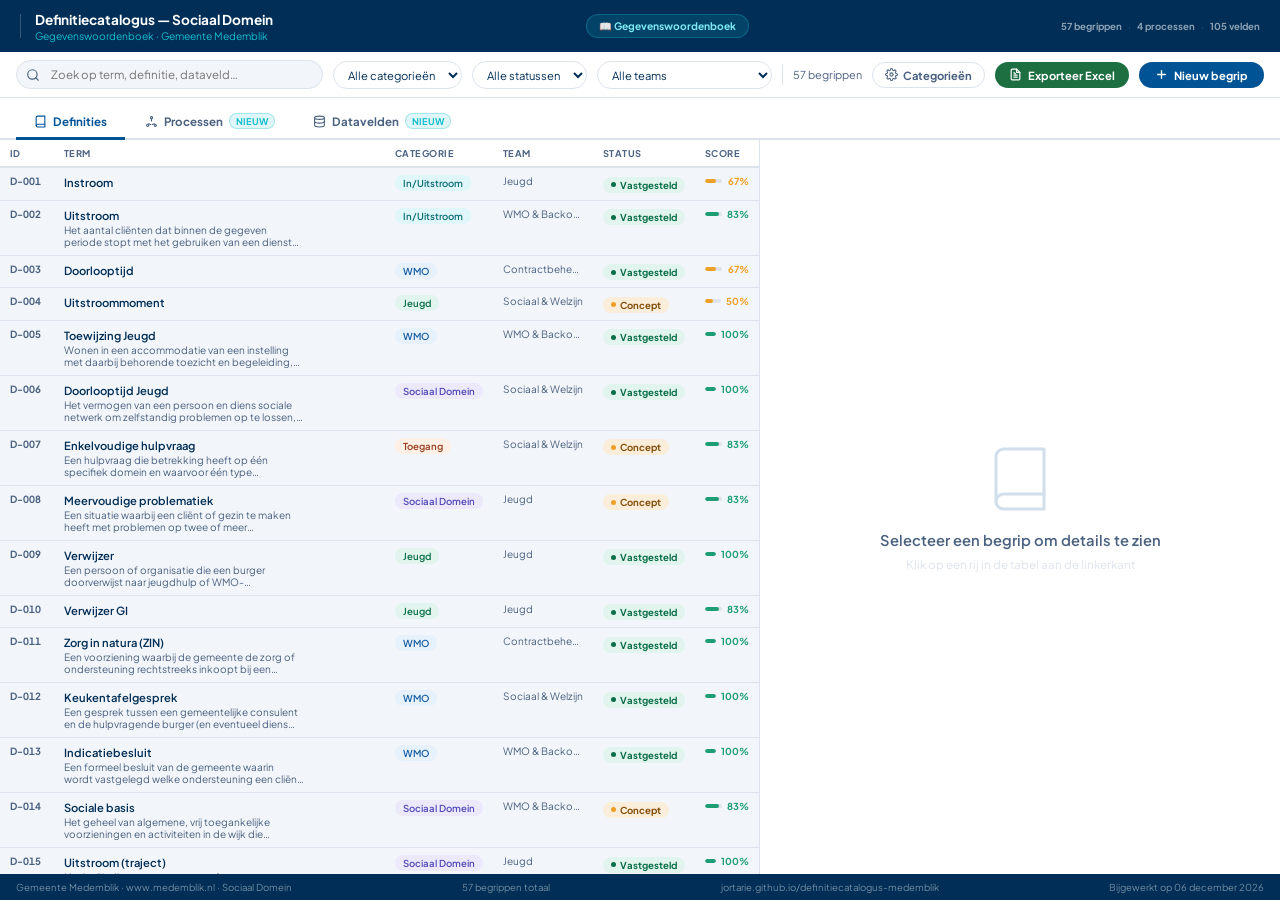
==== catalogus_v3.html @ b37d2547 "Add files via upload" ====
<!DOCTYPE html>
<html lang="nl">
<head>
<meta charset="UTF-8">
<meta name="viewport" content="width=device-width, initial-scale=1.0">
<title>Definitiecatalogus — Sociaal Domein | Gemeente Medemblik</title>
<link href="https://fonts.googleapis.com/css2?family=Plus+Jakarta+Sans:wght@300;400;600;700&display=swap" rel="stylesheet">
<script src="https://cdnjs.cloudflare.com/ajax/libs/xlsx/0.18.5/xlsx.full.min.js"></script>
<style>
*{box-sizing:border-box;margin:0;padding:0;}
html,body{height:100%;}
:root{
  --s:#005496;--n:#002E56;--g:#8DC63F;--zb:#16BECF;--zg:#21B685;--or:#F26722;
  --lg:#F2F5F9;--bd:#DDE3EC;--w:#fff;--sub:#4A6180;
}
body{font-family:'Plus Jakarta Sans',Arial,sans-serif;background:var(--lg);color:var(--n);font-size:13px;height:100vh;display:flex;flex-direction:column;overflow:hidden;}
#view-definities,#view-processen,#view-datavelden{flex:1 1 0;min-height:0;}

/* Header */
.hdr{height:52px;flex:0 0 52px;background:var(--n);display:flex;align-items:center;justify-content:space-between;padding:0 20px;}
.hdr-l{display:flex;align-items:center;gap:14px;}
.hdr-sep{width:1px;height:24px;background:rgba(255,255,255,.2);}
.t1{color:#fff;font-size:.85rem;font-weight:700;}
.t2{color:var(--zb);font-size:.64rem;margin-top:1px;}
.hdr-badge{background:rgba(22,190,207,.15);color:#7EEAF3;border:1px solid rgba(22,190,207,.3);padding:4px 12px;border-radius:16px;font-size:.64rem;font-weight:700;}
.hdr-stat{font-size:.6rem;font-weight:700;color:rgba(255,255,255,.55);white-space:nowrap;}

/* Toolbar */
.toolbar{height:46px;flex:0 0 46px;background:var(--w);border-bottom:1px solid var(--bd);display:flex;align-items:center;padding:0 16px;gap:10px;}
.search-wrap{position:relative;flex:1;max-width:340px;}
.search-wrap svg{position:absolute;left:10px;top:50%;transform:translateY(-50%);pointer-events:none;color:var(--sub);}
#searchInput{width:100%;font-family:inherit;font-size:.72rem;border:1.5px solid var(--bd);border-radius:20px;padding:6px 12px 6px 34px;outline:none;color:var(--n);background:var(--lg);transition:border .15s;}
#searchInput:focus{border-color:var(--s);background:var(--w);}
.fi-sel{font-family:inherit;font-size:.7rem;border:1.5px solid var(--bd);border-radius:16px;padding:5px 10px;outline:none;color:var(--n);background:var(--w);cursor:pointer;}
.fi-sel:focus{border-color:var(--s);}
.tb-sep{width:1px;height:20px;background:var(--bd);}
.tb-count{font-size:.68rem;color:var(--sub);margin-left:auto;}
.btn-add{font-family:inherit;font-size:.7rem;font-weight:700;background:var(--s);color:#fff;border:none;border-radius:16px;padding:6px 16px;cursor:pointer;display:flex;align-items:center;gap:6px;transition:background .15s;}
.btn-add:hover{background:var(--n);}
.btn-add svg{flex-shrink:0;}

/* Main layout */
.main{flex:1 1 0;min-height:0;display:grid;grid-template-columns:1fr 520px;gap:0;}

/* Table panel */
.tbl-panel{display:flex;flex-direction:column;min-height:0;border-right:1px solid var(--bd);}
.tbl-wrap{flex:1;overflow-y:auto;min-height:0;}
.tbl-wrap::-webkit-scrollbar{width:4px;}
.tbl-wrap::-webkit-scrollbar-thumb{background:var(--bd);border-radius:2px;}
table{width:100%;border-collapse:collapse;font-size:.72rem;}
thead{position:sticky;top:0;z-index:5;}
thead th{font-size:.58rem;font-weight:700;text-transform:uppercase;letter-spacing:.05em;color:var(--sub);padding:7px 10px;border-bottom:2px solid var(--bd);text-align:left;background:var(--w);white-space:nowrap;}
thead th:first-child{width:54px;}
tbody tr{cursor:pointer;transition:background .1s;}
tbody tr:hover td{background:#EEF5FF;}
tbody tr.selected td{background:#E3EFF9;border-left:3px solid var(--s);}
tbody tr.selected td:first-child{padding-left:7px;}
tbody td{padding:7px 10px;border-bottom:1px solid var(--bd);vertical-align:top;color:var(--n);}
.id-cell{font-size:.62rem;font-weight:700;color:var(--sub);font-variant-numeric:tabular-nums;}
.term-cell{font-weight:600;color:var(--n);font-size:.7rem;}
.def-preview{font-size:.63rem;color:var(--sub);margin-top:2px;display:-webkit-box;-webkit-line-clamp:2;-webkit-box-orient:vertical;overflow:hidden;max-width:240px;}
.cat-cell{white-space:nowrap;}

/* Status badges */
.bdg{display:inline-flex;align-items:center;padding:2px 8px;border-radius:10px;font-size:.6rem;font-weight:700;gap:4px;white-space:nowrap;}
.bdg::before{content:'';width:5px;height:5px;border-radius:50%;flex-shrink:0;}
.bdg-vastgesteld{background:#E1F5EE;color:#0B6E49;}.bdg-vastgesteld::before{background:#0B6E49;}
.bdg-concept{background:#FAEEDA;color:#854F0B;}.bdg-concept::before{background:#EF9F27;}
.bdg-review{background:#E6F1FB;color:var(--s);}.bdg-review::before{background:var(--s);}
.bdg-vervallen{background:#FAECE7;color:#993C1D;}.bdg-vervallen::before{background:#E24B4A;}
.bdg-leeg{background:#F2F5F9;color:var(--sub);}.bdg-leeg::before{background:var(--bd);}

/* Cat pills */
.cat-pill{display:inline-flex;padding:2px 8px;border-radius:10px;font-size:.6rem;font-weight:600;}
.cat-wmo{background:#E6F1FB;color:#185FA5;}
.cat-jeugd{background:#E1F5EE;color:#0B6E49;}
.cat-sd{background:#EDE9FC;color:#534AB7;}
.cat-toegang{background:#FFF0E6;color:#993C1D;}
.cat-instuit{background:#E0F7F9;color:#0C6E78;}
.cat-other{background:#F2F5F9;color:var(--sub);}

/* Detail panel */
.detail-panel{display:flex;flex-direction:column;min-height:0;background:var(--w);}
.detail-empty{flex:1;display:flex;flex-direction:column;align-items:center;justify-content:center;gap:16px;color:var(--sub);padding:40px;}
.detail-empty svg{opacity:.18;}
.detail-empty p{font-size:.92rem;font-weight:600;color:var(--sub);}
.detail-empty-hint{font-size:.72rem;color:var(--bd);margin-top:-8px;}
.detail-scroll{flex:1;overflow-y:auto;min-height:0;padding:22px 24px;}
.detail-scroll::-webkit-scrollbar{width:4px;}
.detail-scroll::-webkit-scrollbar-thumb{background:var(--bd);border-radius:2px;}
.detail-header{display:flex;align-items:flex-start;justify-content:space-between;gap:12px;margin-bottom:18px;padding-bottom:16px;border-bottom:1px solid var(--bd);}
.detail-id{font-size:.66rem;font-weight:700;color:var(--sub);margin-bottom:4px;}
.detail-term{font-size:1.25rem;font-weight:700;color:var(--n);line-height:1.2;}
.detail-badges{display:flex;flex-wrap:wrap;gap:6px;margin-top:8px;}
.detail-actions{display:flex;gap:6px;flex-shrink:0;}
.btn-icon{border:1.5px solid var(--bd);background:var(--w);border-radius:8px;padding:6px;cursor:pointer;color:var(--sub);transition:all .15s;display:flex;}
.btn-icon:hover{border-color:var(--s);color:var(--s);}
.btn-icon.danger:hover{border-color:#E24B4A;color:#E24B4A;}
.section-label{font-size:.6rem;font-weight:700;text-transform:uppercase;letter-spacing:.07em;color:var(--sub);margin-bottom:6px;}
.detail-section{margin-bottom:20px;}
.detail-text{font-size:.83rem;line-height:1.75;color:var(--n);}
.detail-empty-field{font-size:.78rem;color:var(--bd);font-style:italic;}
.data-fields-wrap{display:flex;flex-wrap:wrap;gap:6px;}
.data-field-chip{background:var(--lg);border:1px solid var(--bd);border-radius:8px;padding:3px 10px;font-size:.65rem;color:var(--n);}
.detail-meta{background:var(--lg);border-radius:10px;padding:12px;display:grid;grid-template-columns:1fr 1fr;gap:8px;}
.meta-item{}
.meta-key{font-size:.6rem;font-weight:700;text-transform:uppercase;letter-spacing:.05em;color:var(--sub);margin-bottom:2px;}
.meta-val{font-size:.72rem;font-weight:600;color:var(--n);}

/* Edit panel */
.edit-panel{display:none;flex-direction:column;min-height:0;}
.edit-panel.open{display:flex;}
.edit-header{padding:16px 20px 12px;border-bottom:1px solid var(--bd);display:flex;align-items:center;justify-content:space-between;flex-shrink:0;}
.edit-title{font-size:.85rem;font-weight:700;color:var(--n);}
.edit-scroll{flex:1;overflow-y:auto;min-height:0;padding:16px 20px;}
.edit-scroll::-webkit-scrollbar{width:4px;}
.edit-scroll::-webkit-scrollbar-thumb{background:var(--bd);border-radius:2px;}
.form-group{margin-bottom:14px;}
.form-label{font-size:.65rem;font-weight:700;text-transform:uppercase;letter-spacing:.05em;color:var(--sub);margin-bottom:5px;display:block;}
.form-input,.form-textarea,.form-select{font-family:inherit;font-size:.76rem;width:100%;border:1.5px solid var(--bd);border-radius:8px;padding:8px 10px;outline:none;color:var(--n);background:var(--w);transition:border .15s;resize:vertical;}
.form-input:focus,.form-textarea:focus,.form-select:focus{border-color:var(--s);}
.form-textarea{min-height:70px;line-height:1.5;}
.form-row{display:grid;grid-template-columns:1fr 1fr;gap:10px;}
.edit-footer{padding:12px 20px;border-top:1px solid var(--bd);display:flex;gap:8px;flex-shrink:0;}
.btn-save{font-family:inherit;font-size:.72rem;font-weight:700;background:var(--s);color:#fff;border:none;border-radius:8px;padding:8px 20px;cursor:pointer;flex:1;transition:background .15s;}
.btn-save:hover{background:var(--n);}
.btn-cancel{font-family:inherit;font-size:.72rem;font-weight:600;background:var(--w);color:var(--sub);border:1.5px solid var(--bd);border-radius:8px;padding:8px 16px;cursor:pointer;transition:all .15s;}
.btn-cancel:hover{border-color:var(--s);color:var(--s);}

/* Tab nav */
.tab-nav{height:42px;flex:0 0 42px;background:var(--w);border-bottom:2px solid var(--bd);display:flex;align-items:flex-end;padding:0 16px;gap:2px;}
.tab-nav-btn{font-family:inherit;font-size:.72rem;font-weight:700;color:var(--sub);background:none;border:none;border-bottom:3px solid transparent;padding:8px 18px;margin-bottom:-2px;cursor:pointer;display:flex;align-items:center;gap:6px;transition:color .15s,border-color .15s;}
.tab-nav-btn:hover:not(.active){color:var(--n);}
/* Tab-specific active colors */
#navDefinities.active{color:var(--s);border-bottom-color:var(--s);}
#navProcessen.active{color:#0C6E78;border-bottom-color:var(--zb);}
#navDatavelden.active{color:#3B6D11;border-bottom-color:var(--g);}
/* Tab top-bar accent strip when active */
.tab-nav-btn{position:relative;}
.tab-nav-new{font-size:.58rem;background:rgba(22,190,207,.13);color:var(--zb);border:1px solid rgba(22,190,207,.3);border-radius:8px;padding:1px 6px;font-weight:700;}

/* Processen view */
.proc-view{display:none;flex:1 1 0;min-height:0;flex-direction:column;}
.proc-view.active{display:flex;}
.proc-library{flex:1 1 0;min-height:0;overflow-y:auto;padding:20px;}
.proc-library::-webkit-scrollbar{width:4px;}
.proc-library::-webkit-scrollbar-thumb{background:var(--bd);border-radius:2px;}
.proc-lib-header{display:flex;align-items:center;justify-content:space-between;margin-bottom:16px;}
.proc-lib-title{font-size:.85rem;font-weight:700;color:var(--n);}
.proc-lib-hint{font-size:.68rem;color:var(--sub);margin-top:2px;}
.proc-grid{display:grid;grid-template-columns:repeat(auto-fill,minmax(220px,1fr));gap:12px;}
.proc-card{background:var(--w);border:1.5px solid var(--bd);border-radius:10px;padding:14px;cursor:pointer;transition:border-color .15s,box-shadow .15s;}
.proc-card:hover{border-color:var(--s);box-shadow:0 2px 8px rgba(0,84,150,.08);}
.proc-card-title{font-size:.78rem;font-weight:700;color:var(--n);margin-bottom:4px;}
.proc-card-meta{font-size:.62rem;color:var(--sub);margin-bottom:8px;}
.proc-card-tags{display:flex;flex-wrap:wrap;gap:4px;}
.proc-card-tag{font-size:.58rem;font-weight:600;background:#E6F1FB;color:#185FA5;border-radius:8px;padding:2px 7px;}
.proc-card-new{border:1.5px dashed var(--bd);background:transparent;display:flex;flex-direction:column;align-items:center;justify-content:center;gap:6px;min-height:100px;}
.proc-card-new:hover{border-color:var(--s);}
.proc-card-new-icon{font-size:1.4rem;color:var(--bd);}
.proc-card-new-lbl{font-size:.68rem;color:var(--sub);}

/* Canvas editor */
.proc-editor{display:none;flex:1 1 0;min-height:0;flex-direction:column;}
.proc-editor.active{display:flex;}
.proc-editor-bar{height:42px;flex:0 0 42px;background:var(--w);border-bottom:1px solid var(--bd);display:flex;align-items:center;padding:0 14px;gap:8px;}
.proc-editor-title{font-size:.78rem;font-weight:700;color:var(--n);flex:1;}
.btn-back{font-family:inherit;font-size:.7rem;font-weight:600;background:none;border:1.5px solid var(--bd);border-radius:10px;padding:5px 12px;cursor:pointer;color:var(--sub);display:flex;align-items:center;gap:5px;transition:all .15s;}
.btn-back:hover{border-color:var(--s);color:var(--s);}
.btn-del-proc{font-family:inherit;font-size:.7rem;font-weight:600;background:none;border:1.5px solid var(--bd);border-radius:10px;padding:5px 12px;cursor:pointer;color:var(--sub);transition:all .15s;}
.btn-del-proc:hover{border-color:#E24B4A;color:#E24B4A;}
.proc-editor-main{flex:1 1 0;min-height:0;display:grid;grid-template-columns:1fr 260px;}
.proc-canvas-wrap{position:relative;overflow:hidden;background:#F8FAFD;border-right:1px solid var(--bd);}
.proc-canvas{width:100%;height:100%;position:relative;}
.proc-sidebar{display:flex;flex-direction:column;background:var(--w);min-height:0;overflow:hidden;}
.proc-sidebar-section{padding:14px;border-bottom:1px solid var(--bd);}
.proc-sidebar-label{font-size:.6rem;font-weight:700;text-transform:uppercase;letter-spacing:.06em;color:var(--sub);margin-bottom:8px;}

/* Canvas node styles */
.cn{position:absolute;border-radius:8px;font-family:inherit;font-size:.7rem;font-weight:700;display:flex;flex-direction:column;align-items:center;justify-content:center;text-align:center;cursor:grab;user-select:none;padding:8px 12px;min-width:130px;min-height:48px;box-shadow:0 1px 4px rgba(0,0,0,.06);transition:box-shadow .15s;}
.cn:active{cursor:grabbing;}
.cn.selected{box-shadow:0 0 0 2.5px var(--s),0 2px 8px rgba(0,84,150,.15);}
.cn.type-start{background:#D6EFE9;color:#0B6E49;border:1.5px solid #9FD9C8;}
.cn.type-step{background:#E6F1FB;color:#185FA5;border:1.5px solid #B5D4F4;}
.cn.type-decision{background:#FFF0E6;color:#993C1D;border:1.5px solid #F5C4B3;border-radius:4px;}
.cn.type-action{background:#EDE9FC;color:#534AB7;border:1.5px solid #AFA9EC;}
.cn.type-end{background:#E1F5EE;color:#0B6E49;border:1.5px solid #9FD9C8;}
.cn-sub{font-size:.58rem;font-weight:400;opacity:.75;margin-top:2px;}
.cn-link-dot{position:absolute;width:10px;height:10px;border-radius:50%;background:var(--s);border:2px solid #fff;cursor:crosshair;opacity:0;transition:opacity .15s;}
.cn:hover .cn-link-dot{opacity:1;}
.cn-link-dot.bottom{bottom:-5px;left:50%;transform:translateX(-50%);}
.cn-link-dot.top{top:-5px;left:50%;transform:translateX(-50%);}
.cn-link-dot.right{right:-5px;top:50%;transform:translateY(-50%);}
.cn-link-dot.left{left:-5px;top:50%;transform:translateY(-50%);}

/* SVG arrows layer */
#proc-svg{position:absolute;top:0;left:0;width:100%;height:100%;pointer-events:none;overflow:visible;}
.proc-edge{stroke:#94A3B8;stroke-width:1.5;fill:none;marker-end:url(#proc-arrow);}
.proc-edge-label{font-size:10px;fill:#64748B;font-family:inherit;pointer-events:none;}
.proc-edge-hit{stroke:transparent;stroke-width:12;fill:none;cursor:pointer;pointer-events:all;}

/* Node palette buttons */
.palette-btn{font-family:inherit;font-size:.68rem;font-weight:700;border:1.5px solid var(--bd);border-radius:8px;padding:7px 10px;cursor:pointer;width:100%;text-align:left;margin-bottom:5px;transition:all .15s;display:flex;align-items:center;gap:8px;}
.palette-btn:hover{border-color:var(--s);color:var(--s);}
.palette-btn .pb-dot{width:10px;height:10px;border-radius:3px;flex-shrink:0;}

/* Node detail panel */
.node-detail{flex:1;padding:14px;overflow-y:auto;display:none;}
.node-detail.active{display:block;}
.nd-label{font-size:.6rem;font-weight:700;text-transform:uppercase;letter-spacing:.06em;color:var(--sub);margin-bottom:5px;display:block;}
.nd-input{font-family:inherit;font-size:.75rem;width:100%;border:1.5px solid var(--bd);border-radius:7px;padding:6px 9px;outline:none;color:var(--n);background:var(--w);transition:border .15s;}
.nd-input:focus{border-color:var(--s);}
.nd-sel{font-family:inherit;font-size:.72rem;width:100%;border:1.5px solid var(--bd);border-radius:7px;padding:6px 9px;outline:none;color:var(--n);background:var(--w);}
.nd-group{margin-bottom:12px;}
.linked-def-chip{display:inline-flex;align-items:center;gap:5px;background:#E6F1FB;color:#185FA5;border-radius:8px;padding:3px 8px;font-size:.62rem;font-weight:700;margin:2px;}
.linked-def-chip button{border:none;background:none;color:#185FA5;cursor:pointer;padding:0;font-size:.75rem;line-height:1;}
.def-result-item{padding:6px 10px;font-size:.68rem;cursor:pointer;border-bottom:1px solid var(--bd);color:var(--n);line-height:1.4;}
.def-result-item:last-child{border-bottom:none;}
.def-result-item:hover{background:var(--lg);color:var(--s);}
.def-result-item .def-id{font-weight:700;color:var(--s);margin-right:5px;}
.def-result-empty{padding:8px 10px;font-size:.65rem;color:var(--sub);font-style:italic;}
.nd-hint{font-size:.62rem;color:var(--sub);font-style:italic;padding:20px 0;text-align:center;}

.nd-conn-row{display:flex;align-items:center;justify-content:space-between;padding:5px 0;border-bottom:1px solid var(--bd);font-size:.65rem;}
.nd-conn-row:last-child{border-bottom:none;}
.btn-del-conn{border:none;background:none;color:var(--bd);cursor:pointer;font-size:.85rem;line-height:1;padding:0;}
.btn-del-conn:hover{color:#E24B4A;}

/* Footer */
.ftr{height:26px;flex:0 0 26px;background:var(--n);display:flex;align-items:center;justify-content:space-between;padding:0 16px;}

.dv-view{flex:1 1 0;min-height:0;display:none;flex-direction:column;}
.dv-view.active{display:flex;}
.dv-main{flex:1 1 0;min-height:0;display:grid;grid-template-columns:1fr 360px;}
.dv-tbl-panel{display:flex;flex-direction:column;min-height:0;border-right:1px solid var(--bd);}
.dv-toolbar{height:46px;flex:0 0 46px;background:var(--w);border-bottom:1px solid var(--bd);display:flex;align-items:center;padding:0 14px;gap:8px;}
.dv-search-wrap{position:relative;flex:1;max-width:300px;}
.dv-search-wrap svg{position:absolute;left:10px;top:50%;transform:translateY(-50%);pointer-events:none;color:var(--sub);}
#dvSearch{width:100%;font-family:inherit;font-size:.72rem;border:1.5px solid var(--bd);border-radius:20px;padding:6px 12px 6px 32px;outline:none;color:var(--n);background:var(--lg);transition:border .15s;}
#dvSearch:focus{border-color:var(--s);background:var(--w);}
.dv-fi-sel{font-family:inherit;font-size:.7rem;border:1.5px solid var(--bd);border-radius:16px;padding:5px 10px;outline:none;color:var(--n);background:var(--w);cursor:pointer;}
.dv-count{font-size:.68rem;color:var(--sub);margin-left:auto;}
.btn-dv-add{font-family:inherit;font-size:.7rem;font-weight:700;background:var(--s);color:#fff;border:none;border-radius:16px;padding:6px 14px;cursor:pointer;display:flex;align-items:center;gap:5px;transition:background .15s;}
.btn-dv-add:hover{background:var(--n);}
.dv-tbl-wrap{flex:1;overflow-y:auto;min-height:0;}
.dv-tbl-wrap::-webkit-scrollbar{width:4px;}
.dv-tbl-wrap::-webkit-scrollbar-thumb{background:var(--bd);border-radius:2px;}
.dv-table{width:100%;border-collapse:collapse;font-size:.72rem;}
.dv-table thead{position:sticky;top:0;z-index:5;}
.dv-table thead th{font-size:.6rem;font-weight:700;text-transform:uppercase;letter-spacing:.05em;color:var(--sub);padding:8px 12px;border-bottom:2px solid var(--bd);text-align:left;background:var(--w);white-space:nowrap;}
.dv-table tbody tr{cursor:pointer;transition:background .1s;}
.dv-table tbody tr:hover td{background:#EEF5FF;}
.dv-table tbody tr.selected td{background:#E3EFF9;border-left:3px solid var(--s);}
.dv-table tbody tr.selected td:first-child{padding-left:9px;}
.dv-table tbody td{padding:8px 12px;border-bottom:1px solid var(--bd);vertical-align:middle;}
.dv-id{font-size:.65rem;font-weight:700;color:var(--sub);}
.dv-name{font-weight:700;color:var(--n);}
.dv-src{font-size:.62rem;color:var(--sub);}
.dtype-badge{display:inline-block;font-size:.58rem;font-weight:700;background:var(--lg);border:1px solid var(--bd);border-radius:5px;padding:2px 6px;color:var(--sub);}
.dtype-badge.date{background:#E1F5EE;border-color:#9FD9C8;color:#0B6E49;}
.dtype-badge.datetime{background:#EDE9FC;border-color:#AFA9EC;color:#534AB7;}
.dtype-badge.varchar{background:#E6F1FB;border-color:#B5D4F4;color:#185FA5;}
.dtype-badge.decimal,.dtype-badge.bigint,.dtype-badge.int,.dtype-badge.tinyint,.dtype-badge.bit{background:#FFF0E6;border-color:#F5C4B3;color:#993C1D;}
.dv-used{font-size:.6rem;color:var(--s);font-weight:600;}
.dv-ext-badge{font-size:.58rem;font-weight:700;background:#FFF0E6;border:1px solid #F5C4B3;color:#993C1D;border-radius:5px;padding:2px 6px;}

/* Dataveld detail panel */
.dv-detail-panel{background:var(--w);display:flex;flex-direction:column;min-height:0;}
.dv-detail-empty{flex:1;display:flex;flex-direction:column;align-items:center;justify-content:center;gap:16px;color:var(--sub);padding:40px;}
.dv-detail-empty svg{opacity:.18;}
.dv-detail-empty p{font-size:.92rem;font-weight:600;}
.dv-detail-empty span{font-size:.72rem;color:var(--bd);}
.dv-detail-content{flex:1;overflow-y:auto;min-height:0;padding:20px;display:none;flex-direction:column;}
.dv-detail-content::-webkit-scrollbar{width:4px;}
.dv-detail-content::-webkit-scrollbar-thumb{background:var(--bd);border-radius:2px;}
.dv-detail-header{display:flex;align-items:flex-start;justify-content:space-between;gap:12px;margin-bottom:16px;padding-bottom:14px;border-bottom:1px solid var(--bd);}
.dv-detail-id{font-size:.65rem;font-weight:700;color:var(--sub);margin-bottom:3px;}
.dv-detail-name{font-size:1.05rem;font-weight:700;color:var(--n);}
.dv-detail-badges{display:flex;gap:6px;margin-top:5px;flex-wrap:wrap;}
.dv-section{margin-bottom:14px;}
.dv-section-label{font-size:.6rem;font-weight:700;text-transform:uppercase;letter-spacing:.07em;color:var(--sub);margin-bottom:5px;}
.dv-section-text{font-size:.78rem;line-height:1.65;color:var(--n);}
.dv-meta{background:var(--lg);border-radius:10px;padding:12px;display:grid;grid-template-columns:1fr 1fr;gap:8px;}
.dv-meta-item .meta-key{font-size:.6rem;font-weight:700;text-transform:uppercase;letter-spacing:.05em;color:var(--sub);margin-bottom:2px;}
.dv-meta-item .meta-val{font-size:.72rem;font-weight:600;color:var(--n);}
.dv-values-list{display:flex;flex-direction:column;gap:3px;}
.dv-value-row{display:flex;align-items:baseline;gap:8px;font-size:.7rem;}
.dv-value-code{font-family:monospace;font-size:.68rem;background:var(--lg);border:1px solid var(--bd);border-radius:4px;padding:1px 6px;color:var(--n);white-space:nowrap;}
.dv-value-desc{color:var(--sub);font-size:.67rem;}
.dv-used-chips{display:flex;flex-wrap:wrap;gap:5px;}
.dv-used-chip{font-size:.62rem;font-weight:700;background:#E6F1FB;color:#185FA5;border-radius:8px;padding:3px 9px;cursor:pointer;border:1px solid #B5D4F4;}
.dv-used-chip:hover{background:#B5D4F4;}

/* Dataveld edit panel */
.dv-edit-panel{display:none;flex-direction:column;min-height:0;}
.dv-edit-panel.open{display:flex;}
.dv-edit-header{padding:14px 18px 11px;border-bottom:1px solid var(--bd);display:flex;align-items:center;justify-content:space-between;flex-shrink:0;}
.dv-edit-title{font-size:.85rem;font-weight:700;color:var(--n);}
.dv-edit-scroll{flex:1;overflow-y:auto;min-height:0;padding:14px 18px;}
.dv-edit-scroll::-webkit-scrollbar{width:4px;}
.dv-edit-scroll::-webkit-scrollbar-thumb{background:var(--bd);border-radius:2px;}
.dv-edit-footer{padding:11px 18px;border-top:1px solid var(--bd);display:flex;gap:8px;flex-shrink:0;}

/* Begrippen dataveld picker upgrade */
.df-chips-wrap{display:flex;flex-wrap:wrap;gap:4px;margin-bottom:6px;min-height:20px;}
.df-chip{display:inline-flex;align-items:center;gap:4px;border-radius:8px;padding:3px 8px;font-size:.62rem;font-weight:700;}
.df-chip.catalog{background:#E6F1FB;color:#185FA5;}
.df-chip.custom{background:#FFF0E6;color:#993C1D;}
.df-chip button{border:none;background:none;cursor:pointer;color:inherit;padding:0;font-size:.8rem;line-height:1;opacity:.7;}
.df-chip button:hover{opacity:1;}
.df-search-wrap{position:relative;}
.df-results{display:none;max-height:140px;overflow-y:auto;border:1.5px solid var(--bd);border-top:none;border-radius:0 0 7px 7px;background:var(--w);position:absolute;left:0;right:0;z-index:20;}
.df-result-item{padding:6px 10px;font-size:.68rem;cursor:pointer;border-bottom:1px solid var(--bd);display:flex;align-items:baseline;gap:6px;}
.df-result-item:last-child{border-bottom:none;}
.df-result-item:hover{background:var(--lg);}
.df-result-id{font-weight:700;color:var(--s);font-size:.62rem;flex-shrink:0;}
.df-result-type{font-size:.6rem;color:var(--sub);}
.df-result-custom{padding:6px 10px;font-size:.68rem;cursor:pointer;background:#FFF8F5;color:#993C1D;font-weight:600;border-top:1px solid var(--bd);}
.df-result-custom:hover{background:#FFF0E6;}
.df-no-results{padding:8px 10px;font-size:.65rem;color:var(--sub);font-style:italic;}

.ftr span{font-size:.6rem;color:rgba(255,255,255,.45);}

/* Required field label */
.form-label .req{color:#E24B4A;margin-left:2px;}
.form-input.invalid,.form-textarea.invalid,.form-select.invalid{border-color:#E24B4A;background:#FFF5F5;}
.form-err{font-size:.62rem;color:#E24B4A;margin-top:3px;display:none;}
.form-err.show{display:block;}

/* Changelog */
.changelog-wrap{margin-top:14px;padding-top:12px;border-top:1px solid var(--bd);}
.changelog-label{font-size:.6rem;font-weight:700;text-transform:uppercase;letter-spacing:.07em;color:var(--sub);margin-bottom:6px;}
.changelog-list{display:flex;flex-direction:column;gap:4px;}
.changelog-item{display:flex;align-items:baseline;gap:8px;font-size:.65rem;color:var(--sub);}
.changelog-dot{width:6px;height:6px;border-radius:50%;background:var(--bd);flex-shrink:0;margin-top:1px;}
.changelog-date{font-weight:700;color:var(--n);white-space:nowrap;}
.changelog-action{color:var(--sub);}

/* Source URL in detail */
.detail-url-wrap{margin-top:6px;}
.detail-url-link{font-size:.7rem;color:var(--s);text-decoration:none;display:inline-flex;align-items:center;gap:5px;word-break:break-all;}
.detail-url-link:hover{text-decoration:underline;}
.detail-url-link svg{flex-shrink:0;}

/* Search highlight */
mark.hl{background:#FFF176;color:var(--n);border-radius:2px;padding:0 1px;}


/* Completeness score */
.score-bar-wrap{display:flex;align-items:center;gap:5px;}
.score-bar{height:4px;border-radius:2px;background:var(--bd);flex:1;overflow:hidden;}
.score-bar-fill{height:100%;border-radius:2px;transition:width .3s;}
.score-pct{font-size:.6rem;font-weight:700;min-width:22px;text-align:right;}

/* Used-in chips */
.used-in-chip{display:inline-flex;align-items:center;gap:4px;padding:3px 9px;border-radius:8px;font-size:.62rem;font-weight:600;cursor:pointer;transition:opacity .15s;border:1px solid transparent;}
.used-in-chip:hover{opacity:.8;}
.used-in-proc{background:#E0F7F9;color:#0C6E78;border-color:#B3ECF2;}
.used-in-dv{background:#EDE9FC;color:#534AB7;border-color:#C9C5F4;}
.used-in-empty{font-size:.68rem;color:var(--bd);font-style:italic;}

/* Proc cat pill */
.proc-cat-pill{display:inline-flex;padding:2px 8px;border-radius:10px;font-size:.6rem;font-weight:600;}

.tooltip{position:fixed;background:var(--n);color:#fff;padding:4px 10px;border-radius:6px;font-size:.65rem;pointer-events:none;opacity:0;transition:opacity .15s;z-index:100;}

/* Beheer modal */
.modal-overlay{display:none;position:fixed;inset:0;background:rgba(0,46,86,.45);z-index:200;align-items:center;justify-content:center;}
.modal-overlay.open{display:flex;}
.modal{background:var(--w);border-radius:14px;width:520px;max-height:82vh;display:flex;flex-direction:column;box-shadow:0 8px 40px rgba(0,46,86,.18);}
.modal-hdr{padding:16px 20px 0;flex-shrink:0;}
.modal-title{font-size:.9rem;font-weight:700;color:var(--n);display:flex;align-items:center;justify-content:space-between;}
.modal-tabs{display:flex;gap:2px;margin-top:12px;border-bottom:2px solid var(--bd);}
.modal-tab{font-family:inherit;font-size:.72rem;font-weight:600;color:var(--sub);background:none;border:none;padding:7px 14px;cursor:pointer;border-bottom:2px solid transparent;margin-bottom:-2px;transition:all .15s;}
.modal-tab.active{color:var(--s);border-bottom-color:var(--s);}
.modal-tab:hover:not(.active){color:var(--n);}
.modal-tab-count{font-size:.58rem;background:var(--lg);border:1px solid var(--bd);border-radius:8px;padding:1px 5px;margin-left:5px;color:var(--sub);font-weight:700;}
.modal-body{flex:1;overflow-y:auto;padding:14px 20px;min-height:0;}
.modal-body::-webkit-scrollbar{width:4px;}
.modal-body::-webkit-scrollbar-thumb{background:var(--bd);border-radius:2px;}
.modal-footer{padding:11px 20px;border-top:1px solid var(--bd);display:flex;gap:8px;flex-shrink:0;}
.item-list{display:flex;flex-direction:column;gap:5px;margin-bottom:14px;}
.item-row{display:flex;align-items:center;gap:8px;padding:7px 10px;background:var(--lg);border-radius:8px;border:1px solid var(--bd);}
.color-dot{width:10px;height:10px;border-radius:50%;flex-shrink:0;}
.item-name-input{font-family:inherit;font-size:.76rem;flex:1;border:none;background:transparent;outline:none;color:var(--n);font-weight:600;}
.item-name-input:focus{background:var(--w);border-radius:4px;padding:2px 4px;}
.color-sel{font-family:inherit;font-size:.68rem;border:1.5px solid var(--bd);border-radius:6px;padding:3px 6px;outline:none;background:var(--w);color:var(--n);cursor:pointer;width:110px;}
.color-sel:focus{border-color:var(--s);}
.status-dot{width:8px;height:8px;border-radius:50%;flex-shrink:0;}
.item-count{font-size:.6rem;background:var(--lg);border:1px solid var(--bd);border-radius:8px;padding:1px 5px;color:var(--sub);font-weight:700;flex-shrink:0;}
.btn-del-item{border:1.5px solid var(--bd);background:var(--w);border-radius:6px;padding:4px 6px;cursor:pointer;color:var(--sub);display:flex;transition:all .15s;flex-shrink:0;}
.btn-del-item:hover{border-color:#E24B4A;color:#E24B4A;}
.add-row{display:flex;gap:8px;align-items:center;}
.add-input{font-family:inherit;font-size:.76rem;flex:1;border:1.5px solid var(--bd);border-radius:8px;padding:7px 10px;outline:none;color:var(--n);background:var(--w);transition:border .15s;}
.add-input:focus{border-color:var(--s);}
.btn-add-item{font-family:inherit;font-size:.7rem;font-weight:700;background:var(--s);color:#fff;border:none;border-radius:8px;padding:7px 14px;cursor:pointer;white-space:nowrap;transition:background .15s;}
.btn-add-item:hover{background:var(--n);}
.btn-excel{font-family:inherit;font-size:.7rem;font-weight:700;background:#1D6F42;color:#fff;border:none;border-radius:16px;padding:6px 14px;cursor:pointer;display:flex;align-items:center;gap:6px;transition:background .15s;white-space:nowrap;}
.btn-excel:hover{background:#155232;}
.btn-excel svg{flex-shrink:0;}

.btn-settings{font-family:inherit;font-size:.7rem;font-weight:700;background:var(--w);color:var(--sub);border:1.5px solid var(--bd);border-radius:16px;padding:5px 12px;cursor:pointer;display:flex;align-items:center;gap:5px;transition:all .15s;white-space:nowrap;}
.btn-settings:hover{border-color:var(--s);color:var(--s);}
.btn-settings svg{flex-shrink:0;}

.status-preview{display:inline-flex;align-items:center;gap:4px;padding:2px 8px;border-radius:10px;font-size:.6rem;font-weight:700;}
.section-hint{font-size:.66rem;color:var(--sub);margin-bottom:10px;line-height:1.5;}
</style>
</head>
<body>

<div class="hdr">
  <div class="hdr-l">
    <img src="https://www.medemblik.nl/fileadmin/user_upload/medemblik-logo.svg"
         style="height:30px;filter:brightness(0) invert(1)"
         onerror="this.style.display='none'">
    <div class="hdr-sep"></div>
    <div>
      <div class="t1">Definitiecatalogus — Sociaal Domein</div>
      <div class="t2">Gegevenswoordenboek · Gemeente Medemblik</div>
    </div>
  </div>
  <div class="hdr-badge">📖 Gegevenswoordenboek</div>
  <div style="display:flex;align-items:center;gap:6px;">
    <span class="hdr-stat" id="hdrCountBegrippen" title="Aantal begrippen">— begrippen</span>
    <span style="color:rgba(255,255,255,.2);font-size:.7rem;">·</span>
    <span class="hdr-stat" id="hdrCountProcessen" title="Aantal processen">— processen</span>
    <span style="color:rgba(255,255,255,.2);font-size:.7rem;">·</span>
    <span class="hdr-stat" id="hdrCountVelden" title="Aantal datavelden">— velden</span>
  </div>
</div>

<div class="toolbar">
  <div class="search-wrap">
    <svg width="14" height="14" viewBox="0 0 24 24" fill="none" stroke="currentColor" stroke-width="2" stroke-linecap="round" stroke-linejoin="round"><circle cx="11" cy="11" r="8"/><line x1="21" y1="21" x2="16.65" y2="16.65"/></svg>
    <input type="text" id="searchInput" placeholder="Zoek op term, definitie, dataveld…">
  </div>
  <select class="fi-sel" id="filterCat"><option value="">Alle categorieën</option></select>
  <select class="fi-sel" id="filterStatus"><option value="">Alle statussen</option></select>
  <select class="fi-sel" id="filterTeam"><option value="">Alle teams</option></select>
  <div class="tb-sep"></div>
  <span class="tb-count" id="countLabel">— begrippen</span>
  <button class="btn-settings" onclick="openCatModal()">
    <svg width="13" height="13" viewBox="0 0 24 24" fill="none" stroke="currentColor" stroke-width="2" stroke-linecap="round" stroke-linejoin="round"><circle cx="12" cy="12" r="3"/><path d="M19.4 15a1.65 1.65 0 00.33 1.82l.06.06a2 2 0 010 2.83 2 2 0 01-2.83 0l-.06-.06a1.65 1.65 0 00-1.82-.33 1.65 1.65 0 00-1 1.51V21a2 2 0 01-4 0v-.09A1.65 1.65 0 009 19.4a1.65 1.65 0 00-1.82.33l-.06.06a2 2 0 01-2.83-2.83l.06-.06A1.65 1.65 0 004.68 15a1.65 1.65 0 00-1.51-1H3a2 2 0 010-4h.09A1.65 1.65 0 004.6 9a1.65 1.65 0 00-.33-1.82l-.06-.06a2 2 0 012.83-2.83l.06.06A1.65 1.65 0 009 4.68a1.65 1.65 0 001-1.51V3a2 2 0 014 0v.09a1.65 1.65 0 001 1.51 1.65 1.65 0 001.82-.33l.06-.06a2 2 0 012.83 2.83l-.06.06A1.65 1.65 0 0019.4 9a1.65 1.65 0 001.51 1H21a2 2 0 010 4h-.09a1.65 1.65 0 00-1.51 1z"/></svg>
    Categorieën
  </button>
  <button class="btn-excel" onclick="exportToExcel()">
    <svg width="13" height="13" viewBox="0 0 24 24" fill="none" stroke="currentColor" stroke-width="2.2" stroke-linecap="round" stroke-linejoin="round"><path d="M14 2H6a2 2 0 00-2 2v16a2 2 0 002 2h12a2 2 0 002-2V8z"/><polyline points="14 2 14 8 20 8"/><line x1="9" y1="13" x2="15" y2="13"/><line x1="9" y1="17" x2="15" y2="17"/><polyline points="9 9 10 9 12 11"/></svg>
    Exporteer Excel
  </button>
  <button class="btn-add" onclick="openNew()">
    <svg width="13" height="13" viewBox="0 0 24 24" fill="none" stroke="currentColor" stroke-width="2.5" stroke-linecap="round"><line x1="12" y1="5" x2="12" y2="19"/><line x1="5" y1="12" x2="19" y2="12"/></svg>
    Nieuw begrip
  </button>
</div>

<!-- Tab navigation -->
<div class="tab-nav">
  <button class="tab-nav-btn active" id="navDefinities" onclick="switchMainTab('definities')">
    <svg width="13" height="13" viewBox="0 0 24 24" fill="none" stroke="currentColor" stroke-width="2" stroke-linecap="round"><path d="M4 19.5A2.5 2.5 0 016.5 17H20"/><path d="M6.5 2H20v20H6.5A2.5 2.5 0 014 19.5v-15A2.5 2.5 0 016.5 2z"/></svg>
    Definities
  </button>
  <button class="tab-nav-btn" id="navProcessen" onclick="switchMainTab('processen')">
    <svg width="13" height="13" viewBox="0 0 24 24" fill="none" stroke="currentColor" stroke-width="2" stroke-linecap="round"><circle cx="12" cy="5" r="2"/><circle cx="5" cy="19" r="2"/><circle cx="19" cy="19" r="2"/><path d="M12 7v4M10.5 17.5L7 16M13.5 17.5L17 16"/></svg>
    Processen
    <span class="tab-nav-new">NIEUW</span>
  </button>
  <button class="tab-nav-btn" id="navDatavelden" onclick="switchMainTab('datavelden')">
    <svg width="13" height="13" viewBox="0 0 24 24" fill="none" stroke="currentColor" stroke-width="2" stroke-linecap="round"><ellipse cx="12" cy="5" rx="9" ry="3"/><path d="M21 12c0 1.66-4 3-9 3s-9-1.34-9-3"/><path d="M3 5v14c0 1.66 4 3 9 3s9-1.34 9-3V5"/></svg>
    Datavelden
    <span class="tab-nav-new">NIEUW</span>
  </button>
</div>
<div class="modal-overlay" id="catModal">
  <div class="modal">
    <div class="modal-hdr">
      <div class="modal-title">
        <span>Beheer</span>
        <button class="btn-icon" onclick="closeCatModal()">
          <svg width="14" height="14" viewBox="0 0 24 24" fill="none" stroke="currentColor" stroke-width="2" stroke-linecap="round"><line x1="18" y1="6" x2="6" y2="18"/><line x1="6" y1="6" x2="18" y2="18"/></svg>
        </button>
      </div>
      <div class="modal-tabs">
        <button class="modal-tab active" id="tab-cat" onclick="switchTab('cat')">Categorieën <span class="modal-tab-count" id="tc-cat">0</span></button>
        <button class="modal-tab" id="tab-team" onclick="switchTab('team')">Teams <span class="modal-tab-count" id="tc-team">0</span></button>
        <button class="modal-tab" id="tab-status" onclick="switchTab('status')">Statussen <span class="modal-tab-count" id="tc-status">0</span></button>
      </div>
    </div>
    <div class="modal-body">

      <!-- Categorieën tab -->
      <div id="pane-cat">
        <p class="section-hint">Hernoem, voeg toe of verwijder categorieën. Het getal toont het aantal gekoppelde begrippen.</p>
        <div class="item-list" id="catList"></div>
        <div class="add-row">
          <input class="add-input" id="newCatName" placeholder="Nieuwe categorie…" onkeydown="if(event.key==='Enter') addCatRow()">
          <select class="color-sel" id="newCatColor">
            <option value="blue">Blauw</option>
            <option value="green">Groen</option>
            <option value="purple">Paars</option>
            <option value="orange">Oranje</option>
            <option value="teal">Teal</option>
            <option value="red">Rood</option>
            <option value="gray">Grijs</option>
          </select>
          <button class="btn-add-item" onclick="addCatRow()">+ Toevoegen</button>
        </div>
      </div>

      <!-- Teams tab -->
      <div id="pane-team" style="display:none;">
        <p class="section-hint">Hernoem of verwijder teams. Een hernoeming wordt automatisch doorgevoerd in alle begrippen.</p>
        <div class="item-list" id="teamList"></div>
        <div class="add-row">
          <input class="add-input" id="newTeamName" placeholder="Nieuw team…" onkeydown="if(event.key==='Enter') addTeamRow()">
          <button class="btn-add-item" onclick="addTeamRow()">+ Toevoegen</button>
        </div>
      </div>

      <!-- Statussen tab -->
      <div id="pane-status" style="display:none;">
        <p class="section-hint">Beheer de beschikbare statussen en hun kleur. De kleur is ook zichtbaar als badge in de tabel.</p>
        <div class="item-list" id="statusList"></div>
        <div class="add-row">
          <input class="add-input" id="newStatusName" placeholder="Nieuwe status…" onkeydown="if(event.key==='Enter') addStatusRow()">
          <select class="color-sel" id="newStatusColor">
            <option value="green">Groen (vastgesteld)</option>
            <option value="orange">Oranje (concept)</option>
            <option value="blue">Blauw (review)</option>
            <option value="red">Rood (vervallen)</option>
            <option value="gray">Grijs</option>
          </select>
          <button class="btn-add-item" onclick="addStatusRow()">+ Toevoegen</button>
        </div>
      </div>

    </div>
    <div class="modal-footer">
      <button class="btn-cancel" onclick="closeCatModal()" style="flex:1;">Annuleren</button>
      <button class="btn-save" onclick="saveAll()">💾 Alles opslaan</button>
    </div>
  </div>
</div>

<!-- Definities view -->
<div id="view-definities" style="flex:1 1 0;min-height:0;display:flex;flex-direction:column;">
<div class="main">
  <div class="tbl-panel">
    <div class="tbl-wrap">
      <table>
        <thead>
          <tr>
            <th>ID</th>
            <th>Term</th>
            <th style="width:90px;">Categorie</th>
            <th style="width:90px;">Team</th>
            <th style="width:80px;">Status</th>
            <th style="width:64px;">Score</th>
          </tr>
        </thead>
        <tbody id="tableBody"></tbody>
      </table>
      <div id="noResults" class="no-results" style="display:none;">Geen begrippen gevonden voor deze filters.</div>
    </div>
  </div>

  <div class="detail-panel" id="detailPanel">
    <div class="detail-empty" id="detailEmpty">
      <svg width="72" height="72" viewBox="0 0 24 24" fill="none" stroke="#005496" stroke-width="1" stroke-linecap="round" stroke-linejoin="round"><path d="M4 19.5A2.5 2.5 0 016.5 17H20"/><path d="M6.5 2H20v20H6.5A2.5 2.5 0 014 19.5v-15A2.5 2.5 0 016.5 2z"/></svg>
      <p>Selecteer een begrip om details te zien</p>
      <span class="detail-empty-hint">Klik op een rij in de tabel aan de linkerkant</span>
    </div>
    <div id="detailContent" style="display:none;flex:1;display:none;flex-direction:column;min-height:0;">
      <div class="detail-scroll">
        <div class="detail-header">
          <div style="flex:1;">
            <div class="detail-id" id="dId"></div>
            <div class="detail-term" id="dTerm"></div>
            <div class="detail-badges">
              <span id="dCatBadge"></span>
              <span id="dStatusBadge"></span>
            </div>
          </div>
          <div class="detail-actions">
            <button class="btn-icon" onclick="openEdit(currentId)" title="Bewerken">
              <svg width="14" height="14" viewBox="0 0 24 24" fill="none" stroke="currentColor" stroke-width="2" stroke-linecap="round"><path d="M11 4H4a2 2 0 00-2 2v14a2 2 0 002 2h14a2 2 0 002-2v-7"/><path d="M18.5 2.5a2.121 2.121 0 013 3L12 15l-4 1 1-4 9.5-9.5z"/></svg>
            </button>
            <button class="btn-icon danger" onclick="deleteEntry(currentId)" title="Verwijderen">
              <svg width="14" height="14" viewBox="0 0 24 24" fill="none" stroke="currentColor" stroke-width="2" stroke-linecap="round"><polyline points="3 6 5 6 21 6"/><path d="M19 6l-1 14a2 2 0 01-2 2H8a2 2 0 01-2-2L5 6"/><path d="M10 11v6M14 11v6"/><path d="M9 6V4a1 1 0 011-1h4a1 1 0 011 1v2"/></svg>
            </button>
          </div>
        </div>

        <div class="detail-section">
          <div class="section-label">Definitie</div>
          <div class="detail-text" id="dDef"></div>
        </div>

        <div class="detail-section">
          <div class="section-label">Business context</div>
          <div class="detail-text" id="dCtx"></div>
        </div>

        <div class="detail-section">
          <div class="section-label">Benodigde datavelden</div>
          <div class="data-fields-wrap" id="dFields"></div>
        </div>

        <div class="detail-section">
          <div class="section-label">Opmerkingen</div>
          <div class="detail-text" id="dNotes"></div>
        </div>

        <div class="detail-section" id="dUsedInSection">
          <div class="section-label">Gebruikt in</div>
          <div id="dUsedInContent" style="display:flex;flex-wrap:wrap;gap:5px;"></div>
        </div>

        <div class="detail-section" id="dSourceSection">
          <div class="section-label">Bronverwijzing</div>
          <div class="detail-url-wrap" id="dSourceWrap"></div>
        </div>

        <div class="detail-meta">
          <div class="meta-item">
            <div class="meta-key">Verantwoordelijk team</div>
            <div class="meta-val" id="dTeam"></div>
          </div>
          <div class="meta-item">
            <div class="meta-key">Datum vastgesteld</div>
            <div class="meta-val" id="dDate"></div>
          </div>
          <div class="meta-item">
            <div class="meta-key">Categorie</div>
            <div class="meta-val" id="dCat"></div>
          </div>
          <div class="meta-item">
            <div class="meta-key">Status</div>
            <div class="meta-val" id="dStatus"></div>
          </div>
        </div>

        <div class="changelog-wrap">
          <div class="changelog-label">Wijzigingshistorie</div>
          <div class="changelog-list" id="dChangelog"></div>
        </div>
      </div>
    </div>

    <!-- Edit panel overlays detail -->
    <div class="edit-panel" id="editPanel">
      <div class="edit-header">
        <div class="edit-title" id="editTitle">Begrip bewerken</div>
        <button class="btn-icon" onclick="closeEdit()">
          <svg width="14" height="14" viewBox="0 0 24 24" fill="none" stroke="currentColor" stroke-width="2" stroke-linecap="round"><line x1="18" y1="6" x2="6" y2="18"/><line x1="6" y1="6" x2="18" y2="18"/></svg>
        </button>
      </div>
      <div class="edit-scroll">
        <div class="form-row">
          <div class="form-group">
            <label class="form-label">ID</label>
            <input class="form-input" id="eId" placeholder="D-001" style="background:var(--lg);" readonly>
          </div>
          <div class="form-group">
            <label class="form-label">Term <span class="req">*</span></label>
            <input class="form-input" id="eTerm" placeholder="Naam van het begrip">
            <div class="form-err" id="errTerm">Term is verplicht</div>
          </div>
        </div>
        <div class="form-group">
          <label class="form-label">Definitie <span class="req">*</span></label>
          <textarea class="form-textarea" id="eDef" placeholder="De formele, volledige omschrijving van het begrip…" style="min-height:90px;"></textarea>
          <div class="form-err" id="errDef">Definitie is verplicht</div>
        </div>
        <div class="form-group">
          <label class="form-label">Business context</label>
          <textarea class="form-textarea" id="eCtx" placeholder="In welk proces of systeem speelt dit begrip een rol?"></textarea>
        </div>
        <div class="form-group">
          <label class="form-label">Benodigde datavelden</label>
          <div class="df-chips-wrap" id="eFieldsChips"></div>
          <div class="df-search-wrap">
            <input class="form-input" id="eFieldsSearch" placeholder="Zoek dataveld of typ eigen veld…" autocomplete="off" oninput="filterDfPicker(this.value)" onfocus="filterDfPicker(this.value)" style="border-radius:7px 7px 0 0;border-bottom-color:transparent;" onblur="setTimeout(()=>{const r=document.getElementById('df-results');if(r)r.style.display='none'},200)">
            <div class="df-results" id="df-results"></div>
          </div>
        </div>
        <div class="form-row">
          <div class="form-group">
            <label class="form-label">Categorie</label>
            <select class="form-select" id="eCat">
              <option value="">— kies —</option>
              <option value="WMO">WMO</option>
              <option value="Jeugd">Jeugd</option>
              <option value="Jeugd/WMO">Jeugd/WMO</option>
              <option value="Sociaal Domein">Sociaal Domein</option>
              <option value="Toegang">Toegang</option>
              <option value="In/Uitstroom">In/Uitstroom</option>
            </select>
          </div>
          <div class="form-group">
            <label class="form-label">Status</label>
            <select class="form-select" id="eStatus"></select>
          </div>
        </div>
        <div class="form-group">
          <label class="form-label">Verantwoordelijk team <span class="req">*</span></label>
          <select class="form-select" id="eTeam"><option value="">— kies —</option></select>
          <div class="form-err" id="errTeam">Verantwoordelijk team is verplicht</div>
        </div>
        <div class="form-row">
          <div class="form-group">
            <label class="form-label">Datum vastgesteld</label>
            <input class="form-input" id="eDate" type="text" placeholder="DD-MM-JJJJ">
          </div>
          <div class="form-group" style="display:flex;flex-direction:column;">
            &nbsp;
          </div>
        </div>
        <div class="form-group">
          <label class="form-label">Bronverwijzing (URL)</label>
          <input class="form-input" id="eSource" type="url" placeholder="https://…">
        </div>
        <div class="form-group">
          <label class="form-label">Opmerkingen</label>
          <textarea class="form-textarea" id="eNotes" placeholder="Vrij tekstveld voor aantekeningen of openstaande vragen…"></textarea>
        </div>
      </div>
      <div class="edit-footer">
        <button class="btn-cancel" onclick="closeEdit()">Annuleren</button>
        <button class="btn-save" onclick="saveEntry()">💾 Opslaan</button>
      </div>
    </div>
  </div>
</div>
</div><!-- end view-definities -->

<!-- Processen view -->
<div id="view-processen" style="flex:1 1 0;min-height:0;display:none;flex-direction:column;">

  <!-- Library -->
  <div class="proc-library" id="proc-library">
    <div class="proc-lib-header">
      <div>
        <div class="proc-lib-title">Procesbibliotheek</div>
        <div class="proc-lib-hint">Maak procesdiagrammen en koppel stappen aan definities uit de catalogus.</div>
      </div>
      <div style="display:flex;align-items:center;gap:8px;">
        <select class="fi-sel" id="procFilterCat" onchange="renderProcLibrary()" style="font-size:.7rem;">
          <option value="">Alle categorieën</option>
        </select>
        <button class="btn-settings" onclick="openProcCatModal()">
          <svg width="13" height="13" viewBox="0 0 24 24" fill="none" stroke="currentColor" stroke-width="2" stroke-linecap="round" stroke-linejoin="round"><circle cx="12" cy="12" r="3"/><path d="M19.4 15a1.65 1.65 0 00.33 1.82l.06.06a2 2 0 010 2.83 2 2 0 01-2.83 0l-.06-.06a1.65 1.65 0 00-1.82-.33 1.65 1.65 0 00-1 1.51V21a2 2 0 01-4 0v-.09A1.65 1.65 0 009 19.4a1.65 1.65 0 00-1.82.33l-.06.06a2 2 0 01-2.83-2.83l.06-.06A1.65 1.65 0 004.68 15a1.65 1.65 0 00-1.51-1H3a2 2 0 010-4h.09A1.65 1.65 0 004.6 9a1.65 1.65 0 00-.33-1.82l-.06-.06a2 2 0 012.83-2.83l.06.06A1.65 1.65 0 009 4.68a1.65 1.65 0 001-1.51V3a2 2 0 014 0v.09a1.65 1.65 0 001 1.51 1.65 1.65 0 001.82-.33l.06-.06a2 2 0 012.83 2.83l-.06.06A1.65 1.65 0 0019.4 9a1.65 1.65 0 001.51 1H21a2 2 0 010 4h-.09a1.65 1.65 0 00-1.51 1z"/></svg>
          Categorieën
        </button>
      </div>
    </div>
    <div class="proc-grid" id="proc-grid">
      <!-- cards rendered by JS -->
    </div>
  </div>

  <!-- Editor -->
  <div class="proc-editor" id="proc-editor">
    <div class="proc-editor-bar">
      <button class="btn-back" onclick="procShowLibrary()">
        <svg width="12" height="12" viewBox="0 0 24 24" fill="none" stroke="currentColor" stroke-width="2.5" stroke-linecap="round"><line x1="19" y1="12" x2="5" y2="12"/><polyline points="12 19 5 12 12 5"/></svg>
        Terug
      </button>
      <input class="proc-editor-title" id="proc-name-input" style="flex:1;font-family:inherit;font-size:.8rem;font-weight:700;border:none;outline:none;background:none;color:var(--n);padding:0 8px;" placeholder="Procesnaam…" oninput="saveProcesses()">
      <select class="fi-sel" id="proc-cat-select" onchange="saveProcCategory()" style="font-size:.68rem;margin-right:6px;">
        <option value="">— categorie —</option>
      </select>
      <button class="btn-del-proc" onclick="deleteCurrentProcess()">Verwijderen</button>
    </div>

    <div class="proc-editor-main">
      <!-- Canvas -->
      <div class="proc-canvas-wrap" id="proc-canvas-wrap">
        <svg id="proc-svg" style="position:absolute;top:0;left:0;width:100%;height:100%;pointer-events:none;overflow:visible;">
          <defs>
            <marker id="proc-arrow" viewBox="0 0 10 10" refX="8" refY="5" markerWidth="6" markerHeight="6" orient="auto-start-reverse">
              <path d="M2 1L8 5L2 9" fill="none" stroke="#94A3B8" stroke-width="1.5" stroke-linecap="round" stroke-linejoin="round"/>
            </marker>
          </defs>
        </svg>
        <div id="proc-canvas" class="proc-canvas"></div>
        <!-- Add node hint -->
        <div id="canvas-hint" style="position:absolute;inset:0;display:flex;align-items:center;justify-content:center;pointer-events:none;">
          <div style="text-align:center;color:var(--bd);">
            <div style="font-size:2rem;margin-bottom:8px;">⬡</div>
            <div style="font-size:.72rem;">Voeg een stap toe via het paneel rechts</div>
          </div>
        </div>
      </div>

      <!-- Sidebar -->
      <div class="proc-sidebar">
        <!-- Palette -->
        <div class="proc-sidebar-section">
          <div class="proc-sidebar-label">Stap toevoegen</div>
          <button class="palette-btn" onclick="addNode('start')"><span class="pb-dot" style="background:#1D9E75;"></span> Start / melding</button>
          <button class="palette-btn" onclick="addNode('step')"><span class="pb-dot" style="background:#378ADD;"></span> Processtap</button>
          <button class="palette-btn" onclick="addNode('decision')"><span class="pb-dot" style="background:#F26722;"></span> Beslissing</button>
          <button class="palette-btn" onclick="addNode('action')"><span class="pb-dot" style="background:#7F77DD;"></span> Actie / taak</button>
          <button class="palette-btn" onclick="addNode('end')"><span class="pb-dot" style="background:#1D9E75;"></span> Einde / besluit</button>
        </div>

        <!-- Connection mode -->
        <div class="proc-sidebar-section">
          <div class="proc-sidebar-label">Verbindingen</div>
          <button class="palette-btn" id="btn-connect-mode" onclick="toggleConnectMode()" style="gap:6px;">
            <svg width="13" height="13" viewBox="0 0 24 24" fill="none" stroke="currentColor" stroke-width="2" stroke-linecap="round"><line x1="5" y1="12" x2="19" y2="12"/><polyline points="12 5 19 12 12 19"/></svg>
            Verbinden (klik 2 stappen)
          </button>
          <p style="font-size:.6rem;color:var(--sub);margin-top:4px;line-height:1.5;" id="connect-hint">Klik op "Verbinden", dan op stap A, dan op stap B.</p>
        </div>

        <!-- Selected node detail -->
        <div class="node-detail" id="node-detail">
          <div class="nd-group">
            <label class="nd-label">Naam stap</label>
            <input class="nd-input" id="nd-name" oninput="updateSelectedNode()">
          </div>
          <div class="nd-group">
            <label class="nd-label">Notitie / datumveld</label>
            <input class="nd-input" id="nd-sub" placeholder="bijv. Datum aanvraag SMA" oninput="updateSelectedNode()">
          </div>
          <div class="nd-group">
            <label class="nd-label">Omschrijving stap</label>
            <textarea class="nd-input" id="nd-desc" rows="3" placeholder="Wat houdt deze stap in? Wat wordt er gedaan, beslist of geregistreerd?" style="resize:vertical;line-height:1.5;" oninput="updateSelectedNodeExtra()"></textarea>
          </div>
          <div class="nd-group">
            <label class="nd-label">Verantwoordelijke rol</label>
            <input class="nd-input" id="nd-role" placeholder="bijv. Consulent WMO, GI, Aanbieder" oninput="updateSelectedNodeExtra()">
          </div>
          <div class="nd-group">
            <label class="nd-label">Doorlooptijd / norm</label>
            <input class="nd-input" id="nd-duration" placeholder="bijv. max. 3 weken, 5 werkdagen" oninput="updateSelectedNodeExtra()">
          </div>
          <div class="nd-group">
            <label class="nd-label">Gekoppelde definities</label>
            <div id="nd-defs" style="margin-bottom:6px;min-height:18px;"></div>
            <div style="position:relative;">
              <input class="nd-input" id="nd-def-search" placeholder="Zoek definitie…" oninput="filterDefPicker(this.value)" onfocus="filterDefPicker(this.value)" autocomplete="off" style="padding-right:28px;">
              <svg style="position:absolute;right:9px;top:50%;transform:translateY(-50%);pointer-events:none;color:var(--sub);" width="12" height="12" viewBox="0 0 24 24" fill="none" stroke="currentColor" stroke-width="2" stroke-linecap="round"><circle cx="11" cy="11" r="8"/><line x1="21" y1="21" x2="16.65" y2="16.65"/></svg>
            </div>
            <div id="nd-def-results" style="display:none;max-height:140px;overflow-y:auto;border:1.5px solid var(--bd);border-top:none;border-radius:0 0 7px 7px;background:var(--w);"></div>
          </div>
          <div class="nd-group">
            <label class="nd-label">Gekoppelde datavelden</label>
            <div id="nd-dvfields" style="margin-bottom:6px;min-height:18px;"></div>
            <div style="position:relative;">
              <input class="nd-input" id="nd-dv-search" placeholder="Zoek dataveld…" oninput="filterDvPickerNode(this.value)" onfocus="filterDvPickerNode(this.value)" autocomplete="off" style="padding-right:28px;">
              <svg style="position:absolute;right:9px;top:50%;transform:translateY(-50%);pointer-events:none;color:var(--sub);" width="12" height="12" viewBox="0 0 24 24" fill="none" stroke="currentColor" stroke-width="2" stroke-linecap="round"><circle cx="11" cy="11" r="8"/><line x1="21" y1="21" x2="16.65" y2="16.65"/></svg>
            </div>
            <div id="nd-dv-results" style="display:none;max-height:130px;overflow-y:auto;border:1.5px solid var(--bd);border-top:none;border-radius:0 0 7px 7px;background:var(--w);"></div>
          </div>
          <div class="nd-group">
            <label class="nd-label">Verbindingen van deze stap</label>
            <div id="nd-connections" style="font-size:.65rem;"></div>
          </div>
          <div class="nd-group" style="margin-top:4px;">
            <button onclick="deleteSelectedNode()" style="font-family:inherit;font-size:.68rem;font-weight:600;border:1.5px solid var(--bd);border-radius:7px;padding:6px 12px;cursor:pointer;color:#993C1D;background:none;width:100%;transition:all .15s;" onmouseover="this.style.borderColor='#E24B4A'" onmouseout="this.style.borderColor='var(--bd)'">Stap verwijderen</button>
          </div>
        </div>
        <div class="nd-hint" id="nd-hint">Klik op een stap om deze te bewerken</div>
      </div>
    </div>
  </div>
</div>

<!-- Datavelden view -->
<div id="view-datavelden" class="dv-view">
  <div class="dv-toolbar">
    <div class="dv-search-wrap">
      <svg width="13" height="13" viewBox="0 0 24 24" fill="none" stroke="currentColor" stroke-width="2" stroke-linecap="round"><circle cx="11" cy="11" r="8"/><line x1="21" y1="21" x2="16.65" y2="16.65"/></svg>
      <input type="text" id="dvSearch" placeholder="Zoek op naam, brontabel, type…" oninput="renderDvTable()" onchange="renderDvTable()">
    </div>
    <select class="dv-fi-sel" id="dvFilterType" onchange="renderDvTable()">
      <option value="">Alle typen</option>
      <option value="date">date</option>
      <option value="datetime">datetime</option>
      <option value="varchar">varchar</option>
      <option value="decimal">decimal</option>
      <option value="bigint">bigint</option>
      <option value="int">int</option>
      <option value="bit">bit</option>
      <option value="tinyint">tinyint</option>
    </select>
    <select class="dv-fi-sel" id="dvFilterSrc" onchange="renderDvTable()">
      <option value="">Alle bronnen</option>
    </select>
    <select class="dv-fi-sel" id="dvFilterCat" onchange="renderDvTable()">
      <option value="">Alle categorieën</option>
    </select>
    <div class="tb-sep"></div>
    <span class="dv-count" id="dvCountLabel">— velden</span>
    <button class="btn-settings" onclick="openDvCatModal()">
      <svg width="13" height="13" viewBox="0 0 24 24" fill="none" stroke="currentColor" stroke-width="2" stroke-linecap="round" stroke-linejoin="round"><circle cx="12" cy="12" r="3"/><path d="M19.4 15a1.65 1.65 0 00.33 1.82l.06.06a2 2 0 010 2.83 2 2 0 01-2.83 0l-.06-.06a1.65 1.65 0 00-1.82-.33 1.65 1.65 0 00-1 1.51V21a2 2 0 01-4 0v-.09A1.65 1.65 0 009 19.4a1.65 1.65 0 00-1.82.33l-.06.06a2 2 0 01-2.83-2.83l.06-.06A1.65 1.65 0 004.68 15a1.65 1.65 0 00-1.51-1H3a2 2 0 010-4h.09A1.65 1.65 0 004.6 9a1.65 1.65 0 00-.33-1.82l-.06-.06a2 2 0 012.83-2.83l.06.06A1.65 1.65 0 009 4.68a1.65 1.65 0 001-1.51V3a2 2 0 014 0v.09a1.65 1.65 0 001 1.51 1.65 1.65 0 001.82-.33l.06-.06a2 2 0 012.83 2.83l-.06.06A1.65 1.65 0 0019.4 9a1.65 1.65 0 001.51 1H21a2 2 0 010 4h-.09a1.65 1.65 0 00-1.51 1z"/></svg>
      Categorieën
    </button>
    <button class="btn-dv-add" onclick="openDvNew()">
      <svg width="12" height="12" viewBox="0 0 24 24" fill="none" stroke="currentColor" stroke-width="2.5" stroke-linecap="round"><line x1="12" y1="5" x2="12" y2="19"/><line x1="5" y1="12" x2="19" y2="12"/></svg>
      Nieuw veld
    </button>
  </div>
  <div class="dv-main">
    <div class="dv-tbl-panel">
      <div class="dv-tbl-wrap">
        <table class="dv-table">
          <thead>
            <tr>
              <th style="width:68px;">ID</th>
              <th>Veldnaam</th>
              <th style="width:90px;">Type</th>
              <th style="width:130px;">Brontabel</th>
              <th style="width:110px;">Categorie</th>
              <th>Gebruikt in</th>
            </tr>
          </thead>
          <tbody id="dvTableBody"></tbody>
        </table>
        <div id="dvNoResults" class="no-results" style="display:none;">Geen datavelden gevonden.</div>
      </div>
    </div>

    <div class="dv-detail-panel" id="dvDetailPanel">
      <!-- Empty state -->
      <div class="dv-detail-empty" id="dvDetailEmpty">
        <svg width="72" height="72" viewBox="0 0 24 24" fill="none" stroke="#005496" stroke-width="1" stroke-linecap="round"><ellipse cx="12" cy="5" rx="9" ry="3"/><path d="M21 12c0 1.66-4 3-9 3s-9-1.34-9-3"/><path d="M3 5v14c0 1.66 4 3 9 3s9-1.34 9-3V5"/></svg>
        <p>Selecteer een dataveld</p>
        <span>Klik op een rij om details te zien</span>
      </div>

      <!-- Detail content -->
      <div class="dv-detail-content" id="dvDetailContent">
        <div class="dv-detail-header">
          <div style="flex:1;">
            <div class="dv-detail-id" id="dvDId"></div>
            <div class="dv-detail-name" id="dvDName"></div>
            <div class="dv-detail-badges" id="dvDBadges"></div>
          </div>
          <div class="detail-actions">
            <button class="btn-icon" onclick="openDvEdit(currentDvId)" title="Bewerken">
              <svg width="14" height="14" viewBox="0 0 24 24" fill="none" stroke="currentColor" stroke-width="2" stroke-linecap="round"><path d="M11 4H4a2 2 0 00-2 2v14a2 2 0 002 2h14a2 2 0 002-2v-7"/><path d="M18.5 2.5a2.121 2.121 0 013 3L12 15l-4 1 1-4 9.5-9.5z"/></svg>
            </button>
            <button class="btn-icon danger" onclick="deleteDvEntry(currentDvId)" title="Verwijderen">
              <svg width="14" height="14" viewBox="0 0 24 24" fill="none" stroke="currentColor" stroke-width="2" stroke-linecap="round"><polyline points="3 6 5 6 21 6"/><path d="M19 6l-1 14a2 2 0 01-2 2H8a2 2 0 01-2-2L5 6"/><path d="M10 11v6M14 11v6"/><path d="M9 6V4a1 1 0 011-1h4a1 1 0 011 1v2"/></svg>
            </button>
          </div>
        </div>

        <div class="dv-section">
          <div class="dv-section-label">Omschrijving</div>
          <div class="dv-section-text" id="dvDDesc"></div>
        </div>

        <div class="dv-meta" id="dvDMeta">
          <div class="dv-meta-item"><div class="meta-key">Datatype</div><div class="meta-val" id="dvDType"></div></div>
          <div class="dv-meta-item"><div class="meta-key">Brontabel</div><div class="meta-val" id="dvDSrc"></div></div>
          <div class="dv-meta-item"><div class="meta-key">Bronkolom</div><div class="meta-val" id="dvDCol"></div></div>
          <div class="dv-meta-item"><div class="meta-key">Extern veld</div><div class="meta-val" id="dvDExt"></div></div>
        </div>

        <div class="dv-section" id="dvDValuesSection" style="margin-top:14px;">
          <div class="dv-section-label">Mogelijke waarden</div>
          <div class="dv-values-list" id="dvDValues"></div>
        </div>

        <div class="dv-section" style="margin-top:14px;">
          <div class="dv-section-label">Gebruikt in definities</div>
          <div class="dv-used-chips" id="dvDUsed"></div>
        </div>
      </div>

      <!-- Edit panel -->
      <div class="dv-edit-panel" id="dvEditPanel">
        <div class="dv-edit-header">
          <div class="dv-edit-title" id="dvEditTitle">Dataveld bewerken</div>
          <button class="btn-icon" onclick="closeDvEdit()">
            <svg width="14" height="14" viewBox="0 0 24 24" fill="none" stroke="currentColor" stroke-width="2" stroke-linecap="round"><line x1="18" y1="6" x2="6" y2="18"/><line x1="6" y1="6" x2="18" y2="18"/></svg>
          </button>
        </div>
        <div class="dv-edit-scroll">
          <div class="form-row">
            <div class="form-group">
              <label class="form-label">ID</label>
              <input class="form-input" id="dvEId" readonly style="background:var(--lg);">
            </div>
            <div class="form-group">
              <label class="form-label">Veldnaam <span class="req">*</span></label>
              <input class="form-input" id="dvEName" placeholder="bijv. deliveryDateStart">
            </div>
          </div>
          <div class="form-group">
            <label class="form-label">Omschrijving</label>
            <textarea class="form-textarea" id="dvEDesc" placeholder="Wat stelt dit veld voor?"></textarea>
          </div>
          <div class="form-row">
            <div class="form-group">
              <label class="form-label">Datatype</label>
              <select class="form-select" id="dvEType">
                <option value="varchar">varchar</option>
                <option value="date">date</option>
                <option value="datetime">datetime</option>
                <option value="decimal">decimal</option>
                <option value="bigint">bigint</option>
                <option value="int">int</option>
                <option value="tinyint">tinyint</option>
                <option value="bit">bit</option>
                <option value="text">text</option>
              </select>
            </div>
            <div class="form-group">
              <label class="form-label">Brontabel</label>
              <input class="form-input" id="dvESrc" placeholder="bijv. Pdc_Orders">
            </div>
          </div>
          <div class="form-group">
            <label class="form-label">Bronkolom</label>
            <input class="form-input" id="dvECol" placeholder="Exacte kolomnaam in de brontabel">
          </div>
          <div class="form-group">
            <label class="form-label">Mogelijke waarden <span style="font-weight:400;text-transform:none;letter-spacing:0;font-size:.65rem;">(één per regel: CODE — omschrijving)</span></label>
            <textarea class="form-textarea" id="dvEValues" placeholder="CANCELLED — Geannuleerd&#10;DELIVERED — Geleverd"></textarea>
          </div>
          <div class="form-group">
            <label class="form-label" style="display:flex;align-items:center;gap:8px;">
              <input type="checkbox" id="dvEExt"> Extern / niet in bronsysteem
            </label>
          </div>
          <div class="form-group">
            <label class="form-label">Categorie</label>
            <select class="form-select" id="dvECat">
              <option value="">— kies —</option>
            </select>
          </div>
        </div>
        <div class="dv-edit-footer">
          <button class="btn-cancel" onclick="closeDvEdit()">Annuleren</button>
          <button class="btn-save" onclick="saveDvEntry()">💾 Opslaan</button>
        </div>
      </div>
    </div>
  </div>
</div>



<div class="ftr">
  <span>Gemeente Medemblik · www.medemblik.nl · Sociaal Domein</span>
  <span id="ftrCount"></span>
  <span><a href="https://jortarie.github.io/definitiecatalogus-medemblik/" target="_blank" style="color:rgba(255,255,255,.45);text-decoration:none;font-size:.6rem;" onmouseover="this.style.color='#7EEAF3'" onmouseout="this.style.color='rgba(255,255,255,.45)'">jortarie.github.io/definitiecatalogus-medemblik</a></span>
  <span id="ftrDate"></span>
</div>

<!-- Processen categorieën modal -->
<div class="modal-overlay" id="procCatModal">
  <div class="modal">
    <div class="modal-hdr">
      <div class="modal-title">
        <span>Procescategorieën beheren</span>
        <button class="btn-icon" onclick="closeProcCatModal()">
          <svg width="14" height="14" viewBox="0 0 24 24" fill="none" stroke="currentColor" stroke-width="2" stroke-linecap="round"><line x1="18" y1="6" x2="6" y2="18"/><line x1="6" y1="6" x2="18" y2="18"/></svg>
        </button>
      </div>
    </div>
    <div class="modal-body">
      <p class="section-hint">Beheer categorieën voor processen. Wijs een categorie toe in de procesnaam-balk bovenin de editor.</p>
      <div class="item-list" id="procCatList"></div>
      <div class="add-row">
        <input class="add-input" id="newProcCatName" placeholder="Nieuwe procescategorie…" onkeydown="if(event.key==='Enter') addProcCatRow()">
        <select class="color-sel" id="newProcCatColor">
          <option value="blue">Blauw</option>
          <option value="teal">Teal</option>
          <option value="green">Groen</option>
          <option value="purple">Paars</option>
          <option value="orange">Oranje</option>
          <option value="gray">Grijs</option>
        </select>
        <button class="btn-add-item" onclick="addProcCatRow()">+ Toevoegen</button>
      </div>
    </div>
    <div class="modal-footer">
      <button class="btn-cancel" onclick="closeProcCatModal()" style="flex:1;">Annuleren</button>
      <button class="btn-save" onclick="saveProcCats()">💾 Opslaan</button>
    </div>
  </div>
</div>

<!-- Datavelden categorieën modal -->
<div class="modal-overlay" id="dvCatModal">
  <div class="modal">
    <div class="modal-hdr">
      <div class="modal-title">
        <span>Dataveld categorieën beheren</span>
        <button class="btn-icon" onclick="closeDvCatModal()">
          <svg width="14" height="14" viewBox="0 0 24 24" fill="none" stroke="currentColor" stroke-width="2" stroke-linecap="round"><line x1="18" y1="6" x2="6" y2="18"/><line x1="6" y1="6" x2="18" y2="18"/></svg>
        </button>
      </div>
    </div>
    <div class="modal-body">
      <p class="section-hint">Beheer categorieën voor datavelden, zoals "iJW", "Gemeente", "CBS". Wijs een categorie toe bij het bewerken van een dataveld.</p>
      <div class="item-list" id="dvCatList"></div>
      <div class="add-row">
        <input class="add-input" id="newDvCatName" placeholder="Nieuwe categorie…" onkeydown="if(event.key==='Enter') addDvCatRow()">
        <select class="color-sel" id="newDvCatColor">
          <option value="teal">Teal</option>
          <option value="blue">Blauw</option>
          <option value="purple">Paars</option>
          <option value="green">Groen</option>
          <option value="orange">Oranje</option>
          <option value="gray">Grijs</option>
        </select>
        <button class="btn-add-item" onclick="addDvCatRow()">+ Toevoegen</button>
      </div>
    </div>
    <div class="modal-footer">
      <button class="btn-cancel" onclick="closeDvCatModal()" style="flex:1;">Annuleren</button>
      <button class="btn-save" onclick="saveDvCats()">💾 Opslaan</button>
    </div>
  </div>
</div>

<div class="tooltip" id="tooltip"></div>

<script>

const STORAGE_KEY = 'medemblik_definitiecatalogus_v1';

const DEFAULT_DATA = [
  {id:"D-001",term:"Instroom",def:"",ctx:"",fields:"",cat:"In/Uitstroom",team:"Jeugd",status:"Vastgesteld",date:"01-01-2024",notes:""},
  {id:"D-002",term:"Uitstroom",def:"Het aantal cliënten dat binnen de gegeven periode stopt met het gebruiken van een dienst of product. Dit geldt voor zowel specialistische, als basisondersteuning.",ctx:"",fields:"",cat:"In/Uitstroom",team:"WMO & Backoffice",status:"Vastgesteld",date:"01-01-2024",notes:""},
  {id:"D-003",term:"Doorlooptijd",def:"",ctx:"",fields:"",cat:"WMO",team:"Contractbeheer & Inkoop",status:"Vastgesteld",date:"15-03-2024",notes:""},
  {id:"D-004",term:"Uitstroommoment",def:"",ctx:"",fields:"",cat:"Jeugd",team:"Sociaal & Welzijn",status:"Concept",date:"—",notes:"Definitie in review bij wijkteams"},
  {id:"D-005",term:"Toewijzing Jeugd",def:"Wonen in een accommodatie van een instelling met daarbij behorende toezicht en begeleiding, gericht op herstel en re-integratie in de samenleving.",ctx:"Specifieke WMO-voorziening voor mensen met psychische problematiek; aparte financieringsstromen en verantwoording.",fields:"Instelling, capaciteitstype, indicatiebesluit, verblijfsduur, financieringsvorm",cat:"WMO",team:"WMO & Backoffice",status:"Vastgesteld",date:"01-06-2023",notes:""},
  {id:"D-006",term:"Doorlooptijd Jeugd",def:"Het vermogen van een persoon en diens sociale netwerk om zelfstandig problemen op te lossen, zonder professionele ondersteuning.",ctx:"Uitgangspunt bij de keukentafelgesprekken en de afweging of een maatwerkvoorziening noodzakelijk is.",fields:"Vragenlijst eigen kracht, mantelzorgbeschikbaarheid, sociaal netwerkscore",cat:"Sociaal Domein",team:"Sociaal & Welzijn",status:"Vastgesteld",date:"01-09-2023",notes:""},
  {id:"D-007",term:"Enkelvoudige hulpvraag",def:"Een hulpvraag die betrekking heeft op één specifiek domein en waarvoor één type voorziening of interventie volstaat.",ctx:"Gebruikt bij triage in het toegangsproces om te bepalen welk loket of welk team de vraag oppakt.",fields:"Domeincode, vraagtype, toewijzend loket, datum melding",cat:"Toegang",team:"Sociaal & Welzijn",status:"Concept",date:"15-02-2024",notes:""},
  {id:"D-008",term:"Meervoudige problematiek",def:"Een situatie waarbij een cliënt of gezin te maken heeft met problemen op twee of meer levensdomeinen tegelijk.",ctx:"Triggert inzet van een casemanager of regisseur; relevant voor de monitor multiprobleem-gezinnen.",fields:"Actieve domeinen, betrokken aanbieders, regisseur BSN, coördinatieafspraken",cat:"Sociaal Domein",team:"Jeugd",status:"Concept",date:"—",notes:"Afstemming nodig met WMO-team"},
  {id:"D-009",term:"Verwijzer",def:"Een persoon of organisatie die een burger doorverwijst naar jeugdhulp of WMO-ondersteuning, zoals een huisarts, rechter of wijkteam.",ctx:"Bepaalt de ingangsroute en heeft gevolgen voor de financiering en het bijbehorende registratieproces.",fields:"Verwijzertype, verwijzercode, organisatie, datum verwijzing, verwijsbrief aanwezig (J/N)",cat:"Jeugd",team:"Jeugd",status:"Vastgesteld",date:"01-01-2024",notes:""},
  {id:"D-010",term:"Verwijzer GI",def:"",ctx:"Gemeente mag de noodzaak tot jeugdhulp niet onderzoeken, dit bepaalt de GI. Gemeente geeft geen beschikking af.",fields:"Type verwijzer, Zaaktype",cat:"Jeugd",team:"Jeugd",status:"Vastgesteld",date:"01-03-2023",notes:""},
  {id:"D-011",term:"Zorg in natura (ZIN)",def:"Een voorziening waarbij de gemeente de zorg of ondersteuning rechtstreeks inkoopt bij een gecontracteerde aanbieder.",ctx:"Meest voorkomende leveringsvorm; aansturing via contracten en productcodes.",fields:"Leveringsvorm",cat:"WMO",team:"Contractbeheer & Inkoop",status:"Vastgesteld",date:"01-01-2024",notes:""},
  {id:"D-012",term:"Keukentafelgesprek",def:"Een gesprek tussen een gemeentelijke consulent en de hulpvragende burger (en eventueel diens netwerk) om de ondersteuningsbehoefte in kaart te brengen.",ctx:"Startpunt van de formele WMO-procedure; gespreksverslag vormt basis voor het indicatiebesluit.",fields:"Datum gesprek, consulent-ID, aanwezigen, gespreksverslag, vervolgactie",cat:"WMO",team:"Sociaal & Welzijn",status:"Vastgesteld",date:"01-01-2024",notes:""},
  {id:"D-013",term:"Indicatiebesluit",def:"Een formeel besluit van de gemeente waarin wordt vastgelegd welke ondersteuning een cliënt ontvangt, voor welke periode en onder welke voorwaarden.",ctx:"Juridisch bindend document; basis voor de toewijzing aan een aanbieder en de bekostiging.",fields:"Besluitdatum, ingangsdatum, einddatum, productcode, volume, grondslag, bezwaartermijn",cat:"WMO",team:"WMO & Backoffice",status:"Vastgesteld",date:"01-01-2024",notes:""},
  {id:"D-014",term:"Sociale basis",def:"Het geheel van algemene, vrij toegankelijke voorzieningen en activiteiten in de wijk die bijdragen aan participatie en zelfredzaamheid.",ctx:"Wordt ingezet vóór of naast maatwerkvoorzieningen; relevant voor de monitor preventie.",fields:"Voorzieningtype, locatie, doelgroep, capaciteit, subsidie J/N",cat:"Sociaal Domein",team:"WMO & Backoffice",status:"Concept",date:"—",notes:""},
  {id:"D-015",term:"Uitstroom (traject)",def:"Het beëindigen van een zorg- of ondersteuningstraject, al dan niet na het bereiken van de doelstelling.",ctx:"Kernmaat voor effectiviteitsmeting; reden van uitstroom bepaalt de kwalificatie (positief/negatief).",fields:"Einddatum, reden uitstroom, doelrealisatie (J/N), doorstroom naar andere voorziening",cat:"Sociaal Domein",team:"Jeugd",status:"Vastgesteld",date:"15-05-2024",notes:""},
  {id:"D-016",term:"Wachttijd",def:"De periode tussen de datum van toewijzing van een voorziening en de daadwerkelijke start van de levering.",ctx:"Kwaliteitsindicator; wettelijke norm is maximaal 6 weken voor jeugdhulp.",fields:"Toewijzingsdatum, startdatum levering, wachttijd in dagen, aanbieder, productcode",cat:"Jeugd",team:"Contractbeheer & Inkoop",status:"Vastgesteld",date:"01-04-2024",notes:"Norm: max. 42 dagen"},
  {id:"D-017",term:"Beschikkingsduur",def:"De periode waarvoor een indicatiebesluit geldig is en waarbinnen de toegekende voorziening geleverd mag worden.",ctx:"Stuurt op tijdige herindicatie en voorkomt ongeautoriseerde levering buiten de beschikkingsperiode.",fields:"Startdatum, einddatum, totaal aantal dagen, herindicatiedatum, aanbieder",cat:"WMO",team:"WMO & Backoffice",status:"Vastgesteld",date:"01-01-2024",notes:""},
  {id:"D-018",term:"Mantelzorger",def:"Een persoon uit de sociale omgeving van een cliënt die onbetaald langdurige zorg of ondersteuning biedt.",ctx:"Relevant bij de beoordeling van eigen kracht; gemeente heeft wettelijke taak voor ondersteuning van mantelzorgers.",fields:"Relatie tot cliënt, leeftijd mantelzorger, uren zorg per week, overbelastingssignaal J/N",cat:"WMO",team:"Sociaal & Welzijn",status:"Vastgesteld",date:"01-06-2023",notes:""},
  {id:"D-019",term:"Resultaatgebied",def:"Een afgebakend domein van het dagelijks leven waarop de ondersteuning gericht is, conform het gemeentelijke resultatenmodel.",ctx:"Structureert de rapportage over outcome en doelbereik; koppelt aan het gemeentelijk beleidskader.",fields:"Resultaatgebied-code, omschrijving, gekoppelde producten, meeteenheid",cat:"Sociaal Domein",team:"WMO & Backoffice",status:"Concept",date:"—",notes:"Afstemming met beleid vereist"},
  {id:"D-020",term:"Aanbodcode (productcode)",def:"Een unieke code die een specifiek zorg- of ondersteuningsproduct identificeert binnen de gemeentelijke productencatalogus.",ctx:"Basis voor de informatiestandaard iWmo/iJw; noodzakelijk voor correcte facturatie en verantwoording.",fields:"Productcode, productnaam, wet (WMO/Jeugd), eenheid, tarief, contractperiode",cat:"Sociaal Domein",team:"Contractbeheer & Inkoop",status:"Vastgesteld",date:"01-01-2024",notes:"Conform iStandaarden"},
  {id:"D-021",term:"Algemene voorzieningen (voorveld)",def:"Algemene voorzieningen zijn voorzieningen binnen de Wmo, toegankelijk zonder beschikking van de gemeente. Het gaat hier om de voorzieningen die voor iedereen toegankelijk zijn. Bijvoorbeeld de buurt- en clubhuizen, sociaal-cultureel werk, sociale samenhang, welzijnsactiviteiten etc.",ctx:"",fields:"",cat:"WMO",team:"",status:"Concept",date:"—",notes:""},
  {id:"D-022",term:"Beëindigde arrangementen",def:"",ctx:"",fields:"",cat:"",team:"",status:"Concept",date:"—",notes:""},
  {id:"D-023",term:"Cliënten met voorzieningen",def:"Het aantal natuurlijke personen die ondersteuning ontvangen, of gebruik hebben gemaakt van maatwerkarrangementen in het kader van het sociaal domein (WMO, Jeugdwet, Participatiewet).",ctx:"",fields:"",cat:"Sociaal Domein",team:"",status:"Concept",date:"—",notes:""},
  {id:"D-024",term:"Generieke toewijzing",def:"Toewijzing waarbij zowel de productcategorie als de productcode leeg zijn. De aanbieder mag alle gecontracteerde producten leveren. Bij een generieke toewijzing wordt altijd een maximaal budget meegegeven. Omvang mag niet worden ingevuld.",ctx:"",fields:"",cat:"",team:"",status:"Concept",date:"—",notes:""},
  {id:"D-025",term:"Jeugdzorg",def:"Het geheel van jeugdhulp, jeugdbescherming en jeugdreclassering, dat onder verantwoordelijkheid van de gemeente wordt uitgevoerd volgens de Jeugdwet.",ctx:"",fields:"",cat:"Jeugd",team:"",status:"Concept",date:"—",notes:""},
  {id:"D-026",term:"Jeugdhulp",def:"Hulp en zorg zoals deze bedoeld en beschreven is in de jeugdwet. Het betreft hulp en zorg aan jongeren en hun ouders bij psychische, psychosociale en/of gedragsproblemen, een verstandelijke beperking van de jongere, of opvoedingsproblemen van de ouders. Onderscheid wordt gemaakt in jeugdhulp met verblijf en jeugdhulp zonder verblijf.",ctx:"",fields:"",cat:"Jeugd",team:"",status:"Concept",date:"—",notes:""},
  {id:"D-027",term:"Jeugdhulp met verblijf",def:"In het geval van Jeugdhulp met verblijf verblijft de jeugdige elders. De jeugdige slaapt formeel elders, niet zijnde thuis, in het eigen gezin. Dit betekent dat het hier alleen om de verblijfsvormen gaat waarbij er sprake is van een overnachting. Dagbehandeling valt daarom onder de categorie 'jeugdhulp zonder verblijf'. Verblijf in logeerhuizen, alleen tijdens weekenden of juist door de weeks vallen onder jeugdhulp met verblijf.",ctx:"",fields:"",cat:"Jeugd",team:"",status:"Concept",date:"—",notes:""},
  {id:"D-028",term:"Jeugdreclassering",def:"Jeugdreclassering is begeleiding en controle voor jongeren van 12 tot 18 jaar die met politie en justitie in aanraking zijn geweest. In sommige gevallen geldt dit ook voor jongvolwassenen tot 23 jaar. De uitvoering ligt bij gecertificeerde instellingen.",ctx:"",fields:"",cat:"Jeugd",team:"",status:"Concept",date:"—",notes:""},
  {id:"D-029",term:"Kinderen in uitkeringsgezinnen",def:"Kinderen tot 18 jaar die in een gezin leven dat van een bijstandsuitkering moet rondkomen. Een bijstandshuishouden is een huishouden waarvan minimaal één lid een bijstandsuitkering ontvangt.",ctx:"",fields:"",cat:"Sociaal Domein",team:"",status:"Concept",date:"—",notes:""},
  {id:"D-030",term:"Kortdurend Verblijf",def:"Wmo voorziening uit de categorie ondersteuning thuis. Kortdurend verblijf is een van de voorzieningen die kan worden toegekend ter ondersteuning van mantelzorgers. Ter voorkoming dat zij overbelast worden en de thuissituatie onleefbaar wordt.",ctx:"",fields:"",cat:"WMO",team:"",status:"Concept",date:"—",notes:""},
  {id:"D-031",term:"WMO Maatwerkarrangement landelijk niveau",def:"Een Wmo-maatwerkarrangement is ondersteuning op maat die is afgestemd op de persoonlijke situatie en behoeften van een cliënt; binnen de Gemeentelijke Monitor Sociaal Domein worden vijf typen onderscheiden: hulp bij het huishouden, ondersteuning thuis, hulpmiddelen en diensten, verblijf en opvang, en overig.",ctx:"",fields:"",cat:"WMO",team:"",status:"Vastgesteld",date:"—",notes:""},
  {id:"D-032",term:"Zorginstelling (Wlz)",def:"Bij zorg vanuit de Wet langdurige zorg (Wlz) gaat het om zorg met verblijf in een instelling. Denk hierbij bijvoorbeeld aan verpleeg- of verzorgingshuis of een woonvorm in de gehandicaptenzorg.",ctx:"",fields:"",cat:"Sociaal Domein",team:"",status:"Vastgesteld",date:"—",notes:""},
  {id:"D-033",term:"Zelfstandig wonend",def:"",ctx:"",fields:"",cat:"",team:"",status:"Concept",date:"—",notes:""},
  {id:"D-034",term:"Voorziening",def:"De feitelijke ondersteuning die geleverd wordt aan een cliënt.",ctx:"",fields:"",cat:"WMO",team:"",status:"Concept",date:"—",notes:""},
  {id:"D-035",term:"Beschikking / Indicatie",def:"Een beschikking is het juridische besluit van de gemeente waarin staat of je recht hebt op zorg en welke.",ctx:"",fields:"",cat:"WMO",team:"",status:"Concept",date:"—",notes:""},
  {id:"D-036",term:"Toewijzing",def:"Toewijzing is de administratieve opdracht of het contract waarmee de gemeente de zorgaanbieder betaalt om die specifieke zorg aan jou te leveren.",ctx:"",fields:"",cat:"WMO",team:"",status:"Concept",date:"—",notes:""},
  {id:"D-037",term:"Beschikte Voorzieningen",def:"",ctx:"",fields:"",cat:"",team:"",status:"Concept",date:"—",notes:""},
  {id:"D-038",term:"PGB",def:"",ctx:"",fields:"",cat:"",team:"",status:"Concept",date:"—",notes:""},
  {id:"D-039",term:"Traject",def:"",ctx:"",fields:"",cat:"",team:"",status:"Concept",date:"—",notes:""},
  {id:"D-040",term:"Uniek Huishouden",def:"",ctx:"",fields:"",cat:"",team:"",status:"Concept",date:"—",notes:""},
  {id:"D-041",term:"Actieve cliënten",def:"",ctx:"",fields:"",cat:"",team:"",status:"Concept",date:"—",notes:""},
  {id:"D-042",term:"Verlenging",def:"",ctx:"",fields:"",cat:"",team:"",status:"Concept",date:"—",notes:""},
  {id:"D-043",term:"Wachtlijst",def:"",ctx:"",fields:"",cat:"",team:"",status:"Concept",date:"—",notes:""},
  {id:"D-044",term:"Caseload",def:"",ctx:"",fields:"",cat:"",team:"",status:"Concept",date:"—",notes:""},
  {id:"D-045",term:"Hergebruik van zorg",def:"",ctx:"",fields:"",cat:"",team:"",status:"Concept",date:"—",notes:""},
  {id:"D-046",term:"Afronding Zorg",def:"",ctx:"",fields:"",cat:"",team:"",status:"Concept",date:"—",notes:""},
  {id:"D-047",term:"Maatwerkcontract (Gemeente Medemblik)",def:"Lokaal ingekochte zorg.",ctx:"",fields:"",cat:"WMO",team:"Contractbeheer & Inkoop",status:"Concept",date:"—",notes:""},
  {id:"D-048",term:"Maatwerk verlenging",def:"",ctx:"",fields:"",cat:"",team:"",status:"Concept",date:"—",notes:""},
  {id:"D-049",term:"Meerkosten",def:"",ctx:"",fields:"",cat:"",team:"",status:"Concept",date:"—",notes:""},
  {id:"D-050",term:"Reden Maatwerk",def:"",ctx:"",fields:"",cat:"",team:"",status:"Concept",date:"—",notes:""},
  {id:"D-051",term:"Overzorgkosten",def:"",ctx:"",fields:"",cat:"",team:"",status:"Concept",date:"—",notes:""},
  {id:"D-052",term:"Uitnutting",def:"",ctx:"",fields:"",cat:"",team:"",status:"Concept",date:"—",notes:""},
  {id:"D-053",term:"Ingestroomde cliënten",def:"",ctx:"",fields:"",cat:"In/Uitstroom",team:"",status:"Concept",date:"—",notes:""},
  {id:"D-054",term:"Gezinsgericht",def:"",ctx:"",fields:"",cat:"Jeugd",team:"",status:"Concept",date:"—",notes:""},
  {id:"D-055",term:"Uitstroom lichtere zorg",def:"Uitstroom naar lichtere vorm van zorg.",ctx:"",fields:"",cat:"In/Uitstroom",team:"",status:"Concept",date:"—",notes:""},
  {id:"D-056",term:"Instroom zwaardere zorg",def:"",ctx:"",fields:"",cat:"In/Uitstroom",team:"",status:"Concept",date:"—",notes:""},
  {id:"D-057",term:"Datum van aanmelding",def:"",ctx:"",fields:"",cat:"Jeugd",team:"",status:"Concept",date:"—",notes:""},
];

// State
let entries = [];
let currentId = null;
let editingId = null;
let isNew = false;

function loadData() {
  try {
    const stored = localStorage.getItem(STORAGE_KEY);
    if (stored) {
      entries = JSON.parse(stored);
    } else {
      entries = JSON.parse(JSON.stringify(DEFAULT_DATA));
      saveData();
    }
  } catch(e) {
    entries = JSON.parse(JSON.stringify(DEFAULT_DATA));
  }
}

function saveData() {
  try { localStorage.setItem(STORAGE_KEY, JSON.stringify(entries)); } catch(e) {}
}

function nextId() {
  const nums = entries.map(e => parseInt(e.id.replace('D-',''))).filter(n => !isNaN(n));
  const max = nums.length ? Math.max(...nums) : 0;
  return 'D-' + String(max + 1).padStart(3,'0');
}

function statusBadge(s) {
  const map = {
    'Vastgesteld': 'bdg-vastgesteld',
    'Concept': 'bdg-concept',
    'In review': 'bdg-review',
    'Vervallen': 'bdg-vervallen',
  };
  const cls = map[s] || 'bdg-leeg';
  return `<span class="bdg ${cls}">${s || '—'}</span>`;
}

// catPill is defined dynamically in categorie module below

function emptySpan(txt) {
  return `<span class="detail-empty-field">${txt}</span>`;
}

function highlight(text, q) {
  if (!q || !text) return text || '';
  const safe = text.replace(/[.*+?^${}()|[\]\\]/g, '\\$&');
  return text.replace(new RegExp(safe.replace(safe, q.replace(/[.*+?^${}()|[\]\\]/g, '\\$&')), 'gi'),
    m => `<mark class="hl">${m}</mark>`);
}

// ── Volledigheidscore ─────────────────────────────────────────────
function completenessScore(e) {
  const fields = [e.term, e.def, e.cat, e.team, e.status !== 'Concept' ? e.status : '', e.fields || (e.fieldChips && e.fieldChips.length ? 'x' : '')];
  const filled = fields.filter(f => f && f.trim() && f.trim() !== '—').length;
  return Math.round((filled / fields.length) * 100);
}

function scoreHtml(pct) {
  const color = pct >= 80 ? '#1D9E75' : pct >= 50 ? '#EF9F27' : '#E24B4A';
  return `<div class="score-bar-wrap"><div class="score-bar"><div class="score-bar-fill" style="width:${pct}%;background:${color};"></div></div><span class="score-pct" style="color:${color};">${pct}%</span></div>`;
}

// ── Gebruikt in (relaties begrip → processen & datavelden) ────────
function getUsedInRelations(termId) {
  const result = { procs: [], dvs: [] };
  // Processen
  processes.forEach(p => {
    (p.nodes || []).forEach(n => {
      if ((n.defs || []).some(d => d.startsWith(termId + ' ') || d === termId)) {
        if (!result.procs.find(x => x.id === p.id)) result.procs.push({ id: p.id, name: p.name });
      }
    });
  });
  // Datavelden via fieldChips
  const entry = entries.find(e => e.id === termId);
  if (entry && entry.fieldChips) {
    entry.fieldChips.forEach(chip => {
      if (chip.type === 'catalog' && chip.id) {
        const dv = dvEntries.find(d => d.id === chip.id);
        if (dv) result.dvs.push({ id: dv.id, name: dv.name });
      }
    });
  }
  return result;
}

function renderUsedIn(termId) {
  const rel = getUsedInRelations(termId);
  const wrap = document.getElementById('dUsedInContent');
  if (!wrap) return;
  let html = '';
  rel.procs.forEach(p => {
    html += `<span class="used-in-chip used-in-proc" onclick="switchMainTab('processen');setTimeout(()=>openProcess('${p.id}'),50);" title="Open proces">⬡ ${escHtml(p.name)}</span>`;
  });
  rel.dvs.forEach(d => {
    html += `<span class="used-in-chip used-in-dv" onclick="switchMainTab('datavelden');setTimeout(()=>selectDvEntry('${d.id}'),50);" title="Open dataveld">▦ ${escHtml(d.name)}</span>`;
  });
  if (!html) html = '<span class="used-in-empty">Nog niet gekoppeld aan een proces of dataveld</span>';
  wrap.innerHTML = html;
}

// ── Header tellers ────────────────────────────────────────────────
function updateHeaderCounts() {
  const b = document.getElementById('hdrCountBegrippen');
  const p = document.getElementById('hdrCountProcessen');
  const v = document.getElementById('hdrCountVelden');
  if (b) b.textContent = entries.length + ' begrippen';
  if (p) p.textContent = processes.length + ' processen';
  if (v) v.textContent = dvEntries.length + ' velden';
}


// ── Node extra velden (omschrijving, rol, doorlooptijd, datavelden) ─
function updateSelectedNodeExtra() {
  const p = currentProc(); if (!p || !selectedNodeId) return;
  const n = p.nodes.find(x => x.id === selectedNodeId); if (!n) return;
  n.desc     = document.getElementById('nd-desc').value;
  n.role     = document.getElementById('nd-role').value;
  n.duration = document.getElementById('nd-duration').value;
  saveProcesses();
}

function showNodeDetailExtended(n) {
  if (!n) return;
  document.getElementById('nd-desc').value     = n.desc     || '';
  document.getElementById('nd-role').value     = n.role     || '';
  document.getElementById('nd-duration').value = n.duration || '';
  renderLinkedDvFields(n);
}

function renderLinkedDvFields(n) {
  const div = document.getElementById('nd-dvfields');
  if (!div) return;
  div.innerHTML = (n.dvfields || []).map(d =>
    `<span class="linked-def-chip" style="background:#EDE9FC;color:#534AB7;">▦ ${escHtml(d)} <button onclick="unlinkDvField('${n.id}','${escHtml(d).replace(/'/g,"\\'")}')">×</button></span>`
  ).join('');
}

function filterDvPickerNode(q) {
  const resultsEl = document.getElementById('nd-dv-results');
  if (!resultsEl) return;
  const term = q.trim().toLowerCase();
  resultsEl.style.display = 'block';
  const p = currentProc();
  const n = p && selectedNodeId ? p.nodes.find(x => x.id === selectedNodeId) : null;
  const linked = n ? (n.dvfields || []) : [];
  const filtered = dvEntries.filter(e => !term || (e.id + ' ' + e.name).toLowerCase().includes(term)).slice(0, 15);
  if (!term && filtered.length === 0) { resultsEl.style.display = 'none'; return; }
  resultsEl.innerHTML = filtered.map(e => {
    const label = e.id + ' ' + e.name;
    const already = linked.includes(label);
    return `<div class="def-result-item${already ? '" style="opacity:.45;pointer-events:none;' : '"'} onclick="linkDvField('${escHtml(label).replace(/'/g,"\\'")}');document.getElementById('nd-dv-search').value='';document.getElementById('nd-dv-results').style.display='none';">
      <span class="def-id">${e.id}</span>${escHtml(e.name)}${already ? ' ✓' : ''}
    </div>`;
  }).join('') || '<div class="def-result-empty">Geen datavelden gevonden</div>';
}

function linkDvField(val) {
  if (!val || !selectedNodeId) return;
  const p = currentProc(); if (!p) return;
  const n = p.nodes.find(x => x.id === selectedNodeId); if (!n) return;
  if (!n.dvfields) n.dvfields = [];
  if (!n.dvfields.includes(val)) n.dvfields.push(val);
  saveProcesses();
  renderLinkedDvFields(n);
}

function unlinkDvField(nodeId, val) {
  const p = currentProc(); if (!p) return;
  const n = p.nodes.find(x => x.id === nodeId); if (!n) return;
  n.dvfields = (n.dvfields || []).filter(d => d !== val);
  saveProcesses();
  renderLinkedDvFields(n);
}

document.addEventListener('click', function(e) {
  const wr = document.getElementById('nd-dv-results');
  const inp = document.getElementById('nd-dv-search');
  if (wr && inp && !wr.contains(e.target) && e.target !== inp) wr.style.display = 'none';
});


function renderTable(filter) {
  const tbody = document.getElementById('tableBody');
  const noRes = document.getElementById('noResults');
  const q = (document.getElementById('searchInput').value || '').toLowerCase().trim();
  const cat = document.getElementById('filterCat').value;
  const status = document.getElementById('filterStatus').value;
  const team = document.getElementById('filterTeam').value;

  const filtered = entries.filter(e => {
    if (cat && e.cat !== cat) return false;
    if (status && e.status !== status) return false;
    if (team && e.team !== team) return false;
    if (q) {
      const hay = [e.id,e.term,e.def,e.ctx,e.fields,e.notes].join(' ').toLowerCase();
      if (!hay.includes(q)) return false;
    }
    return true;
  });

  document.getElementById('countLabel').textContent = filtered.length + ' begrippen';
  document.getElementById('ftrCount').textContent = entries.length + ' begrippen totaal';
  if (typeof updateHeaderCounts === 'function') updateHeaderCounts();

  if (!filtered.length) {
    tbody.innerHTML = '';
    noRes.style.display = 'block';
    return;
  }
  noRes.style.display = 'none';

  tbody.innerHTML = filtered.map(e => {
    const hl = txt => q ? txt.replace(new RegExp(q.replace(/[.*+?^${}()|[\]\\]/g,'\\$&'),'gi'), m=>`<mark class="hl">${m}</mark>`) : txt;
    const termHl = hl(e.term || '');
    const defHl  = e.def ? hl(e.def) : '';
    const pct = completenessScore ? completenessScore(e) : null;
    return `
    <tr data-id="${e.id}" onclick="selectEntry('${e.id}')" class="${e.id === currentId ? 'selected' : ''}">
      <td class="id-cell">${e.id}</td>
      <td>
        <div class="term-cell">${termHl || '<em style="color:var(--bd)">—</em>'}</div>
        ${defHl ? `<div class="def-preview">${defHl}</div>` : ''}
      </td>
      <td class="cat-cell">${catPill(e.cat)}</td>
      <td style="font-size:.63rem;color:var(--sub);white-space:nowrap;max-width:100px;overflow:hidden;text-overflow:ellipsis;">${e.team || '—'}</td>
      <td>${statusBadge(e.status)}</td>
      <td class="score-td">${pct !== null ? scoreHtml(pct) : ''}</td>
    </tr>`;
  }).join('');
}

function selectEntry(id) {
  currentId = id;
  const e = entries.find(x => x.id === id);
  if (!e) return;

  document.getElementById('detailEmpty').style.display = 'none';
  const dc = document.getElementById('detailContent');
  dc.style.display = 'flex';
  dc.style.flexDirection = 'column';
  dc.style.minHeight = '0';
  dc.style.flex = '1';

  closeEdit();

  document.getElementById('dId').textContent = e.id;
  document.getElementById('dTerm').textContent = e.term || '—';
  document.getElementById('dCatBadge').innerHTML = catPill(e.cat);
  document.getElementById('dStatusBadge').innerHTML = statusBadge(e.status);
  document.getElementById('dDef').innerHTML = e.def ? e.def.replace(/\n/g,'<br>') : emptySpan('Nog geen definitie ingevuld');
  document.getElementById('dCtx').innerHTML = e.ctx ? e.ctx.replace(/\n/g,'<br>') : emptySpan('Nog geen business context ingevuld');
  document.getElementById('dNotes').innerHTML = e.notes ? e.notes : emptySpan('—');
  document.getElementById('dTeam').textContent = e.team || '—';
  document.getElementById('dDate').textContent = e.date || '—';
  document.getElementById('dCat').textContent = e.cat || '—';
  document.getElementById('dStatus').textContent = e.status || '—';

  // Source URL
  const srcWrap = document.getElementById('dSourceWrap');
  const srcSec  = document.getElementById('dSourceSection');
  if (e.source) {
    srcSec.style.display = '';
    let label = e.source;
    try { label = new URL(e.source).hostname; } catch(_) {}
    srcWrap.innerHTML = `<a class="detail-url-link" href="${e.source}" target="_blank" rel="noopener">
      <svg width="12" height="12" viewBox="0 0 24 24" fill="none" stroke="currentColor" stroke-width="2" stroke-linecap="round"><path d="M18 13v6a2 2 0 01-2 2H5a2 2 0 01-2-2V8a2 2 0 012-2h6"/><polyline points="15 3 21 3 21 9"/><line x1="10" y1="14" x2="21" y2="3"/></svg>
      ${label}
    </a>`;
  } else {
    srcSec.style.display = 'none';
  }

  // Datavelden
  const fw = document.getElementById('dFields');
  if (e.fieldChips && e.fieldChips.length) {
    fw.innerHTML = e.fieldChips.map(c =>
      c.type === 'catalog'
        ? `<span class="df-chip catalog" style="cursor:pointer;" onclick="switchMainTab('datavelden');setTimeout(()=>selectDvEntry('${c.id}'),100)">${escDvHtml(c.label)}</span>`
        : `<span class="df-chip custom">${escDvHtml(c.label)}</span>`
    ).join('');
  } else if (e.fields) {
    const chips = e.fields.split(',').map(f => f.trim()).filter(Boolean);
    fw.innerHTML = chips.map(f => `<span class="data-field-chip">${f}</span>`).join('');
  } else {
    fw.innerHTML = emptySpan('Nog geen datavelden gedefinieerd');
  }

  // Changelog
  const cl = document.getElementById('dChangelog');
  const log = e.changelog || [];
  if (log.length) {
    cl.innerHTML = [...log].reverse().map(c => `
      <div class="changelog-item">
        <span class="changelog-dot"></span>
        <span class="changelog-date">${c.date}</span>
        <span class="changelog-action">${c.action}</span>
      </div>`).join('');
  } else {
    cl.innerHTML = `<div class="changelog-item"><span class="changelog-dot"></span><span class="changelog-action" style="font-style:italic;">Nog geen wijzigingen geregistreerd</span></div>`;
  }

  renderTable();
  if (typeof renderUsedIn === 'function') renderUsedIn(id);
}

function openEdit(id) {
  const e = entries.find(x => x.id === id);
  if (!e) return;
  editingId = id;
  isNew = false;
  document.getElementById('editTitle').textContent = 'Begrip bewerken — ' + e.id;
  document.getElementById('eId').value = e.id;
  document.getElementById('eTerm').value = e.term || '';
  document.getElementById('eDef').value = e.def || '';
  document.getElementById('eCtx').value = e.ctx || '';
  initFieldChips(e.fields || '', e.fieldChips || null);
  document.getElementById('eCat').value = e.cat || '';
  document.getElementById('eStatus').value = e.status || 'Concept';
  document.getElementById('eTeam').value = e.team || '';
  document.getElementById('eDate').value = e.date || '';
  document.getElementById('eNotes').value = e.notes || '';
  document.getElementById('eSource').value = e.source || '';
  // Clear validation states
  ['eTerm','eDef','eTeam'].forEach(id => {
    document.getElementById(id).classList.remove('invalid');
  });
  ['errTerm','errDef','errTeam'].forEach(id => {
    const el = document.getElementById(id); if(el) el.classList.remove('show');
  });
  document.getElementById('editPanel').classList.add('open');
}

function openNew() {
  isNew = true;
  editingId = null;
  const newId = nextId();
  document.getElementById('editTitle').textContent = 'Nieuw begrip toevoegen';
  document.getElementById('eId').value = newId;
  document.getElementById('eTerm').value = '';
  document.getElementById('eDef').value = '';
  document.getElementById('eCtx').value = '';
  initFieldChips('', []);
  document.getElementById('eCat').value = '';
  document.getElementById('eStatus').value = 'Concept';
  document.getElementById('eTeam').value = '';
  document.getElementById('eDate').value = '';
  document.getElementById('eNotes').value = '';
  document.getElementById('eSource').value = '';
  // Clear validation
  ['eTerm','eDef','eTeam'].forEach(id => document.getElementById(id).classList.remove('invalid'));
  ['errTerm','errDef','errTeam'].forEach(id => { const el=document.getElementById(id); if(el) el.classList.remove('show'); });
  document.getElementById('detailEmpty').style.display = 'none';
  document.getElementById('detailContent').style.display = 'none';
  document.getElementById('editPanel').classList.add('open');
}

function closeEdit() {
  document.getElementById('editPanel').classList.remove('open');
}

function saveEntry() {
  const term = document.getElementById('eTerm').value.trim();
  const def  = document.getElementById('eDef').value.trim();
  const team = document.getElementById('eTeam').value;

  // Validate required fields
  let valid = true;
  function setErr(fieldId, errId, fail) {
    document.getElementById(fieldId).classList.toggle('invalid', fail);
    const el = document.getElementById(errId);
    if (el) el.classList.toggle('show', fail);
    if (fail) valid = false;
  }
  setErr('eTerm',  'errTerm',  !term);
  setErr('eDef',   'errDef',   !def);
  setErr('eTeam',  'errTeam',  !team);
  if (!valid) return;

  // Clear validation styles
  ['eTerm','eDef','eTeam'].forEach(id => document.getElementById(id).classList.remove('invalid'));

  const now = new Date().toLocaleDateString('nl-NL',{day:'2-digit',month:'2-digit',year:'numeric'});

  const obj = {
    id: document.getElementById('eId').value,
    term,
    def,
    ctx: document.getElementById('eCtx').value.trim(),
    fields: currentFieldChips.map(c => c.label).join(', '),
    fieldChips: JSON.parse(JSON.stringify(currentFieldChips)),
    cat: document.getElementById('eCat').value,
    team,
    status: document.getElementById('eStatus').value,
    date: document.getElementById('eDate').value.trim() || '—',
    notes: document.getElementById('eNotes').value.trim(),
    source: document.getElementById('eSource').value.trim(),
    changelog: [],
  };

  if (isNew) {
    obj.changelog = [{date: now, action: 'Aangemaakt'}];
    entries.push(obj);
  } else {
    const idx = entries.findIndex(e => e.id === editingId);
    if (idx >= 0) {
      const old = entries[idx];
      obj.changelog = [...(old.changelog || [])];
      // Detect what changed
      const changes = [];
      if (old.term !== obj.term) changes.push('term');
      if (old.def  !== obj.def)  changes.push('definitie');
      if (old.ctx  !== obj.ctx)  changes.push('business context');
      if (old.fields !== obj.fields) changes.push('datavelden');
      if (old.cat  !== obj.cat)  changes.push('categorie');
      if (old.team !== obj.team) changes.push('team');
      if (old.status !== obj.status) changes.push('status');
      if (old.notes !== obj.notes) changes.push('opmerkingen');
      if ((old.source||'') !== obj.source) changes.push('bronverwijzing');
      if (changes.length) {
        obj.changelog.push({date: now, action: 'Gewijzigd: ' + changes.join(', ')});
      }
      entries[idx] = obj;
    }
  }

  saveData();
  closeEdit();
  currentId = obj.id;
  renderTable();
  selectEntry(obj.id);
}

function deleteEntry(id) {
  const e = entries.find(x => x.id === id);
  if (!e) return;
  if (!confirm(`Wil je "${e.term}" (${e.id}) verwijderen?\n\nTip: overweeg de status op 'Vervallen' te zetten om historisch overzicht te bewaren.`)) return;
  entries = entries.filter(x => x.id !== id);
  saveData();
  currentId = null;
  document.getElementById('detailEmpty').style.display = 'flex';
  document.getElementById('detailContent').style.display = 'none';
  renderTable();
}

// ── Beheer: Categorieën, Teams, Statussen ────────────────────────

const CAT_KEY    = 'medemblik_categorieen_v1';
const TEAM_KEY   = 'medemblik_teams_v1';
const STATUS_KEY = 'medemblik_statussen_v1';

const COLOR_MAP = {
  blue:   {bg:'#E6F1FB', color:'#185FA5', dot:'#378ADD'},
  green:  {bg:'#E1F5EE', color:'#0B6E49', dot:'#1D9E75'},
  purple: {bg:'#EDE9FC', color:'#534AB7', dot:'#7F77DD'},
  orange: {bg:'#FFF0E6', color:'#993C1D', dot:'#F26722'},
  teal:   {bg:'#E0F7F9', color:'#0C6E78', dot:'#16BECF'},
  red:    {bg:'#FAECE7', color:'#993C1D', dot:'#E24B4A'},
  gray:   {bg:'#F2F5F9', color:'#4A6180', dot:'#888780'},
};

const DEFAULT_CATS = [
  {name:'WMO',            color:'blue'},
  {name:'Jeugd',          color:'green'},
  {name:'Jeugd/WMO',      color:'purple'},
  {name:'Sociaal Domein', color:'purple'},
  {name:'Toegang',        color:'orange'},
  {name:'In/Uitstroom',   color:'teal'},
];
const DEFAULT_TEAMS = [
  'Sociaal & Welzijn',
  'WMO & Backoffice',
  'Contractbeheer & Inkoop',
  'Jeugd',
  'Bedrijfsvoering',
  'Preventie',
];
const DEFAULT_STATUSES = [
  {name:'Vastgesteld', color:'green'},
  {name:'Concept',     color:'orange'},
  {name:'In review',   color:'blue'},
  {name:'Vervallen',   color:'red'},
];

let categories = [];
let teams      = [];
let statuses   = [];
let tempCats   = [];
let tempTeams  = [];
let tempStats  = [];
let activeTab  = 'cat';

// ── Load / Save ───────────────────────────────────────────────────
function loadMeta() {
  try { categories = JSON.parse(localStorage.getItem(CAT_KEY))  || JSON.parse(JSON.stringify(DEFAULT_CATS));    } catch(e){ categories = JSON.parse(JSON.stringify(DEFAULT_CATS)); }
  try { teams      = JSON.parse(localStorage.getItem(TEAM_KEY)) || JSON.parse(JSON.stringify(DEFAULT_TEAMS));   } catch(e){ teams      = JSON.parse(JSON.stringify(DEFAULT_TEAMS)); }
  try { statuses   = JSON.parse(localStorage.getItem(STATUS_KEY))|| JSON.parse(JSON.stringify(DEFAULT_STATUSES));} catch(e){ statuses   = JSON.parse(JSON.stringify(DEFAULT_STATUSES)); }
}
// keep backward compat alias
function loadCats() { loadMeta(); }

function saveMetaData() {
  try { localStorage.setItem(CAT_KEY,    JSON.stringify(categories)); } catch(e){}
  try { localStorage.setItem(TEAM_KEY,   JSON.stringify(teams));      } catch(e){}
  try { localStorage.setItem(STATUS_KEY, JSON.stringify(statuses));   } catch(e){}
}

// ── Helpers ───────────────────────────────────────────────────────
function getCatStyle(name) {
  const cat = categories.find(c => c.name === name);
  return COLOR_MAP[cat ? cat.color : 'gray'] || COLOR_MAP.gray;
}
function getStatusStyle(name) {
  const s = statuses.find(s => s.name === name);
  return COLOR_MAP[s ? s.color : 'gray'] || COLOR_MAP.gray;
}

function catPill(name) {
  if (!name) return '';
  const s = getCatStyle(name);
  return `<span class="cat-pill" style="background:${s.bg};color:${s.color};">${name}</span>`;
}

// ── Rebuild dropdowns ─────────────────────────────────────────────
function rebuildCatDropdowns() {
  // Filter cat
  const fc = document.getElementById('filterCat');
  const pfc = fc.value;
  fc.innerHTML = '<option value="">Alle categorieën</option>' +
    categories.map(c=>`<option value="${c.name}"${c.name===pfc?' selected':''}>${c.name}</option>`).join('');
  // Edit cat
  const ec = document.getElementById('eCat');
  const pec = ec.value;
  ec.innerHTML = '<option value="">— kies —</option>' +
    categories.map(c=>`<option value="${c.name}"${c.name===pec?' selected':''}>${c.name}</option>`).join('');

  // Filter status
  const fs = document.getElementById('filterStatus');
  const pfs = fs.value;
  fs.innerHTML = '<option value="">Alle statussen</option>' +
    statuses.map(s=>`<option value="${s.name}"${s.name===pfs?' selected':''}>${s.name}</option>`).join('');
  // Edit status
  const es = document.getElementById('eStatus');
  const pes = es.value;
  es.innerHTML = statuses.map(s=>`<option value="${s.name}"${s.name===pes?' selected':''}>${s.name}</option>`).join('');

  // Filter team
  const ft = document.getElementById('filterTeam');
  const pft = ft.value;
  ft.innerHTML = '<option value="">Alle teams</option>' +
    teams.map(t=>`<option value="${t}"${t===pft?' selected':''}>${t}</option>`).join('');
  // Edit team
  const et = document.getElementById('eTeam');
  const pet = et.value;
  et.innerHTML = '<option value="">— kies —</option>' +
    teams.map(t=>`<option value="${t}"${t===pet?' selected':''}>${t}</option>`).join('');
}

// ── Modal open/close/tabs ─────────────────────────────────────────
function openCatModal() {
  tempCats  = JSON.parse(JSON.stringify(categories));
  tempTeams = JSON.parse(JSON.stringify(teams));
  tempStats = JSON.parse(JSON.stringify(statuses));
  activeTab = 'cat';
  updateTabCounts();
  renderAllPanes();
  switchTab('cat');
  document.getElementById('catModal').classList.add('open');
}

function closeCatModal() {
  document.getElementById('catModal').classList.remove('open');
}

function switchTab(tab) {
  activeTab = tab;
  ['cat','team','status'].forEach(t => {
    document.getElementById('tab-'+t).classList.toggle('active', t===tab);
    document.getElementById('pane-'+t).style.display = t===tab ? 'block' : 'none';
  });
}

function updateTabCounts() {
  document.getElementById('tc-cat').textContent    = tempCats.length;
  document.getElementById('tc-team').textContent   = tempTeams.length;
  document.getElementById('tc-status').textContent = tempStats.length;
}

function colorOptions(selected) {
  return Object.entries({blue:'Blauw',green:'Groen',purple:'Paars',orange:'Oranje',teal:'Teal',red:'Rood',gray:'Grijs'})
    .map(([v,l])=>`<option value="${v}"${v===selected?' selected':''}>${l}</option>`).join('');
}

function delIcon() {
  return `<svg width="12" height="12" viewBox="0 0 24 24" fill="none" stroke="currentColor" stroke-width="2" stroke-linecap="round"><line x1="18" y1="6" x2="6" y2="18"/><line x1="6" y1="6" x2="18" y2="18"/></svg>`;
}

// ── Categorieën pane ──────────────────────────────────────────────
function renderCatList() {
  document.getElementById('catList').innerHTML = tempCats.map((c,i) => {
    const s   = COLOR_MAP[c.color] || COLOR_MAP.gray;
    const cnt = entries.filter(e=>e.cat===c.name).length;
    return `<div class="item-row">
      <span class="color-dot" style="background:${s.dot};"></span>
      <input class="item-name-input" value="${c.name.replace(/"/g,'&quot;')}" onchange="tempCats[${i}].name=this.value" placeholder="Categorienaam">
      <select class="color-sel" onchange="tempCats[${i}].color=this.value;renderCatList()">${colorOptions(c.color)}</select>
      <span class="item-count">${cnt}</span>
      <button class="btn-del-item" onclick="removeTempCat(${i})" title="Verwijder">${delIcon()}</button>
    </div>`;
  }).join('');
  updateTabCounts();
}

function removeTempCat(i) {
  const name = tempCats[i].name;
  const cnt  = entries.filter(e=>e.cat===name).length;
  if (cnt>0 && !confirm(`"${name}" is gekoppeld aan ${cnt} begrip(pen). Doorgaan?`)) return;
  tempCats.splice(i,1);
  renderCatList();
}

function addCatRow() {
  const inp  = document.getElementById('newCatName');
  const name = inp.value.trim();
  if (!name) { inp.focus(); return; }
  if (tempCats.find(c=>c.name.toLowerCase()===name.toLowerCase())) { alert('Naam bestaat al.'); return; }
  tempCats.push({name, color: document.getElementById('newCatColor').value});
  inp.value = '';
  renderCatList();
}

// ── Teams pane ────────────────────────────────────────────────────
function renderTeamList() {
  document.getElementById('teamList').innerHTML = tempTeams.map((t,i) => {
    const cnt = entries.filter(e=>e.team===t).length;
    return `<div class="item-row">
      <span class="color-dot" style="background:var(--zb);"></span>
      <input class="item-name-input" value="${t.replace(/"/g,'&quot;')}" onchange="tempTeams[${i}]=this.value" placeholder="Teamnaam">
      <span class="item-count">${cnt}</span>
      <button class="btn-del-item" onclick="removeTempTeam(${i})" title="Verwijder">${delIcon()}</button>
    </div>`;
  }).join('');
  updateTabCounts();
}

function removeTempTeam(i) {
  const name = tempTeams[i];
  const cnt  = entries.filter(e=>e.team===name).length;
  if (cnt>0 && !confirm(`"${name}" is gekoppeld aan ${cnt} begrip(pen). Doorgaan?`)) return;
  tempTeams.splice(i,1);
  renderTeamList();
}

function addTeamRow() {
  const inp  = document.getElementById('newTeamName');
  const name = inp.value.trim();
  if (!name) { inp.focus(); return; }
  if (tempTeams.find(t=>t.toLowerCase()===name.toLowerCase())) { alert('Naam bestaat al.'); return; }
  tempTeams.push(name);
  inp.value = '';
  renderTeamList();
}

// ── Statussen pane ────────────────────────────────────────────────
function renderStatusList() {
  document.getElementById('statusList').innerHTML = tempStats.map((s,i) => {
    const st  = COLOR_MAP[s.color] || COLOR_MAP.gray;
    const cnt = entries.filter(e=>e.status===s.name).length;
    return `<div class="item-row">
      <span class="color-dot" style="background:${st.dot};"></span>
      <input class="item-name-input" value="${s.name.replace(/"/g,'&quot;')}" onchange="tempStats[${i}].name=this.value" placeholder="Statusnaam">
      <select class="color-sel" onchange="tempStats[${i}].color=this.value;renderStatusList()">${colorOptions(s.color)}</select>
      <span class="item-count">${cnt}</span>
      <button class="btn-del-item" onclick="removeTempStatus(${i})" title="Verwijder">${delIcon()}</button>
    </div>`;
  }).join('');
  updateTabCounts();
}

function removeTempStatus(i) {
  const name = tempStats[i].name;
  const cnt  = entries.filter(e=>e.status===name).length;
  if (cnt>0 && !confirm(`"${name}" is gekoppeld aan ${cnt} begrip(pen). Doorgaan?`)) return;
  tempStats.splice(i,1);
  renderStatusList();
}

function addStatusRow() {
  const inp  = document.getElementById('newStatusName');
  const name = inp.value.trim();
  if (!name) { inp.focus(); return; }
  if (tempStats.find(s=>s.name.toLowerCase()===name.toLowerCase())) { alert('Naam bestaat al.'); return; }
  tempStats.push({name, color: document.getElementById('newStatusColor').value});
  inp.value = '';
  renderStatusList();
}

function renderAllPanes() {
  renderCatList();
  renderTeamList();
  renderStatusList();
}

// ── Save all ──────────────────────────────────────────────────────
function saveAll() {
  // Apply renames: positional rename for cats and statuses
  categories.forEach((old,i) => {
    const nw = tempCats[i];
    if (nw && nw.name !== old.name) entries.forEach(e=>{ if(e.cat===old.name) e.cat=nw.name; });
  });
  teams.forEach((old,i) => {
    const nw = tempTeams[i];
    if (nw && nw !== old) entries.forEach(e=>{ if(e.team===old) e.team=nw; });
  });
  statuses.forEach((old,i) => {
    const nw = tempStats[i];
    if (nw && nw.name !== old.name) entries.forEach(e=>{ if(e.status===old.name) e.status=nw.name; });
  });

  categories = JSON.parse(JSON.stringify(tempCats));
  teams      = JSON.parse(JSON.stringify(tempTeams));
  statuses   = JSON.parse(JSON.stringify(tempStats));

  saveMetaData();
  saveData();
  rebuildCatDropdowns();
  renderTable();
  if (currentId) selectEntry(currentId);
  closeCatModal();
}

// Keep backward compat alias
function saveCats() { saveAll(); }

// ── Excel export ──────────────────────────────────────────────────
function exportToExcel() {
  // Get currently filtered entries (same logic as renderTable)
  const q   = document.getElementById('searchInput').value.toLowerCase();
  const fCat = document.getElementById('filterCat').value;
  const fSt  = document.getElementById('filterStatus').value;
  const fTm  = document.getElementById('filterTeam').value;

  const filtered = entries.filter(e => {
    if (fCat && e.cat !== fCat) return false;
    if (fSt  && e.status !== fSt) return false;
    if (fTm  && e.team !== fTm) return false;
    if (q) {
      const hay = [e.id, e.term, e.def, e.ctx, e.fields, e.notes].join(' ').toLowerCase();
      if (!hay.includes(q)) return false;
    }
    return true;
  });

  if (!filtered.length) { alert('Geen begrippen om te exporteren.'); return; }

  const rows = filtered.map(e => ({
    'ID':              e.id,
    'Term':            e.term,
    'Definitie':       e.def,
    'Business context': e.ctx,
    'Datavelden':      e.fields,
    'Categorie':       e.cat,
    'Team':            e.team,
    'Status':          e.status,
    'Datum vastgesteld': e.date,
    'Opmerkingen':     e.notes,
  }));

  const ws = XLSX.utils.json_to_sheet(rows);

  // Column widths
  ws['!cols'] = [
    {wch:8},{wch:28},{wch:55},{wch:45},{wch:40},
    {wch:18},{wch:30},{wch:14},{wch:18},{wch:35}
  ];

  // Header style (bold, Medemblik blue fill)
  const headerRange = XLSX.utils.decode_range(ws['!ref']);
  for (let c = headerRange.s.c; c <= headerRange.e.c; c++) {
    const cell = ws[XLSX.utils.encode_cell({r:0, c})];
    if (cell) {
      cell.s = {
        font: {bold: true, color: {rgb: 'FFFFFF'}},
        fill: {fgColor: {rgb: '002E56'}},
        alignment: {wrapText: false}
      };
    }
  }

  const wb = XLSX.utils.book_new();
  XLSX.utils.book_append_sheet(wb, ws, 'Definitiecatalogus');

  const date = new Date().toLocaleDateString('nl-NL',{day:'2-digit',month:'2-digit',year:'numeric'}).replace(/\//g,'-');
  XLSX.writeFile(wb, `Definitiecatalogus_Medemblik_${date}.xlsx`);
}

// ── Filters ───────────────────────────────────────────────────────
['searchInput','filterCat','filterStatus','filterTeam'].forEach(id => {
  document.getElementById(id).addEventListener('input', () => renderTable());
  document.getElementById(id).addEventListener('change', () => renderTable());
});

document.getElementById('catModal').addEventListener('click', function(e) {
  if (e.target === this) closeCatModal();
});

// ── Processen data ────────────────────────────────────────────────
const PROC_KEY = 'medemblik_processen_v1';
let processes = [];
let currentProcId = null;
let selectedNodeId = null;
let connectMode = false;
let connectFrom = null;
let nodeIdCounter = 0;

function loadProcesses() {
  try {
    const s = localStorage.getItem(PROC_KEY);
    if (s) {
      processes = JSON.parse(s);
    } else {
      processes = [
        GPK_DEFAULT_PROCESS(),
        {
          id: 'proc-1780992589971',
          name: 'Maatschappelijkwerk zaak',
          cat: 'Sociaal Domein',
          nodes: [], edges: []
        },
        {
          id: 'proc-1781002969414',
          name: 'Wachttijd Jeugdzorg',
          cat: 'Jeugd',
          nodes: [
            { id:'wj-n1', type:'start',    name:'Aanmelding',         sub:'Datum (aan)melding',        defs:['D-057 Datum van aanmelding'], x:200, y:30  },
            { id:'wj-n2', type:'step',     name:'Start intake',       sub:'Begin intakeprocedure',     defs:[],                            x:200, y:130 },
            { id:'wj-n3', type:'step',     name:'Einde intake',       sub:'Afsluiting intake',         defs:[],                            x:200, y:230 },
            { id:'wj-n4', type:'end',      name:'Start zorg',         sub:'Datum start zorg',          defs:['D-016 Wachttijd'],           x:200, y:330 },
          ],
          edges: [
            { from:'wj-n1', to:'wj-n2', label:'' },
            { from:'wj-n2', to:'wj-n3', label:'' },
            { from:'wj-n3', to:'wj-n4', label:'max. 6 weken' },
          ]
        },
        {
          id: 'proc-1781002990972',
          name: 'Zorgtraject WMO',
          cat: 'WMO',
          nodes: [], edges: []
        },
      ];
      try { localStorage.setItem(PROC_KEY, JSON.stringify(processes)); } catch(e) {}
    }
  } catch(e) { processes = []; }
}

function GPK_DEFAULT_PROCESS() {
  return {
    id: 'proc-gpk-2025',
    name: 'GPK afhandeling',
    cat: 'WMO',
    nodes: [
      { id:'gpk-n1', type:'start',    name:'Melding binnenkomt',    sub:'Meldingsdatum geregistreerd',   defs:['D-053 Ingestroomde cliënten'], x:220, y:30  },
      { id:'gpk-n2', type:'step',     name:'Zaak aangemaakt',       sub:'Registratie in MensCentraal',   defs:[],                              x:220, y:130 },
      { id:'gpk-n3', type:'decision', name:'Medisch advies nodig?', sub:'',                              defs:[],                              x:220, y:230 },
      { id:'gpk-n4', type:'action',   name:'Dossieronderzoek',      sub:'Intern — niet geregistreerd',   defs:['D-007 Enkelvoudige hulpvraag'], x:60,  y:360 },
      { id:'gpk-n5', type:'step',     name:'SMA aangevraagd',       sub:'Datum aanvraag SMA',            defs:['D-016 Wachttijd'],              x:390, y:360 },
      { id:'gpk-n6', type:'step',     name:'Wachten op advies',     sub:'Datum SMA ontvangen',           defs:['D-003 Doorlooptijd'],           x:390, y:460 },
      { id:'gpk-n7', type:'end',      name:'Besluit (Route B)',      sub:'Registratiedatum besluit',      defs:['D-013 Indicatiebesluit'],       x:60,  y:470 },
      { id:'gpk-n8', type:'end',      name:'Besluit (Route A)',      sub:'Registratiedatum besluit',      defs:['D-013 Indicatiebesluit'],       x:390, y:560 },
      { id:'gpk-n9', type:'end',      name:'Product besteld',        sub:'Besteldatum',                   defs:[],                              x:220, y:660 },
    ],
    edges: [
      { from:'gpk-n1', to:'gpk-n2', label:'' },
      { from:'gpk-n2', to:'gpk-n3', label:'' },
      { from:'gpk-n3', to:'gpk-n4', label:'Nee' },
      { from:'gpk-n3', to:'gpk-n5', label:'Ja' },
      { from:'gpk-n5', to:'gpk-n6', label:'' },
      { from:'gpk-n4', to:'gpk-n7', label:'' },
      { from:'gpk-n6', to:'gpk-n8', label:'' },
      { from:'gpk-n7', to:'gpk-n9', label:'' },
      { from:'gpk-n8', to:'gpk-n9', label:'' },
    ]
  };
}

function saveProcesses() {
  // Also save current name from input
  if (currentProcId) {
    const p = processes.find(x => x.id === currentProcId);
    if (p) p.name = document.getElementById('proc-name-input').value || 'Naamloos proces';
  }
  try { localStorage.setItem(PROC_KEY, JSON.stringify(processes)); } catch(e) {}
}

function newProcId() {
  return 'proc-' + Date.now();
}

function newNodeId() {
  return 'n' + (++nodeIdCounter) + '-' + Date.now();
}

// ── Library ───────────────────────────────────────────────────────
function renderProcLibrary() {
  procShowLibrary();
  const grid = document.getElementById('proc-grid');
  const filterCat = (document.getElementById('procFilterCat') || {}).value || '';
  const visProcs = filterCat ? processes.filter(p => p.cat === filterCat) : processes;
  grid.innerHTML = visProcs.map(p => {
    const nodeCount = (p.nodes||[]).length;
    const linkedDefs = [];
    (p.nodes||[]).forEach(n => (n.defs||[]).forEach(d => { if(!linkedDefs.includes(d)) linkedDefs.push(d); }));
    const tags = linkedDefs.slice(0,3).map(d => `<span class="proc-card-tag">${d}</span>`).join('');
    const catPillHtml = p.cat ? (() => {
      const c = (typeof procCats !== 'undefined') ? procCats.find(x => x.name === p.cat) : null;
      const s = (typeof COLOR_MAP !== 'undefined') ? (COLOR_MAP[c ? c.color : 'gray'] || COLOR_MAP.gray) : {bg:'#F2F5F9',color:'#4A6180'};
      return `<span class="proc-cat-pill" style="background:${s.bg};color:${s.color};">${p.cat}</span>`;
    })() : '';
    return `<div class="proc-card" onclick="openProcess('${p.id}')">
      <div class="proc-card-title">${p.name || 'Naamloos'}</div>
      <div class="proc-card-meta" style="display:flex;align-items:center;gap:6px;">${nodeCount} stap${nodeCount !== 1 ? 'pen' : ''}${catPillHtml ? ' · ' + catPillHtml : ''}</div>
      ${tags ? `<div class="proc-card-tags">${tags}</div>` : ''}
    </div>`;
  }).join('') + `<div class="proc-card proc-card-new" onclick="createProcess()">
      <div class="proc-card-new-icon">+</div>
      <div class="proc-card-new-lbl">Nieuw proces</div>
    </div>`;
  if (typeof updateHeaderCounts === 'function') updateHeaderCounts();
}

function createProcess() {
  const p = { id: newProcId(), name: 'Nieuw proces', nodes: [], edges: [] };
  processes.push(p);
  saveProcesses();
  openProcess(p.id);
}

function openProcess(id) {
  currentProcId = id;
  selectedNodeId = null;
  connectMode = false;
  connectFrom = null;
  const p = processes.find(x => x.id === id);
  if (!p) return;
  document.getElementById('proc-name-input').value = p.name || '';
  const catSel = document.getElementById('proc-cat-select');
  if (catSel) catSel.value = p.cat || '';
  procShowEditor();
  rebuildDefPicker();
  renderCanvas();
  showNodeDetail(null);
}

function deleteCurrentProcess() {
  if (!currentProcId) return;
  const p = processes.find(x => x.id === currentProcId);
  if (!confirm(`Proces "${p?.name || ''}" verwijderen?`)) return;
  processes = processes.filter(x => x.id !== currentProcId);
  saveProcesses();
  renderProcLibrary();
}

function procShowLibrary() {
  document.getElementById('proc-library').style.display = 'block';
  document.getElementById('proc-editor').style.display = 'none';
  document.getElementById('proc-editor').classList.remove('active');
}

function procShowEditor() {
  document.getElementById('proc-library').style.display = 'none';
  document.getElementById('proc-editor').style.display = 'flex';
  document.getElementById('proc-editor').classList.add('active');
}

// ── Canvas rendering ──────────────────────────────────────────────
function currentProc() { return processes.find(x => x.id === currentProcId); }

function renderCanvas() {
  const p = currentProc(); if (!p) return;
  const canvas = document.getElementById('proc-canvas');
  const hint = document.getElementById('canvas-hint');
  hint.style.display = p.nodes.length ? 'none' : 'flex';

  // Render nodes
  canvas.innerHTML = '';
  p.nodes.forEach(n => {
    const el = document.createElement('div');
    el.className = 'cn type-' + n.type + (n.id === selectedNodeId ? ' selected' : '');
    el.id = 'cn-' + n.id;
    el.style.left = n.x + 'px';
    el.style.top  = n.y + 'px';
    el.innerHTML = `<span>${escHtml(n.name || '…')}</span>` +
      (n.sub ? `<span class="cn-sub">${escHtml(n.sub)}</span>` : '') +
      (n.defs && n.defs.length ? `<span class="cn-sub" style="color:inherit;opacity:.7;">📎 ${n.defs.slice(0,2).join(', ')}${n.defs.length>2?'…':''}</span>` : '') +
      `<div class="cn-link-dot bottom" data-dir="bottom" data-id="${n.id}"></div>
       <div class="cn-link-dot top"    data-dir="top"    data-id="${n.id}"></div>
       <div class="cn-link-dot right"  data-dir="right"  data-id="${n.id}"></div>
       <div class="cn-link-dot left"   data-dir="left"   data-id="${n.id}"></div>`;

    // Drag
    el.addEventListener('mousedown', ev => {
      if (ev.target.classList.contains('cn-link-dot')) return;
      if (connectMode) { handleConnectClick(n.id); ev.preventDefault(); return; }
      selectNode(n.id);
      const startX = ev.clientX - n.x;
      const startY = ev.clientY - n.y;
      function onMove(e) {
        n.x = Math.max(0, e.clientX - startX);
        n.y = Math.max(0, e.clientY - startY);
        el.style.left = n.x + 'px';
        el.style.top  = n.y + 'px';
        renderEdges();
      }
      function onUp() {
        document.removeEventListener('mousemove', onMove);
        document.removeEventListener('mouseup', onUp);
        saveProcesses();
      }
      document.addEventListener('mousemove', onMove);
      document.addEventListener('mouseup', onUp);
      ev.preventDefault();
    });

    // Connection dot click
    el.querySelectorAll('.cn-link-dot').forEach(dot => {
      dot.addEventListener('mousedown', ev => {
        ev.stopPropagation();
        if (!connectMode) { toggleConnectMode(); }
        handleConnectClick(n.id);
      });
    });

    canvas.appendChild(el);
  });

  renderEdges();
}

function escHtml(s) {
  return String(s).replace(/&/g,'&amp;').replace(/</g,'&lt;').replace(/>/g,'&gt;');
}

function renderEdges() {
  const p = currentProc(); if (!p) return;
  const svg = document.getElementById('proc-svg');
  // Remove old edges
  svg.querySelectorAll('.proc-edge,.proc-edge-label,.proc-edge-hit').forEach(e => e.remove());

  p.edges.forEach((e, ei) => {
    const fromEl = document.getElementById('cn-' + e.from);
    const toEl   = document.getElementById('cn-' + e.to);
    if (!fromEl || !toEl) return;

    const fr = fromEl.getBoundingClientRect();
    const tr = toEl.getBoundingClientRect();
    const wrap = document.getElementById('proc-canvas-wrap').getBoundingClientRect();

    // Center of each node relative to wrap
    const fx = fr.left - wrap.left + fr.width/2;
    const fy = fr.top  - wrap.top  + fr.height/2;
    const tx = tr.left - wrap.left + tr.width/2;
    const ty = tr.top  - wrap.top  + tr.height/2;

    // Exit point bottom of from, entry point top of to (with fallback)
    const x1 = fx, y1 = fr.bottom - wrap.top;
    const x2 = tx, y2 = tr.top    - wrap.top;

    const mx = (x1+x2)/2, my = (y1+y2)/2;

    const path = document.createElementNS('http://www.w3.org/2000/svg','path');
    path.setAttribute('class','proc-edge');
    path.setAttribute('d', `M${x1},${y1} C${x1},${my} ${x2},${my} ${x2},${y2}`);
    path.setAttribute('marker-end','url(#proc-arrow)');
    svg.appendChild(path);

    // Hit area for deletion
    const hit = document.createElementNS('http://www.w3.org/2000/svg','path');
    hit.setAttribute('class','proc-edge-hit');
    hit.setAttribute('d', `M${x1},${y1} C${x1},${my} ${x2},${my} ${x2},${y2}`);
    hit.setAttribute('pointer-events','all');
    hit.title = 'Klik om te verwijderen';
    hit.style.cursor = 'pointer';
    hit.addEventListener('click', () => {
      if (confirm('Verbinding verwijderen?')) {
        p.edges.splice(ei, 1);
        saveProcesses();
        renderCanvas();
      }
    });
    svg.appendChild(hit);

    // Label
    if (e.label) {
      const txt = document.createElementNS('http://www.w3.org/2000/svg','text');
      txt.setAttribute('class','proc-edge-label');
      txt.setAttribute('x', mx); txt.setAttribute('y', my - 4);
      txt.setAttribute('text-anchor','middle');
      txt.textContent = e.label;
      svg.appendChild(txt);
    }
  });
}

// ── Node management ───────────────────────────────────────────────
function addNode(type) {
  const p = currentProc(); if (!p) return;
  const wrap = document.getElementById('proc-canvas-wrap');
  const existing = p.nodes.length;
  const id = newNodeId();
  const names = { start:'Start', step:'Stap', decision:'Beslissing', action:'Actie', end:'Einde' };
  p.nodes.push({
    id, type,
    name: names[type] || 'Stap',
    sub: '', defs: [],
    x: 60 + (existing % 3) * 180,
    y: 60 + Math.floor(existing / 3) * 120
  });
  saveProcesses();
  renderCanvas();
  selectNode(id);
}

function selectNode(id) {
  selectedNodeId = id;
  document.querySelectorAll('.cn').forEach(el => el.classList.remove('selected'));
  const el = document.getElementById('cn-' + id);
  if (el) el.classList.add('selected');
  showNodeDetail(id);
}

function showNodeDetail(id) {
  const hint = document.getElementById('nd-hint');
  const detail = document.getElementById('node-detail');
  if (!id) {
    hint.style.display = 'block'; detail.classList.remove('active'); return;
  }
  const p = currentProc(); if (!p) return;
  const n = p.nodes.find(x => x.id === id);
  if (!n) { hint.style.display = 'block'; detail.classList.remove('active'); return; }

  hint.style.display = 'none';
  detail.classList.add('active');
  document.getElementById('nd-name').value = n.name || '';
  document.getElementById('nd-sub').value  = n.sub  || '';
  // Clear def search
  const ds = document.getElementById('nd-def-search');
  const dr = document.getElementById('nd-def-results');
  if (ds) ds.value = '';
  if (dr) dr.style.display = 'none';

  // Linked defs
  renderLinkedDefs(n);

  // Extra fields (omschrijving, rol, doorlooptijd, datavelden)
  if (typeof showNodeDetailExtended === 'function') showNodeDetailExtended(n);

  // Connections from this node
  const connDiv = document.getElementById('nd-connections');
  const myEdges = p.edges.filter(e => e.from === id || e.to === id);
  if (myEdges.length) {
    connDiv.innerHTML = myEdges.map((e, i) => {
      const other = e.from === id ? e.to : e.from;
      const on = p.nodes.find(x => x.id === other);
      const dir = e.from === id ? '→' : '←';
      return `<div class="nd-conn-row">
        <span>${dir} ${escHtml(on?.name || '?')}</span>
        <button class="btn-del-conn" onclick="deleteEdge('${e.from}','${e.to}')">×</button>
      </div>`;
    }).join('');
  } else {
    connDiv.innerHTML = '<span style="font-size:.62rem;color:var(--bd);">Geen verbindingen</span>';
  }
}

function renderLinkedDefs(n) {
  const div = document.getElementById('nd-defs');
  div.innerHTML = (n.defs||[]).map(d =>
    `<span class="linked-def-chip">${escHtml(d)} <button onclick="unlinkDef('${n.id}','${escHtml(d).replace(/'/g,"\\'")}')">×</button></span>`
  ).join('');
}

function updateSelectedNode() {
  const p = currentProc(); if (!p || !selectedNodeId) return;
  const n = p.nodes.find(x => x.id === selectedNodeId); if (!n) return;
  n.name = document.getElementById('nd-name').value;
  n.sub  = document.getElementById('nd-sub').value;
  // Update node on canvas without full re-render
  const el = document.getElementById('cn-' + selectedNodeId);
  if (el) {
    el.querySelector('span').textContent = n.name || '…';
  }
  saveProcesses();
}

function deleteSelectedNode() {
  const p = currentProc(); if (!p || !selectedNodeId) return;
  const n = p.nodes.find(x => x.id === selectedNodeId);
  if (!confirm(`Stap "${n?.name || ''}" verwijderen?`)) return;
  p.nodes = p.nodes.filter(x => x.id !== selectedNodeId);
  p.edges = p.edges.filter(e => e.from !== selectedNodeId && e.to !== selectedNodeId);
  selectedNodeId = null;
  saveProcesses();
  renderCanvas();
  showNodeDetail(null);
}

function deleteEdge(from, to) {
  const p = currentProc(); if (!p) return;
  p.edges = p.edges.filter(e => !(e.from === from && e.to === to));
  saveProcesses();
  renderCanvas();
  showNodeDetail(selectedNodeId);
}

// ── Connect mode ──────────────────────────────────────────────────
function toggleConnectMode() {
  connectMode = !connectMode;
  connectFrom = null;
  const btn = document.getElementById('btn-connect-mode');
  const hint = document.getElementById('connect-hint');
  if (connectMode) {
    btn.style.background = 'var(--s)'; btn.style.color = '#fff'; btn.style.borderColor = 'var(--s)';
    hint.textContent = 'Klik nu op stap A…';
  } else {
    btn.style.background = ''; btn.style.color = ''; btn.style.borderColor = '';
    hint.textContent = 'Klik op "Verbinden", dan op stap A, dan op stap B.';
  }
}

function handleConnectClick(nodeId) {
  const p = currentProc(); if (!p) return;
  if (!connectFrom) {
    connectFrom = nodeId;
    document.getElementById('cn-' + nodeId).style.outline = '2px dashed var(--zb)';
    document.getElementById('connect-hint').textContent = 'Goed! Klik nu op stap B…';
  } else {
    if (connectFrom === nodeId) {
      // Deselect
      document.getElementById('cn-' + nodeId).style.outline = '';
      connectFrom = null;
      document.getElementById('connect-hint').textContent = 'Klik op stap A…';
      return;
    }
    // Check duplicate
    const exists = p.edges.find(e => e.from === connectFrom && e.to === nodeId);
    if (!exists) {
      p.edges.push({ from: connectFrom, to: nodeId, label: '' });
      saveProcesses();
    }
    document.getElementById('cn-' + connectFrom).style.outline = '';
    connectFrom = null;
    toggleConnectMode();
    renderCanvas();
    if (selectedNodeId) showNodeDetail(selectedNodeId);
  }
}

// ── Def search picker ─────────────────────────────────────────────
function rebuildDefPicker() {
  // Nothing to pre-build — search is live
  filterDefPicker('');
}

function filterDefPicker(q) {
  const resultsEl = document.getElementById('nd-def-results');
  if (!resultsEl) return;
  const term = q.trim().toLowerCase();

  // Get already-linked defs for current node
  const p = currentProc();
  const n = p && selectedNodeId ? p.nodes.find(x => x.id === selectedNodeId) : null;
  const linked = n ? (n.defs || []) : [];

  const filtered = entries.filter(e => {
    if (!term) return true;
    return (e.id + ' ' + e.term).toLowerCase().includes(term);
  }).slice(0, 20); // cap at 20 results

  if (!term && filtered.length === 0) {
    resultsEl.style.display = 'none';
    return;
  }

  resultsEl.style.display = 'block';

  if (filtered.length === 0) {
    resultsEl.innerHTML = '<div class="def-result-empty">Geen definities gevonden</div>';
    return;
  }

  resultsEl.innerHTML = filtered.map(e => {
    const label = e.id + ' ' + e.term;
    const alreadyLinked = linked.includes(label);
    return `<div class="def-result-item${alreadyLinked ? '" style="opacity:.45;pointer-events:none;' : '"'} onclick="linkDef('${escHtml(label).replace(/'/g,"\\'")}');document.getElementById('nd-def-search').value='';document.getElementById('nd-def-results').style.display='none';">
      <span class="def-id">${e.id}</span>${escHtml(e.term)}${alreadyLinked ? ' ✓' : ''}
    </div>`;
  }).join('');
}

// Hide results when clicking outside
document.addEventListener('click', function(e) {
  const wrap = document.getElementById('nd-def-results');
  const inp  = document.getElementById('nd-def-search');
  if (wrap && inp && !wrap.contains(e.target) && e.target !== inp) {
    wrap.style.display = 'none';
  }
});


function linkDef(val) {
  if (!val || !selectedNodeId) return;
  const p = currentProc(); if (!p) return;
  const n = p.nodes.find(x => x.id === selectedNodeId); if (!n) return;
  if (!n.defs) n.defs = [];
  const label = val.split(' ').slice(0,1)[0] + ' ' + val.split(' ').slice(1).join(' ');
  if (!n.defs.includes(label)) n.defs.push(label);
  saveProcesses();
  renderLinkedDefs(n);
  renderCanvas();
}

function unlinkDef(nodeId, def) {
  const p = currentProc(); if (!p) return;
  const n = p.nodes.find(x => x.id === nodeId); if (!n) return;
  n.defs = (n.defs||[]).filter(d => d !== def);
  saveProcesses();
  renderLinkedDefs(n);
  renderCanvas();
}

// ── Datavelden ────────────────────────────────────────────────────
const DV_KEY = 'medemblik_datavelden_v3';
let dvEntries = [];
let currentDvId = null;
let dvIsNew = false;

// ── Default data from Pdc_Orders ──────────────────────────────────
const DV_DEFAULT = [
  {id:'DF-001',name:'orderDate',desc:'Besteldatum van de productbestelling door de cliënt.',type:'datetime',src:'Pdc_Orders',col:'orderDate',values:'',ext:false},
  {id:'DF-002',name:'deliveryDateStart',desc:'Start van de leveringsdatum van de productbestelling.',type:'date',src:'Pdc_Orders',col:'deliveryDateStart',values:'',ext:false},
  {id:'DF-003',name:'deliveryDateEnd',desc:'Einddatum van de levering van de productbestelling.',type:'date',src:'Pdc_Orders',col:'deliveryDateEnd',values:'',ext:false},
  {id:'DF-004',name:'orderStatus',desc:'Status van de productbestelling.',type:'varchar',src:'Pdc_Orders',col:'orderStatus',values:'CANCELLED — Geannuleerd\nWITHDRAWN — Ingetrokken\nWAIT_FOR_DELIVERY — Wacht op levering\nIN_DELIVERY — In levering\nDELIVERED — Geleverd\nWAIT_FOR_APPROVAL — Wacht op goedkeuring\nQUEUED — In wachtrij\nONHOLD — On hold\nAPPROVAL_DENIED — Goedkeuring geweigerd\nTEMPORARY_STOP — Tijdelijk gestopt\nCLOSED_DOWN — Gesloten',ext:false},
  {id:'DF-005',name:'changeReason',desc:'Reden van de wijziging van de bestelling.',type:'varchar',src:'Pdc_Orders',col:'changeReason',values:'CLIENT_DISEASED — Cliënt overleden\nCONTRACT_CHANGE — Contract gewijzigd\nCORRECTION — Correctie\nEXTENDED — Verlengd\nNEGATIVE_INDICATION — Negatief indicatiebesluit\nREINDICATION — Herindicatie\nTRANSFER — Overplaatsing\nOUTFLOW — Uitstroom\nRELOCATED — Verplaatst',ext:false},
  {id:'DF-006',name:'orderSoort',desc:'Type bestelling: ZIN (Zorg in Natura) of PGB (Persoonsgebonden Budget).',type:'varchar',src:'Pdc_Orders',col:'orderSoort',values:'ZIN — Zorg in Natura\nPGB — Persoonsgebonden Budget',ext:false},
  {id:'DF-007',name:'processId',desc:'Het beschikkingsnummer dat hoort bij de productbestelling.',type:'varchar',src:'Pdc_Orders',col:'processId',values:'',ext:false},
  {id:'DF-008',name:'processUuid',desc:'Zaak UUID — technische sleutel van de zaak voor koppeling tussen Order en Zaak.',type:'varchar',src:'Pdc_Orders',col:'processUuid',values:'',ext:false},
  {id:'DF-009',name:'maxCost',desc:'Verwacht financieel beslag van de productbestelling.',type:'decimal',src:'Pdc_Orders',col:'maxCost',values:'',ext:false},
  {id:'DF-010',name:'confirmedUtilization',desc:'Bevestigde uitnutting van het toegekende budget.',type:'decimal',src:'Pdc_Orders',col:'confirmedUtilization',values:'',ext:false},
  {id:'DF-011',name:'remainingBudget',desc:'Resterend budget na verrekening van geleverde zorg.',type:'decimal',src:'Pdc_Orders',col:'remainingBudget',values:'',ext:false},
  {id:'DF-012',name:'productSpecificationTypeName',desc:'Naam van de productspecificatie ten tijde van het aanmaken van de order.',type:'varchar',src:'Pdc_Orders',col:'productSpecificationTypeName',values:'',ext:false},
  {id:'DF-013',name:'productSpecificationType',desc:'Waarde van de productspecificatie (iJz, iWmo of NULL).',type:'varchar',src:'Pdc_Orders',col:'productSpecificationType',values:'iJz — Jeugdzorg\niWmo — WMO\nNULL — Niet van toepassing',ext:false},
  {id:'DF-014',name:'temporaryStop',desc:'Datum en tijd waarop de bestelling tijdelijk is stopgezet. Wordt overschreven bij hervatting.',type:'datetime',src:'Pdc_Orders',col:'temporaryStop',values:'',ext:false},
  {id:'DF-015',name:'lastEdited',desc:'Systeemdatum en tijd van de laatste bewerking aan de order.',type:'datetime',src:'Pdc_Orders',col:'lastEdited',values:'',ext:false},
  {id:'DF-016',name:'sentToCaseSystem',desc:'Datum/tijd waarop de productbestelling naar MensCentraal is teruggemeld.',type:'datetime',src:'Pdc_Orders',col:'sentToCaseSystem',values:'',ext:false},
  {id:'DF-017',name:'supplier_party_name',desc:'Naam van de zorgaanbieder/leverancier.',type:'varchar',src:'Pdc_Orders',col:'supplier_party_name',values:'',ext:false},
  {id:'DF-018',name:'community_party_name',desc:'Gemeente waardoor de bestelling is gedaan.',type:'varchar',src:'Pdc_Orders',col:'community_party_name',values:'',ext:false},
  {id:'DF-019',name:'validationResult',desc:'Validatiestatus van de bestelling: OK of INVALID.',type:'varchar',src:'Pdc_Orders',col:'validationResult',values:'OK — Geldig\nINVALID — Ongeldig',ext:false},
  {id:'DF-020',name:'clientTransferType',desc:'Resultaat van de analyse om de verantwoordelijke gemeente te bepalen conform Woonplaatsbeginsel 2022.',type:'varchar',src:'Pdc_Orders',col:'clientTransferType',values:'REMAINING — Blijvend\nOUTFLOW — Uitstroom\nINFLOW — Instroom\nNOT_APPLICABLE — Niet van toepassing',ext:false},
  {id:'DF-021',name:'referrerType',desc:'Type verwijzer die de cliënt heeft doorverwezen naar ondersteuning.',type:'varchar',src:'Pdc_Orders',col:'referrerType',values:'01 — Gemeente\n02 — Huisarts\n03 — Jeugdarts\n04 — Gecertificeerde instelling\n05 — Medisch specialist\n06 — Zelfverwijzer\n07 — Onbekend\n08 — Rechter/RvdK/OvJ',ext:false},
  {id:'DF-022',name:'referrerName',desc:'Naam van de verwijzer.',type:'varchar',src:'Pdc_Orders',col:'referrerName',values:'',ext:false},
  {id:'DF-023',name:'volumeOrder',desc:'Volume/omvang van de bestelling.',type:'int',src:'Pdc_Orders',col:'volumeOrder',values:'',ext:false},
  {id:'DF-024',name:'adjustedMaxCost',desc:'Berekende kostprijs op basis van de werkelijke doorlooptijd (start- en stopzorgmelding).',type:'decimal',src:'Pdc_Orders',col:'adjustedMaxCost',values:'',ext:false},
  {id:'DF-025',name:'originalDeliveryDateStart',desc:'Oorspronkelijke startdatum zoals afgegeven in de 301 toewijzing.',type:'date',src:'Pdc_Orders',col:'originalDeliveryDateStart',values:'',ext:false},
  {id:'DF-026',name:'originalDeliveryDateEnd',desc:'Oorspronkelijke einddatum zoals afgegeven in de 301 toewijzing.',type:'date',src:'Pdc_Orders',col:'originalDeliveryDateEnd',values:'',ext:false},
  {id:'DF-027',name:'productName',desc:'Productnaam zoals bekend bij het aanmaken van de order.',type:'varchar',src:'Pdc_Orders',col:'productName',values:'',ext:false},
  {id:'DF-028',name:'externalCaseId',desc:'Zaaknummer uit een extern systeem, meestal MensCentraal.',type:'varchar',src:'Pdc_Orders',col:'externalCaseId',values:'',ext:false},
  {id:'DF-029',name:'Meldingsdatum',desc:'Datum waarop de melding bij de gemeente binnenkomt. Wordt geregistreerd bij aanvang van de zaak.',type:'date',src:'',col:'',values:'',ext:true},
  {id:'DF-031',name:'process_id',desc:'Zaaknummer, o.a. verwijssleutel naar ZaakOverzicht.id',type:'bigint',src:'Zaakstap',col:'process_id',values:'',ext:false},
  {id:'DF-032',name:'processType_id',desc:'Verwijssleutel naar meerdere tabellen, o.a. ProcessType.id',type:'bigint',src:'Zaakstap',col:'processType_id',values:'',ext:false},
  {id:'DF-033',name:'processType_code',desc:'Zelfde als ProcessType.code. Wordt o.a. gebruikt in de XML uit MensCentraal die gebruikt wordt voor bijv. documentsjablonen.',type:'varchar',src:'Zaakstap',col:'processType_code',values:'',ext:false},
  {id:'DF-034',name:'processType_name',desc:'Zelfde als ProcessType.name. De naam van het zaaktype zoals getoond in MensCentraal.',type:'varchar',src:'Zaakstap',col:'processType_name',values:'',ext:false},
  {id:'DF-035',name:'processStepType_id',desc:'Verwijssleutel naar meerdere tabellen processStepType.id',type:'bigint',src:'Zaakstap',col:'processStepType_id',values:'',ext:false},
  {id:'DF-036',name:'processStepType_code',desc:'Zelfde als ProcessStepType.code. Wordt o.a. gebruikt in de XML uit MensCentraal die gebruikt wordt voor bijv. documentsjablonen.',type:'varchar',src:'Zaakstap',col:'processStepType_code',values:'',ext:false},
  {id:'DF-037',name:'processStepType_name',desc:'Zelfde als ProcessStepType.name. De naam van het zaaktype zoals getoond in MensCentraal.',type:'varchar',src:'Zaakstap',col:'processStepType_name',values:'',ext:false},
  {id:'DF-038',name:'processStepType_orderNumber',desc:'Volgordenummer van zaakstap',type:'smallint',src:'Zaakstap',col:'processStepType_orderNumber',values:'',ext:false},
  {id:'DF-039',name:'processStep_id',desc:'Verwijssleutel naar zaakStapOverzicht.id',type:'bigint',src:'Zaakstap',col:'processStep_id',values:'',ext:false},
  {id:'DF-040',name:'creationDate',desc:'Aanmaakdatum van de zaakstap',type:'datetime',src:'Zaakstap',col:'creationDate',values:'',ext:false},
  {id:'DF-041',name:'startDate',desc:'Startdatum van de zaakstap',type:'datetime',src:'Zaakstap',col:'startDate',values:'',ext:false},
  {id:'DF-042',name:'stopDate',desc:'Sluitdatum van de zaakstap',type:'datetime',src:'Zaakstap',col:'stopDate',values:'',ext:false},
  {id:'DF-043',name:'status',desc:'Status van de zaakstap: CLOSED = gesloten ACTIVE = actief DELETED = verwijderd',type:'varchar',src:'Zaakstap',col:'status',values:'',ext:false},
  {id:'DF-044',name:'processStep_orderNumber',desc:'Volgordenummer van zaakstap',type:'smallint',src:'Zaakstap',col:'processStep_orderNumber',values:'',ext:false},
  {id:'DF-045',name:'processPropertyType_id',desc:'Verwijssleutel naar processPropertyType.id',type:'bigint',src:'Zaakstap',col:'processPropertyType_id',values:'',ext:false},
  {id:'DF-046',name:'processPropertyType_code',desc:'Zelfde als processPropertyType.code. Wordt o.a. gebruikt in de XML vanuit MensCentraal die gebruikt wordt voor bijv. documentsjablonen.',type:'varchar',src:'Zaakstap',col:'processPropertyType_code',values:'',ext:false},
  {id:'DF-047',name:'processPropertyType_name',desc:'Zelfde als processPropertyType.name. De naam van het zaaktype zoals getoond in MensCentraal.',type:'varchar',src:'Zaakstap',col:'processPropertyType_name',values:'',ext:false},
  {id:'DF-048',name:'dataType',desc:'Type antwoord op zaakvraag, mogelijke waarden zijn: DATE (datum) MC_USER (gebruiker) PROCESS_PROPERTY_OPTION (single/multi select) BOOLEAN (check box, true/false) TEXT (invoerveld en tekstblok)',type:'varchar',src:'Zaakstap',col:'dataType',values:'',ext:false},
  {id:'DF-049',name:'orderNumber',desc:'Geeft de volgorde van de zaakvragen aan',type:'smallint',src:'Zaakstap',col:'orderNumber',values:'',ext:false},
  {id:'DF-050',name:'registrationDate',desc:'Datum en tijdstip waarop de zaakvraag is opgeslagen',type:'datetime',src:'Zaakstap',col:'registrationDate',values:'',ext:false},
  {id:'DF-051',name:'registrator',desc:'Gebruiker die de zaakvraag heeft opgeslagen',type:'varchar',src:'Zaakstap',col:'registrator',values:'',ext:false},
  {id:'DF-052',name:'processPropertyOption_id',desc:'Verwijssleutel naar ProcessPropertyOption.id',type:'bigint',src:'Zaakstap',col:'processPropertyOption_id',values:'',ext:false},
  {id:'DF-053',name:'processPropertyValue_id',desc:'Uniek id voor zaakvraagantwoorden',type:'bigint',src:'Zaakstap',col:'processPropertyValue_id',values:'',ext:false},
  {id:'DF-054',name:'antwoord',desc:'Antwoord op de zaakvraag',type:'longtext',src:'Zaakstap',col:'antwoord',values:'',ext:false},
  {id:'DF-055',name:'antwoord_255_Ingekort',desc:'Ingekort antwoord op de zaakvraag',type:'varchar',src:'Zaakstap',col:'antwoord_255_Ingekort',values:'',ext:false},
  {id:'DF-056',name:'memberId',desc:'Verwijssleutel naar GmClientGroepPersoon.id. Geeft aan op welk groepslid het antwoord betrekking heeft.',type:'bigint',src:'Zaakstap',col:'memberId',values:'',ext:false},
  {id:'DF-057',name:'DeclarationID',desc:'De primaire sleutel van de declaratie',type:'bigint',src:'Pdc_Declaration',col:'DeclarationID',values:'',ext:false},
  {id:'DF-058',name:'bsn',desc:'Het Burgerservicenummer, dit kunt u eventueel ook gebruiken als verwijssleutel naar meerdere tabellen',type:'varchar',src:'Pdc_Declaration',col:'bsn',values:'',ext:false},
  {id:'DF-059',name:'dateOfBirth',desc:'Geboortedatum',type:'datetime',src:'Pdc_Declaration',col:'dateOfBirth',values:'',ext:false},
  {id:'DF-060',name:'disposalNr',desc:'Het beschikkingsnummer',type:'varchar',src:'Pdc_Declaration',col:'disposalNr',values:'',ext:false},
  {id:'DF-061',name:'productCode',desc:'Productcode',type:'varchar',src:'Pdc_Declaration',col:'productCode',values:'',ext:false},
  {id:'DF-062',name:'startDate',desc:'Startdatum van de declaratie',type:'datetime',src:'Pdc_Declaration',col:'startDate',values:'',ext:false},
  {id:'DF-063',name:'endDate',desc:'Einddatum van de declaratie',type:'datetime',src:'Pdc_Declaration',col:'endDate',values:'',ext:false},
  {id:'DF-064',name:'unit',desc:'Eenheid',type:'varchar',src:'Pdc_Declaration',col:'unit',values:'',ext:false},
  {id:'DF-065',name:'unitTariff',desc:'Eenheid tarief',type:'decimal',src:'Pdc_Declaration',col:'unitTariff',values:'',ext:false},
  {id:'DF-066',name:'volume',desc:'Volume',type:'bigint',src:'Pdc_Declaration',col:'volume',values:'',ext:false},
  {id:'DF-067',name:'declaredAmount',desc:'Bedrag incl. btw: Totaalbedrag',type:'decimal',src:'Pdc_Declaration',col:'declaredAmount',values:'',ext:false},
  {id:'DF-068',name:'calculatedAmount',desc:'Berekend bedrag',type:'decimal',src:'Pdc_Declaration',col:'calculatedAmount',values:'',ext:false},
  {id:'DF-069',name:'clientName',desc:'Naam van de cliënt',type:'varchar',src:'Pdc_Declaration',col:'clientName',values:'',ext:false},
  {id:'DF-070',name:'lineId',desc:'Verwijst naar een id in een EI bericht',type:'bigint',src:'Pdc_Declaration',col:'lineId',values:'',ext:false},
  {id:'DF-071',name:'DeclarationBatchID',desc:'Het id van de declarationBatch. Verwijsleutel binnen de PDC naar DeclarationBatch.id. Wordt niet gebruikt in de MI.',type:'bigint',src:'Pdc_Declaration',col:'DeclarationBatchID',values:'',ext:false},
  {id:'DF-072',name:'agbCode',desc:'Een Algemeen GegevensBeheer-code (AGB-code) is een landelijke code waarmee de zorgaanbieder kan worden herkend. Met deze unieke code staan zorgaanbieders geregistreerd in een landelijke database. Dit systeem wordt beheerd door Vektis.',type:'varchar',src:'Pdc_Declaration',col:'agbCode',values:'',ext:false},
  {id:'DF-073',name:'community_id',desc:'Verwijssleutel naar pdc_Community.id',type:'bigint',src:'Pdc_Declaration',col:'community_id',values:'',ext:false},
  {id:'DF-074',name:'InboundDate',desc:'Verwerkingsdatum',type:'datetime',src:'Pdc_Declaration',col:'InboundDate',values:'',ext:false},
  {id:'DF-075',name:'declarationStart',desc:'Startdatum van de declaratie',type:'datetime',src:'Pdc_Declaration',col:'declarationStart',values:'',ext:false},
  {id:'DF-076',name:'declarationEnd',desc:'Einddatum van de declaratie',type:'datetime',src:'Pdc_Declaration',col:'declarationEnd',values:'',ext:false},
  {id:'DF-077',name:'invoiceNumber',desc:'Factuurnummer',type:'varchar',src:'Pdc_Declaration',col:'invoiceNumber',values:'',ext:false},
  {id:'DF-078',name:'created',desc:'Aanmaakdatum van de factuur',type:'datetime',src:'Pdc_Declaration',col:'created',values:'',ext:false},
  {id:'DF-079',name:'deleted',desc:'Verwijderingsdatum van de factuur',type:'datetime',src:'Pdc_Declaration',col:'deleted',values:'',ext:false},
  {id:'DF-080',name:'status',desc:'Kan zijn: ●       UNKNOWN ●       ACCEPTED ●       REJECTED ●       PENDING Is op declaratie niveau',type:'varchar',src:'Pdc_Declaration',col:'status',values:'',ext:false},
  {id:'DF-081',name:'lastModifiedDate',desc:'Laatste aanpassingsdatum',type:'datetime',src:'Pdc_Declaration',col:'lastModifiedDate',values:'',ext:false},
  {id:'DF-082',name:'lastModifiedBy',desc:'Door wie de laatste aanpassing is gedaan',type:'varchar',src:'Pdc_Declaration',col:'lastModifiedBy',values:'',ext:false},
  {id:'DF-083',name:'transactionType',desc:'Kan zijn D (Debet) of C (Credit)',type:'varchar',src:'Pdc_Declaration',col:'transactionType',values:'',ext:false},
  {id:'DF-084',name:'referenceOfThisDeclaration',desc:'Het referentienummer',type:'varchar',src:'Pdc_Declaration',col:'referenceOfThisDeclaration',values:'',ext:false},
  {id:'DF-085',name:'referenceToRelatedPrecedingDeclaration',desc:'Uniek referentienummer dat de zorgverlener heeft toegekend aan deze declaratie voor (een deel van) de prestatie',type:'varchar',src:'Pdc_Declaration',col:'referenceToRelatedPrecedingDeclaration',values:'',ext:false},
  {id:'DF-086',name:'type',desc:'Het type declaratiebericht',type:'varchar',src:'Pdc_Declaration',col:'type',values:'',ext:false},
  {id:'DF-087',name:'productCategoryCode',desc:'Gecodeerde aanduiding van een (reeks van) productcategorie(ën) in functionele termen die losgekoppeld is van een bepaalde leverancier, waarbij wordt beschreven wat de inhoud en aard van de productcategorie is in termen van hulpverlening (wonen, zo...',type:'varchar',src:'Pdc_Declaration',col:'productCategoryCode',values:'',ext:false},
  {id:'DF-088',name:'VATPercentage',desc:'Btw-percentage',type:'decimal',src:'Pdc_Declaration',col:'VATPercentage',values:'',ext:false},
  {id:'DF-089',name:'VATAmount',desc:'Btw-bedrag',type:'decimal',src:'Pdc_Declaration',col:'VATAmount',values:'',ext:false},
  {id:'DF-090',name:'VATExemption',desc:'Indicatie Btw-vrijstelling (Waardebereik; 1 - Btw-vrijstelling 2 - Geen Btw-vrijstelling)',type:'bit',src:'Pdc_Declaration',col:'VATExemption',values:'',ext:false},
  {id:'DF-091',name:'VATNumber',desc:'Btw-nummer',type:'varchar',src:'Pdc_Declaration',col:'VATNumber',values:'',ext:false},
  {id:'DF-092',name:'invoice',desc:'1= Factuur 0=declaratie',type:'bit',src:'Pdc_Declaration',col:'invoice',values:'',ext:false},
  {id:'DF-093',name:'batchLastModifiedBy',desc:'Gebruiker die de laatste aanpassing heeft gedaan aan de batch',type:'varchar',src:'Pdc_Declaration',col:'batchLastModifiedBy',values:'',ext:false},
  {id:'DF-094',name:'batchLastModifiedDate',desc:'Datum en tijd van de laatste batch wijziging',type:'datetime',src:'Pdc_Declaration',col:'batchLastModifiedDate',values:'',ext:false},
  {id:'DF-095',name:'batchStatus',desc:'Dit is de status van de declaratiebatch. Deze kolom kan de volgende waarde aannemen: ●       INBOUND ●       PAYABLE ●       NOT_PAYABLE ●       SETTLED ●       TRANSFERRED Het verschil tussen PAYABLE en NOT_PAYABLE is of het totaal van de batch e...',type:'varchar',src:'Pdc_Declaration',col:'batchStatus',values:'',ext:false},
  {id:'DF-096',name:'batchNetApprovedAmount',desc:'Dit is het totaalbedrag aan goedgekeurde declaratieregels in de batch. Alleen gevuld voor declaraties die niet op INBOUND staan. Creditbedragen zijn negatief en debet bedragen zijn positief.',type:'decimal',src:'Pdc_Declaration',col:'batchNetApprovedAmount',values:'',ext:false},
  {id:'DF-097',name:'order_id',desc:'Verwijssleutel naar pdc_Orders.id',type:'bigint',src:'Pdc_Declaration',col:'order_id',values:'',ext:false},
  {id:'DF-098',name:'externalOrderIdentifier',desc:'Toewijzing nummer – Identificerend nummer van de opdracht om een specifiek product te leveren, zoals vastgesteld door de gemeente',type:'varchar',src:'Pdc_Declaration',col:'externalOrderIdentifier',values:'',ext:false},
  {id:'DF-099',name:'netApprovedAmount',desc:'Dat is het nettobedrag per declaratieregel dat daadwerkelijk wordt meegenomen in de PAYMENT',type:'decimal',src:'Pdc_Declaration',col:'netApprovedAmount',values:'',ext:false},
  {id:'DF-100',name:'relatedCreditDeclaration_id',desc:'Relatie tussen de volledige rekening van de debet declaratieregel en de creditregel',type:'bigint',src:'Pdc_Declaration',col:'relatedCreditDeclaration_id',values:'',ext:false},
  {id:'DF-101',name:'finalized',desc:'Datum waarop het 304 of het 325 retourbericht is verzonden',type:'datetime',src:'Pdc_Declaration',col:'finalized',values:'',ext:false},
  {id:'DF-102',name:'finalizedBy',desc:'Naam van de gebruiker die het retourbericht heeft aangemaakt',type:'varchar',src:'Pdc_Declaration',col:'finalizedBy',values:'',ext:false},
  {id:'DF-103',name:'claim_id',desc:'Verwijssleutel naar pdc_Claim.id',type:'bigint',src:'Pdc_Declaration',col:'claim_id',values:'',ext:false},
  {id:'DF-104',name:'creditor_id',desc:'Verwijssleutel naar pdc_Creditor.id',type:'bigint',src:'Pdc_Declaration',col:'creditor_id',values:'',ext:false},
  {id:'DF-105',name:'paymentPeriodicityType',desc:'Geeft de periodiciteit van de betaalfrequentie van de batch aan. Keuze uit betaalregels die eenmalig, maandelijks of per kwartaal worden uitbetaald.',type:'varchar',src:'Pdc_Declaration',col:'paymentPeriodicityType',values:'',ext:false},
  {id:'DF-106',name:'declarationBatchProcessingType',desc:'De defaultwaarde is: NET_BATCH_AMOUNTSEen batch van het type: INDIVIDUAL_DECLARATIONSis aangemaakt obv betaalregels',type:'varchar',src:'Pdc_Declaration',col:'declarationBatchProcessingType',values:'',ext:false}
];

function loadDvData() {
  try {
    const s = localStorage.getItem(DV_KEY);
    if (s) { dvEntries = JSON.parse(s); }
    else { dvEntries = JSON.parse(JSON.stringify(DV_DEFAULT)); saveDvData(); }
  } catch(e) { dvEntries = JSON.parse(JSON.stringify(DV_DEFAULT)); }
}

function saveDvData() {
  try { localStorage.setItem(DV_KEY, JSON.stringify(dvEntries)); } catch(e) {}
}

function nextDvId() {
  const nums = dvEntries.map(e => parseInt(e.id.replace('DF-',''))).filter(n => !isNaN(n));
  const max = nums.length ? Math.max(...nums) : 0;
  return 'DF-' + String(max + 1).padStart(3,'0');
}

function typeBadgeHtml(t) {
  const cls = ['date','datetime','varchar','decimal','bigint','int','tinyint','bit'].includes(t) ? t : 'varchar';
  return `<span class="dtype-badge ${cls}">${t || '—'}</span>`;
}

function dvUsedIn(dvId) {
  return entries.filter(e => {
    const chips = e.fieldChips || [];
    return chips.some(c => c.type === 'catalog' && c.id === dvId);
  });
}

function renderDvTable() {
  const tbody = document.getElementById('dvTableBody');
  const noRes = document.getElementById('dvNoResults');
  const q = (document.getElementById('dvSearch').value || '').toLowerCase().trim();
  const ft = document.getElementById('dvFilterType').value;
  const fs = document.getElementById('dvFilterSrc').value;
  const fc = (document.getElementById('dvFilterCat') || {}).value || '';

  const filtered = dvEntries.filter(e => {
    if (ft && e.type !== ft) return false;
    if (fs && e.src !== fs) return false;
    if (fc && e.cat !== fc) return false;
    if (q) {
      const hay = [e.id, e.name, e.desc, e.src, e.col].join(' ').toLowerCase();
      if (!hay.includes(q)) return false;
    }
    return true;
  });

  document.getElementById('dvCountLabel').textContent = filtered.length + ' velden';
  if (typeof updateHeaderCounts === 'function') updateHeaderCounts();

  if (!filtered.length) { tbody.innerHTML = ''; noRes.style.display = 'block'; return; }
  noRes.style.display = 'none';

  tbody.innerHTML = filtered.map(e => {
    const used = dvUsedIn(e.id);
    const usedHtml = used.length
      ? used.slice(0,3).map(u => `<span class="dv-used">${u.id}</span>`).join(' · ') + (used.length > 3 ? ` · +${used.length-3}` : '')
      : '<span style="color:var(--bd);">—</span>';
    const extBadge = e.ext ? `<span class="dv-ext-badge" style="margin-left:4px;">Eigen</span>` : '';
    const catHtml = (() => {
      if (!e.cat) return '<span style="color:var(--bd);font-size:.65rem;">—</span>';
      const c = (typeof dvCats !== 'undefined') ? dvCats.find(x => x.name === e.cat) : null;
      const s = (typeof COLOR_MAP !== 'undefined') ? (COLOR_MAP[c ? c.color : 'gray'] || COLOR_MAP.gray) : {bg:'#F2F5F9',color:'#4A6180'};
      return `<span style="display:inline-flex;padding:2px 7px;border-radius:8px;font-size:.6rem;font-weight:600;background:${s.bg};color:${s.color};">${escDvHtml(e.cat)}</span>`;
    })();
    return `<tr data-id="${e.id}" onclick="selectDvEntry('${e.id}')" class="${e.id === currentDvId ? 'selected' : ''}">
      <td class="dv-id">${e.id}</td>
      <td><span class="dv-name">${escDvHtml(e.name)}</span>${extBadge}<div class="dv-src">${e.src || '—'}</div></td>
      <td>${typeBadgeHtml(e.type)}</td>
      <td class="dv-src">${e.src || '<em style="color:var(--bd)">—</em>'}</td>
      <td>${catHtml}</td>
      <td style="font-size:.65rem;">${usedHtml}</td>
    </tr>`;
  }).join('');
}

function escDvHtml(s) {
  return String(s||'').replace(/&/g,'&amp;').replace(/</g,'&lt;').replace(/>/g,'&gt;');
}

function selectDvEntry(id) {
  currentDvId = id;
  const e = dvEntries.find(x => x.id === id); if (!e) return;
  closeDvEdit();
  document.getElementById('dvDetailEmpty').style.display = 'none';
  const dc = document.getElementById('dvDetailContent');
  dc.style.display = 'flex'; dc.style.flexDirection = 'column';

  document.getElementById('dvDId').textContent = e.id;
  document.getElementById('dvDName').textContent = e.name || '—';
  const catPillDv = (() => {
    if (!e.cat) return '';
    const c = (typeof dvCats !== 'undefined') ? dvCats.find(x => x.name === e.cat) : null;
    const s = (typeof COLOR_MAP !== 'undefined') ? (COLOR_MAP[c ? c.color : 'gray'] || COLOR_MAP.gray) : {bg:'#F2F5F9',color:'#4A6180'};
    return ` <span class="bdg" style="background:${s.bg};color:${s.color};">${escDvHtml(e.cat)}</span>`;
  })();
  document.getElementById('dvDBadges').innerHTML = typeBadgeHtml(e.type) + (e.ext ? ' <span class="dv-ext-badge">Eigen veld</span>' : '') + catPillDv;
  document.getElementById('dvDDesc').textContent = e.desc || '—';
  document.getElementById('dvDType').textContent = e.type || '—';
  document.getElementById('dvDSrc').textContent = e.src || '—';
  document.getElementById('dvDCol').textContent = e.col || '—';
  document.getElementById('dvDExt').textContent = e.ext ? 'Ja — niet in bronsysteem' : 'Nee';

  const valsEl = document.getElementById('dvDValues');
  const valsSec = document.getElementById('dvDValuesSection');
  if (e.values && e.values.trim()) {
    valsSec.style.display = '';
    valsEl.innerHTML = e.values.trim().split('\n').map(line => {
      const [code, ...rest] = line.split('—');
      return `<div class="dv-value-row"><span class="dv-value-code">${escDvHtml(code.trim())}</span><span class="dv-value-desc">${escDvHtml(rest.join('—').trim())}</span></div>`;
    }).join('');
  } else {
    valsSec.style.display = 'none';
  }

  const used = dvUsedIn(e.id);
  document.getElementById('dvDUsed').innerHTML = used.length
    ? used.map(u => `<span class="dv-used-chip" onclick="switchMainTab('definities');setTimeout(()=>selectEntry('${u.id}'),100)">${u.id} ${escDvHtml(u.term)}</span>`).join('')
    : '<span style="font-size:.68rem;color:var(--bd);">Nog niet gekoppeld aan definities</span>';

  renderDvTable();
}

function openDvEdit(id) {
  const e = dvEntries.find(x => x.id === id); if (!e) return;
  dvIsNew = false;
  document.getElementById('dvEditTitle').textContent = 'Dataveld bewerken — ' + e.id;
  document.getElementById('dvEId').value = e.id;
  document.getElementById('dvEName').value = e.name || '';
  document.getElementById('dvEDesc').value = e.desc || '';
  document.getElementById('dvEType').value = e.type || 'varchar';
  document.getElementById('dvESrc').value = e.src || '';
  document.getElementById('dvECol').value = e.col || '';
  document.getElementById('dvEValues').value = e.values || '';
  document.getElementById('dvEExt').checked = !!e.ext;
  const catSel = document.getElementById('dvECat');
  if (catSel) catSel.value = e.cat || '';
  document.getElementById('dvDetailContent').style.display = 'none';
  document.getElementById('dvDetailEmpty').style.display = 'none';
  document.getElementById('dvEditPanel').classList.add('open');
}

function openDvNew() {
  dvIsNew = true;
  currentDvId = null;
  document.getElementById('dvEditTitle').textContent = 'Nieuw dataveld';
  document.getElementById('dvEId').value = nextDvId();
  document.getElementById('dvEName').value = '';
  document.getElementById('dvEDesc').value = '';
  document.getElementById('dvEType').value = 'varchar';
  document.getElementById('dvESrc').value = '';
  document.getElementById('dvECol').value = '';
  document.getElementById('dvEValues').value = '';
  document.getElementById('dvEExt').checked = false;
  const catSel = document.getElementById('dvECat');
  if (catSel) catSel.value = '';
  document.getElementById('dvDetailEmpty').style.display = 'none';
  document.getElementById('dvDetailContent').style.display = 'none';
  document.getElementById('dvEditPanel').classList.add('open');
}

function closeDvEdit() {
  document.getElementById('dvEditPanel').classList.remove('open');
  if (currentDvId) {
    document.getElementById('dvDetailContent').style.display = 'flex';
  } else {
    document.getElementById('dvDetailEmpty').style.display = 'flex';
  }
}

function saveDvEntry() {
  const name = document.getElementById('dvEName').value.trim();
  if (!name) { alert('Veldnaam is verplicht.'); return; }
  const catSel = document.getElementById('dvECat');
  const obj = {
    id: document.getElementById('dvEId').value,
    name,
    desc: document.getElementById('dvEDesc').value.trim(),
    type: document.getElementById('dvEType').value,
    src:  document.getElementById('dvESrc').value.trim(),
    col:  document.getElementById('dvECol').value.trim(),
    values: document.getElementById('dvEValues').value.trim(),
    ext: document.getElementById('dvEExt').checked,
    cat: catSel ? catSel.value : '',
  };
  if (dvIsNew) {
    dvEntries.push(obj);
  } else {
    const idx = dvEntries.findIndex(e => e.id === obj.id);
    if (idx >= 0) dvEntries[idx] = obj;
  }
  saveDvData();
  currentDvId = obj.id;
  closeDvEdit();
  rebuildDvFilterSrc();
  renderDvTable();
  selectDvEntry(obj.id);
}

function deleteDvEntry(id) {
  const e = dvEntries.find(x => x.id === id); if (!e) return;
  if (!confirm(`Dataveld "${e.name}" (${e.id}) verwijderen?`)) return;
  dvEntries = dvEntries.filter(x => x.id !== id);
  saveDvData();
  currentDvId = null;
  document.getElementById('dvDetailEmpty').style.display = 'flex';
  document.getElementById('dvDetailContent').style.display = 'none';
  renderDvTable();
}

function rebuildDvFilterSrc() {
  const sel = document.getElementById('dvFilterSrc');
  const cur = sel.value;
  const srcs = [...new Set(dvEntries.map(e => e.src).filter(Boolean))].sort();
  sel.innerHTML = '<option value="">Alle bronnen</option>' +
    srcs.map(s => `<option value="${escDvHtml(s)}"${s===cur?' selected':''}>${escDvHtml(s)}</option>`).join('');
}

// ── Begrippen dataveld chip picker ────────────────────────────────
// fieldChips: [{type:'catalog'|'custom', id?:string, label:string}]
let currentFieldChips = [];

function initFieldChips(fieldsStr, chipsArr) {
  // Migrate old comma-string to chips if no chipsArr
  if (chipsArr && chipsArr.length) {
    currentFieldChips = JSON.parse(JSON.stringify(chipsArr));
  } else if (fieldsStr) {
    // Try to match against catalog
    currentFieldChips = fieldsStr.split(',').map(s => s.trim()).filter(Boolean).map(label => {
      const match = dvEntries.find(d => d.name.toLowerCase() === label.toLowerCase() || (d.id + ' ' + d.name).toLowerCase() === label.toLowerCase());
      return match ? {type:'catalog', id:match.id, label:match.id + ' ' + match.name} : {type:'custom', label};
    });
  } else {
    currentFieldChips = [];
  }
  renderFieldChips();
}

function renderFieldChips() {
  const wrap = document.getElementById('eFieldsChips');
  if (!wrap) return;
  wrap.innerHTML = currentFieldChips.map((c, i) =>
    `<span class="df-chip ${c.type}"><span>${escDvHtml(c.label)}</span><button type="button" onclick="removeFieldChip(${i})">×</button></span>`
  ).join('');
}

function removeFieldChip(i) {
  currentFieldChips.splice(i, 1);
  renderFieldChips();
}

function filterDfPicker(q) {
  const resultsEl = document.getElementById('df-results');
  if (!resultsEl) return;
  const term = q.trim().toLowerCase();
  resultsEl.style.display = 'block';

  const linked = currentFieldChips.filter(c => c.type === 'catalog').map(c => c.id);
  const filtered = dvEntries.filter(e => {
    if (!term) return true;
    return (e.id + ' ' + e.name).toLowerCase().includes(term);
  }).slice(0, 15);

  let html = filtered.map(e => {
    const already = linked.includes(e.id);
    return `<div class="df-result-item${already ? '" style="opacity:.4;pointer-events:none;"' : '"'} onclick="addFieldChipCatalog('${e.id}')">
      <span class="df-result-id">${e.id}</span>
      <span style="flex:1;">${escDvHtml(e.name)}</span>
      <span class="df-result-type">${e.type}</span>
      ${already ? '<span style="color:var(--zg);">✓</span>' : ''}
    </div>`;
  }).join('');

  if (term && !filtered.find(e => e.name.toLowerCase() === term)) {
    html += `<div class="df-result-custom" onclick="addFieldChipCustom('${q.replace(/'/g,"\\'")}')">+ "${escDvHtml(q)}" als eigen veld toevoegen</div>`;
  }

  if (!html) {
    html = `<div class="df-no-results">Geen velden gevonden</div>
      <div class="df-result-custom" onclick="addFieldChipCustom('${q.replace(/'/g,"\\'")}')">+ "${escDvHtml(q)}" als eigen veld toevoegen</div>`;
  }

  resultsEl.innerHTML = html;
}

function addFieldChipCatalog(dvId) {
  const e = dvEntries.find(x => x.id === dvId); if (!e) return;
  if (currentFieldChips.some(c => c.type === 'catalog' && c.id === dvId)) return;
  currentFieldChips.push({type:'catalog', id:dvId, label: dvId + ' ' + e.name});
  renderFieldChips();
  const inp = document.getElementById('eFieldsSearch');
  if (inp) { inp.value = ''; }
  const res = document.getElementById('df-results');
  if (res) res.style.display = 'none';
}

function addFieldChipCustom(label) {
  const l = label.trim(); if (!l) return;
  if (currentFieldChips.some(c => c.label === l)) return;
  currentFieldChips.push({type:'custom', label: l});
  renderFieldChips();
  const inp = document.getElementById('eFieldsSearch');
  if (inp) { inp.value = ''; }
  const res = document.getElementById('df-results');
  if (res) res.style.display = 'none';
}

// ── Procescategorieën ─────────────────────────────────────────────
const PROC_CAT_KEY = 'medemblik_proc_cats_v1';
let procCats = [];
let tempProcCats = [];

const DEFAULT_PROC_CATS = [
  { name: 'Jeugd',         color: 'green'  },
  { name: 'WMO',           color: 'blue'   },
  { name: 'Toegang',       color: 'orange' },
  { name: 'Sociaal Domein',color: 'purple' },
];

function loadProcCats() {
  try { procCats = JSON.parse(localStorage.getItem(PROC_CAT_KEY)) || JSON.parse(JSON.stringify(DEFAULT_PROC_CATS)); }
  catch(e) { procCats = JSON.parse(JSON.stringify(DEFAULT_PROC_CATS)); }
}

function saveProcCatsData() {
  try { localStorage.setItem(PROC_CAT_KEY, JSON.stringify(procCats)); } catch(e) {}
}

function rebuildProcCatDropdowns() {
  const f = document.getElementById('procFilterCat');
  const e = document.getElementById('proc-cat-select');
  if (f) f.innerHTML = '<option value="">Alle categorieën</option>' +
    procCats.map(c => `<option value="${c.name}">${c.name}</option>`).join('');
  if (e) e.innerHTML = '<option value="">— categorie —</option>' +
    procCats.map(c => `<option value="${c.name}">${c.name}</option>`).join('');
}

function openProcCatModal() {
  tempProcCats = JSON.parse(JSON.stringify(procCats));
  renderProcCatList();
  document.getElementById('procCatModal').classList.add('open');
}
function closeProcCatModal() { document.getElementById('procCatModal').classList.remove('open'); }

function renderProcCatList() {
  document.getElementById('procCatList').innerHTML = tempProcCats.map((c, i) => {
    const s = COLOR_MAP[c.color] || COLOR_MAP.gray;
    const cnt = processes.filter(p => p.cat === c.name).length;
    return `<div class="item-row">
      <span class="color-dot" style="background:${s.dot};"></span>
      <input class="item-name-input" value="${c.name.replace(/"/g,'&quot;')}" onchange="tempProcCats[${i}].name=this.value" placeholder="Categorienaam">
      <select class="color-sel" onchange="tempProcCats[${i}].color=this.value;renderProcCatList()">${colorOptions(c.color)}</select>
      <span class="item-count">${cnt}</span>
      <button class="btn-del-item" onclick="tempProcCats.splice(${i},1);renderProcCatList();" title="Verwijder">${delIcon()}</button>
    </div>`;
  }).join('');
}

function addProcCatRow() {
  const inp = document.getElementById('newProcCatName');
  const name = inp.value.trim();
  if (!name) { inp.focus(); return; }
  if (tempProcCats.find(c => c.name.toLowerCase() === name.toLowerCase())) { alert('Naam bestaat al.'); return; }
  tempProcCats.push({ name, color: document.getElementById('newProcCatColor').value });
  inp.value = '';
  renderProcCatList();
}

function saveProcCats() {
  procCats = JSON.parse(JSON.stringify(tempProcCats));
  saveProcCatsData();
  rebuildProcCatDropdowns();
  closeProcCatModal();
}

function saveProcCategory() {
  const p = processes.find(x => x.id === currentProcId);
  if (!p) return;
  p.cat = document.getElementById('proc-cat-select').value;
  saveProcesses();
}

// ── Dataveld categorieën ──────────────────────────────────────────
const DV_CAT_KEY = 'medemblik_dv_cats_v1';
let dvCats = [];
let tempDvCats = [];

const DEFAULT_DV_CATS = [
  { name: 'iJW',     color: 'teal'   },
  { name: 'iWmo',    color: 'blue'   },
  { name: 'Gemeente',color: 'purple' },
  { name: 'CBS',     color: 'green'  },
  { name: 'Extern',  color: 'orange' },
];

function loadDvCats() {
  try { dvCats = JSON.parse(localStorage.getItem(DV_CAT_KEY)) || JSON.parse(JSON.stringify(DEFAULT_DV_CATS)); }
  catch(e) { dvCats = JSON.parse(JSON.stringify(DEFAULT_DV_CATS)); }
}

function saveDvCatsData() {
  try { localStorage.setItem(DV_CAT_KEY, JSON.stringify(dvCats)); } catch(e) {}
}

function rebuildDvCatDropdowns() {
  const f = document.getElementById('dvFilterCat');
  const e = document.getElementById('dvECat');
  if (f) f.innerHTML = '<option value="">Alle categorieën</option>' +
    dvCats.map(c => `<option value="${c.name}">${c.name}</option>`).join('');
  if (e) e.innerHTML = '<option value="">— kies —</option>' +
    dvCats.map(c => `<option value="${c.name}">${c.name}</option>`).join('');
}

function openDvCatModal() {
  tempDvCats = JSON.parse(JSON.stringify(dvCats));
  renderDvCatList();
  document.getElementById('dvCatModal').classList.add('open');
}
function closeDvCatModal() { document.getElementById('dvCatModal').classList.remove('open'); }

function renderDvCatList() {
  document.getElementById('dvCatList').innerHTML = tempDvCats.map((c, i) => {
    const s = COLOR_MAP[c.color] || COLOR_MAP.gray;
    const cnt = dvEntries.filter(d => d.cat === c.name).length;
    return `<div class="item-row">
      <span class="color-dot" style="background:${s.dot};"></span>
      <input class="item-name-input" value="${c.name.replace(/"/g,'&quot;')}" onchange="tempDvCats[${i}].name=this.value" placeholder="Categorienaam">
      <select class="color-sel" onchange="tempDvCats[${i}].color=this.value;renderDvCatList()">${colorOptions(c.color)}</select>
      <span class="item-count">${cnt}</span>
      <button class="btn-del-item" onclick="tempDvCats.splice(${i},1);renderDvCatList();" title="Verwijder">${delIcon()}</button>
    </div>`;
  }).join('');
}

function addDvCatRow() {
  const inp = document.getElementById('newDvCatName');
  const name = inp.value.trim();
  if (!name) { inp.focus(); return; }
  if (tempDvCats.find(c => c.name.toLowerCase() === name.toLowerCase())) { alert('Naam bestaat al.'); return; }
  tempDvCats.push({ name, color: document.getElementById('newDvCatColor').value });
  inp.value = '';
  renderDvCatList();
}

function saveDvCats() {
  dvCats = JSON.parse(JSON.stringify(tempDvCats));
  saveDvCatsData();
  rebuildDvCatDropdowns();
  closeDvCatModal();
  renderDvTable();
}

// ── Overschrijf renderTable om volledigheidskolom toe te voegen ───
// Score wordt al direct in renderTable geïnjecteerd via scoreHtml()
// injectScoreAndCounts is beschikbaar maar niet meer nodig als aparte aanroep

// ── Modal close on overlay click ─────────────────────────────────
document.getElementById('procCatModal').addEventListener('click', function(e) { if (e.target === this) closeProcCatModal(); });
document.getElementById('dvCatModal').addEventListener('click', function(e) { if (e.target === this) closeDvCatModal(); });

function switchMainTab(tab) {
  ['view-definities','view-processen','view-datavelden'].forEach(function(id) {
    var el = document.getElementById(id);
    if (el) el.style.display = 'none';
  });
  ['navDefinities','navProcessen','navDatavelden'].forEach(function(id) {
    var el = document.getElementById(id);
    if (el) el.classList.remove('active');
  });
  var tb = document.querySelector('.toolbar');
  if (tb) tb.style.display = 'none';

  if (tab === 'definities') {
    document.getElementById('view-definities').style.display = 'flex';
    document.getElementById('navDefinities').classList.add('active');
    if (tb) tb.style.display = 'flex';
  } else if (tab === 'processen') {
    document.getElementById('view-processen').style.display = 'flex';
    document.getElementById('navProcessen').classList.add('active');
    renderProcLibrary();
  } else if (tab === 'datavelden') {
    document.getElementById('view-datavelden').style.display = 'flex';
    document.getElementById('navDatavelden').classList.add('active');
    rebuildDvFilterSrc();
    renderDvTable();
  }
}

// ── Filters ───────────────────────────────────────────────────────
document.getElementById('catModal').addEventListener('click', function(e) {
  if (e.target === this) closeCatModal();
});

// Footer date
document.getElementById('ftrDate').textContent = 'Bijgewerkt op ' + new Date().toLocaleDateString('nl-NL', {day:'2-digit',month:'long',year:'numeric'});

// ── Init ──────────────────────────────────────────────────────────
loadMeta();
loadData();
rebuildCatDropdowns();
renderTable();
loadProcesses();
loadDvData();
rebuildDvFilterSrc();
loadProcCats();
loadDvCats();
rebuildProcCatDropdowns();
rebuildDvCatDropdowns();
updateHeaderCounts();

</script>

</body>
</html>
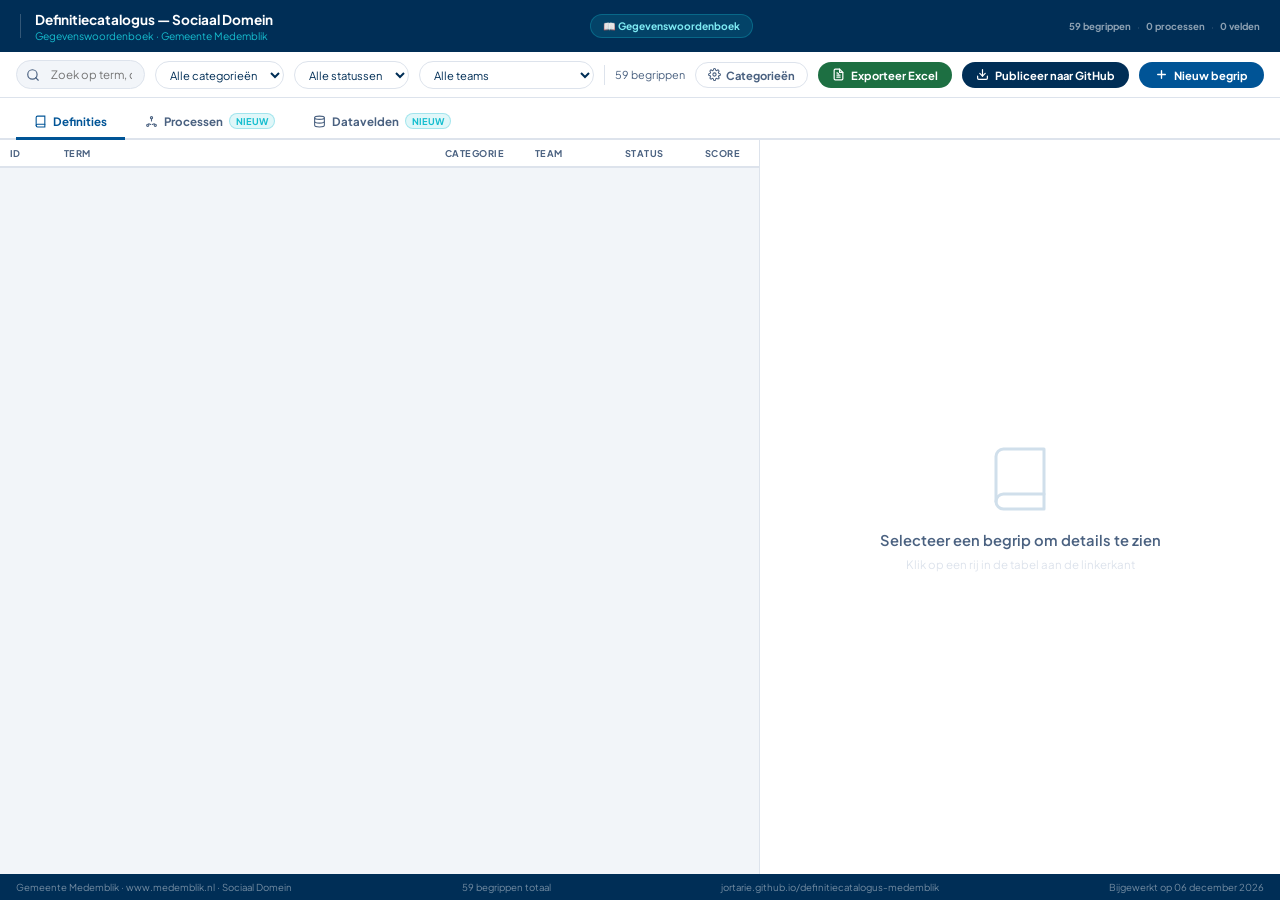
==== commit 266334d1: "Add files via upload" ====
--- a/catalogus_v3.html
+++ b/catalogus_v3.html
@@ -398,6 +398,9 @@
 .btn-excel{font-family:inherit;font-size:.7rem;font-weight:700;background:#1D6F42;color:#fff;border:none;border-radius:16px;padding:6px 14px;cursor:pointer;display:flex;align-items:center;gap:6px;transition:background .15s;white-space:nowrap;}
 .btn-excel:hover{background:#155232;}
 .btn-excel svg{flex-shrink:0;}
+.btn-publish{font-family:inherit;font-size:.7rem;font-weight:700;background:var(--n);color:#fff;border:none;border-radius:16px;padding:6px 14px;cursor:pointer;display:flex;align-items:center;gap:6px;transition:background .15s;white-space:nowrap;}
+.btn-publish:hover{background:#001a33;}
+.btn-publish svg{flex-shrink:0;}
 
 .btn-settings{font-family:inherit;font-size:.7rem;font-weight:700;background:var(--w);color:var(--sub);border:1.5px solid var(--bd);border-radius:16px;padding:5px 12px;cursor:pointer;display:flex;align-items:center;gap:5px;transition:all .15s;white-space:nowrap;}
 .btn-settings:hover{border-color:var(--s);color:var(--s);}
@@ -447,6 +450,10 @@
   <button class="btn-excel" onclick="exportToExcel()">
     <svg width="13" height="13" viewBox="0 0 24 24" fill="none" stroke="currentColor" stroke-width="2.2" stroke-linecap="round" stroke-linejoin="round"><path d="M14 2H6a2 2 0 00-2 2v16a2 2 0 002 2h12a2 2 0 002-2V8z"/><polyline points="14 2 14 8 20 8"/><line x1="9" y1="13" x2="15" y2="13"/><line x1="9" y1="17" x2="15" y2="17"/><polyline points="9 9 10 9 12 11"/></svg>
     Exporteer Excel
+  </button>
+  <button class="btn-publish" onclick="exportHTMLFile()" title="Download index.html met alle huidige data — upload naar GitHub om te publiceren">
+    <svg width="13" height="13" viewBox="0 0 24 24" fill="none" stroke="currentColor" stroke-width="2.2" stroke-linecap="round" stroke-linejoin="round"><path d="M21 15v4a2 2 0 01-2 2H5a2 2 0 01-2-2v-4"/><polyline points="7 10 12 15 17 10"/><line x1="12" y1="15" x2="12" y2="3"/></svg>
+    Publiceer naar GitHub
   </button>
   <button class="btn-add" onclick="openNew()">
     <svg width="13" height="13" viewBox="0 0 24 24" fill="none" stroke="currentColor" stroke-width="2.5" stroke-linecap="round"><line x1="12" y1="5" x2="12" y2="19"/><line x1="5" y1="12" x2="19" y2="12"/></svg>
@@ -1132,7 +1139,7 @@
   {id:"D-001",term:"Instroom",def:"",ctx:"",fields:"",cat:"In/Uitstroom",team:"Jeugd",status:"Vastgesteld",date:"01-01-2024",notes:""},
   {id:"D-002",term:"Uitstroom",def:"Het aantal cliënten dat binnen de gegeven periode stopt met het gebruiken van een dienst of product. Dit geldt voor zowel specialistische, als basisondersteuning.",ctx:"",fields:"",cat:"In/Uitstroom",team:"WMO & Backoffice",status:"Vastgesteld",date:"01-01-2024",notes:""},
   {id:"D-003",term:"Doorlooptijd",def:"",ctx:"",fields:"",cat:"WMO",team:"Contractbeheer & Inkoop",status:"Vastgesteld",date:"15-03-2024",notes:""},
-  {id:"D-004",term:"Uitstroommoment",def:"",ctx:"",fields:"",cat:"Jeugd",team:"Sociaal & Welzijn",status:"Concept",date:"—",notes:"Definitie in review bij wijkteams"},
+  {id:"D-004",term:"Uitstroommoment",def:"",ctx:"",fields:"",cat:"Jeugd",team:"Jeugd",status:"Concept",date:"—",notes:"Definitie in review bij wijkteams"},
   {id:"D-005",term:"Toewijzing Jeugd",def:"Wonen in een accommodatie van een instelling met daarbij behorende toezicht en begeleiding, gericht op herstel en re-integratie in de samenleving.",ctx:"Specifieke WMO-voorziening voor mensen met psychische problematiek; aparte financieringsstromen en verantwoording.",fields:"Instelling, capaciteitstype, indicatiebesluit, verblijfsduur, financieringsvorm",cat:"WMO",team:"WMO & Backoffice",status:"Vastgesteld",date:"01-06-2023",notes:""},
   {id:"D-006",term:"Doorlooptijd Jeugd",def:"Het vermogen van een persoon en diens sociale netwerk om zelfstandig problemen op te lossen, zonder professionele ondersteuning.",ctx:"Uitgangspunt bij de keukentafelgesprekken en de afweging of een maatwerkvoorziening noodzakelijk is.",fields:"Vragenlijst eigen kracht, mantelzorgbeschikbaarheid, sociaal netwerkscore",cat:"Sociaal Domein",team:"Sociaal & Welzijn",status:"Vastgesteld",date:"01-09-2023",notes:""},
   {id:"D-007",term:"Enkelvoudige hulpvraag",def:"Een hulpvraag die betrekking heeft op één specifiek domein en waarvoor één type voorziening of interventie volstaat.",ctx:"Gebruikt bij triage in het toegangsproces om te bepalen welk loket of welk team de vraag oppakt.",fields:"Domeincode, vraagtype, toewijzend loket, datum melding",cat:"Toegang",team:"Sociaal & Welzijn",status:"Concept",date:"15-02-2024",notes:""},
@@ -1140,7 +1147,7 @@
   {id:"D-009",term:"Verwijzer",def:"Een persoon of organisatie die een burger doorverwijst naar jeugdhulp of WMO-ondersteuning, zoals een huisarts, rechter of wijkteam.",ctx:"Bepaalt de ingangsroute en heeft gevolgen voor de financiering en het bijbehorende registratieproces.",fields:"Verwijzertype, verwijzercode, organisatie, datum verwijzing, verwijsbrief aanwezig (J/N)",cat:"Jeugd",team:"Jeugd",status:"Vastgesteld",date:"01-01-2024",notes:""},
   {id:"D-010",term:"Verwijzer GI",def:"",ctx:"Gemeente mag de noodzaak tot jeugdhulp niet onderzoeken, dit bepaalt de GI. Gemeente geeft geen beschikking af.",fields:"Type verwijzer, Zaaktype",cat:"Jeugd",team:"Jeugd",status:"Vastgesteld",date:"01-03-2023",notes:""},
   {id:"D-011",term:"Zorg in natura (ZIN)",def:"Een voorziening waarbij de gemeente de zorg of ondersteuning rechtstreeks inkoopt bij een gecontracteerde aanbieder.",ctx:"Meest voorkomende leveringsvorm; aansturing via contracten en productcodes.",fields:"Leveringsvorm",cat:"WMO",team:"Contractbeheer & Inkoop",status:"Vastgesteld",date:"01-01-2024",notes:""},
-  {id:"D-012",term:"Keukentafelgesprek",def:"Een gesprek tussen een gemeentelijke consulent en de hulpvragende burger (en eventueel diens netwerk) om de ondersteuningsbehoefte in kaart te brengen.",ctx:"Startpunt van de formele WMO-procedure; gespreksverslag vormt basis voor het indicatiebesluit.",fields:"Datum gesprek, consulent-ID, aanwezigen, gespreksverslag, vervolgactie",cat:"WMO",team:"Sociaal & Welzijn",status:"Vastgesteld",date:"01-01-2024",notes:""},
+  {id:"D-012",term:"Keukentafelgesprek",def:"Een gesprek tussen een gemeentelijke consulent en de hulpvragende burger (en eventueel diens netwerk) om de ondersteuningsbehoefte in kaart te brengen.",ctx:"Startpunt van de formele WMO-procedure; gespreksverslag vormt basis voor het indicatiebesluit.",fields:"Datum gesprek, consulent-ID, aanwezigen, gespreksverslag, vervolgactie",cat:"WMO",team:"Jeugd",status:"Vastgesteld",date:"01-01-2024",notes:""},
   {id:"D-013",term:"Indicatiebesluit",def:"Een formeel besluit van de gemeente waarin wordt vastgelegd welke ondersteuning een cliënt ontvangt, voor welke periode en onder welke voorwaarden.",ctx:"Juridisch bindend document; basis voor de toewijzing aan een aanbieder en de bekostiging.",fields:"Besluitdatum, ingangsdatum, einddatum, productcode, volume, grondslag, bezwaartermijn",cat:"WMO",team:"WMO & Backoffice",status:"Vastgesteld",date:"01-01-2024",notes:""},
   {id:"D-014",term:"Sociale basis",def:"Het geheel van algemene, vrij toegankelijke voorzieningen en activiteiten in de wijk die bijdragen aan participatie en zelfredzaamheid.",ctx:"Wordt ingezet vóór of naast maatwerkvoorzieningen; relevant voor de monitor preventie.",fields:"Voorzieningtype, locatie, doelgroep, capaciteit, subsidie J/N",cat:"Sociaal Domein",team:"WMO & Backoffice",status:"Concept",date:"—",notes:""},
   {id:"D-015",term:"Uitstroom (traject)",def:"Het beëindigen van een zorg- of ondersteuningstraject, al dan niet na het bereiken van de doelstelling.",ctx:"Kernmaat voor effectiviteitsmeting; reden van uitstroom bepaalt de kwalificatie (positief/negatief).",fields:"Einddatum, reden uitstroom, doelrealisatie (J/N), doorstroom naar andere voorziening",cat:"Sociaal Domein",team:"Jeugd",status:"Vastgesteld",date:"15-05-2024",notes:""},
@@ -1181,11 +1188,12 @@
   {id:"D-050",term:"Reden Maatwerk",def:"",ctx:"",fields:"",cat:"",team:"",status:"Concept",date:"—",notes:""},
   {id:"D-051",term:"Overzorgkosten",def:"",ctx:"",fields:"",cat:"",team:"",status:"Concept",date:"—",notes:""},
   {id:"D-052",term:"Uitnutting",def:"",ctx:"",fields:"",cat:"",team:"",status:"Concept",date:"—",notes:""},
-  {id:"D-053",term:"Ingestroomde cliënten",def:"",ctx:"",fields:"",cat:"In/Uitstroom",team:"",status:"Concept",date:"—",notes:""},
-  {id:"D-054",term:"Gezinsgericht",def:"",ctx:"",fields:"",cat:"Jeugd",team:"",status:"Concept",date:"—",notes:""},
+  {id:"D-053",term:"Ingestroomde cliënten",def:"Ingestroomde cliënten bestaan uit drie types: nieuw en terugkerende cliënten",ctx:"",fields:"",cat:"In/Uitstroom",team:"",status:"Concept",date:"—",notes:""},
+  {id:"D-054",term:"Gezinsgericht",def:"Alle vormen van verblijf die een gezinssituatie benaderen, maar geen pleegzorg zijn. Te denken valt aan gezinshuizen, logeerhuizen en zorgboerderijen waar jongeren overnachten. PGB gefinancierde jeugdhulp is hierin niet meegenomen.",ctx:"",fields:"",cat:"Jeugd",team:"",status:"Concept",date:"—",notes:""},
   {id:"D-055",term:"Uitstroom lichtere zorg",def:"Uitstroom naar lichtere vorm van zorg.",ctx:"",fields:"",cat:"In/Uitstroom",team:"",status:"Concept",date:"—",notes:""},
-  {id:"D-056",term:"Instroom zwaardere zorg",def:"",ctx:"",fields:"",cat:"In/Uitstroom",team:"",status:"Concept",date:"—",notes:""},
-  {id:"D-057",term:"Datum van aanmelding",def:"",ctx:"",fields:"",cat:"Jeugd",team:"",status:"Concept",date:"—",notes:""},
+  {id:"D-056",term:"Instroom zwaardere zorg",def:"Instroom vanuit een lichtere vorm zorg naar een zwaardere vorm van zorg.",ctx:"",fields:"",cat:"In/Uitstroom",team:"",status:"Concept",date:"—",notes:""},
+  {id:"D-057",term:"Datum van aanmelding",def:"Datum van (aan)melding is de dag waarop: jeugdige of ouder met een artsverwijzing contact opneemt met de aanbieder, of gecertificeerde instelling of lokaal team contact opneemt met de aanbieder en de cliënt aanmeldt.",ctx:"",fields:"",cat:"Jeugd",team:"Jeugd",status:"In review",date:"9-6-2026",notes:""},,
+  {id:"D-058",term:"test",def:"test",ctx:"test",fields:"",cat:"",team:"Datateam",status:"Concept",date:"—",notes:""},
 ];
 
 // State
@@ -1668,6 +1676,7 @@
   'Jeugd',
   'Bedrijfsvoering',
   'Preventie',
+  'Datateam',
 ];
 const DEFAULT_STATUSES = [
   {name:'Vastgesteld', color:'green'},
@@ -3137,7 +3146,52 @@
 // Footer date
 document.getElementById('ftrDate').textContent = 'Bijgewerkt op ' + new Date().toLocaleDateString('nl-NL', {day:'2-digit',month:'long',year:'numeric'});
 
-// ── Init ──────────────────────────────────────────────────────────
+// ── Publiceer naar GitHub: exporteer index.html met live data ────
+function exportHTMLFile() {
+  const liveEntries   = JSON.parse(localStorage.getItem(STORAGE_KEY) || JSON.stringify(entries));
+  const liveProcs     = JSON.parse(localStorage.getItem(PROC_KEY)    || JSON.stringify(processes));
+  const liveCats      = JSON.parse(localStorage.getItem(CAT_KEY)     || JSON.stringify(categories));
+  const liveTeams     = JSON.parse(localStorage.getItem(TEAM_KEY)    || JSON.stringify(teams));
+  const liveStatuses  = JSON.parse(localStorage.getItem(STATUS_KEY)  || JSON.stringify(statuses));
+  const liveProcCats  = JSON.parse(localStorage.getItem(PROC_CAT_KEY)|| JSON.stringify(procCats));
+  const liveDvCats    = JSON.parse(localStorage.getItem(DV_CAT_KEY)  || JSON.stringify(dvCats));
+  const liveDvEntries = JSON.parse(localStorage.getItem(DV_KEY)      || JSON.stringify(dvEntries));
+
+  let html = document.documentElement.outerHTML;
+
+  // Helper: vervang een const array/object definitie
+  function replaceConst(h, name, value) {
+    const json = JSON.stringify(value, null, 2);
+    // Match: const NAME = [ ... ]; or const NAME = { ... };
+    const re = new RegExp('(const\\s+' + name + '\\s*=\\s*)(\\[[\\s\\S]*?\\]|\\{[\\s\\S]*?\\})(\\s*;)', 'm');
+    return h.replace(re, '$1' + json + '$3');
+  }
+
+  html = replaceConst(html, 'DEFAULT_DATA',      liveEntries);
+  html = replaceConst(html, 'DEFAULT_CATS',      liveCats);
+  html = replaceConst(html, 'DEFAULT_TEAMS',     liveTeams);
+  html = replaceConst(html, 'DEFAULT_STATUSES',  liveStatuses);
+  html = replaceConst(html, 'DEFAULT_PROC_CATS', liveProcCats);
+  html = replaceConst(html, 'DEFAULT_DV_CATS',   liveDvCats);
+  html = replaceConst(html, 'DV_DEFAULT',         liveDvEntries);
+
+  // Vervang loadProcesses zodat processen direct geladen worden
+  const procsJson = JSON.stringify(liveProcs, null, 2);
+  html = html.replace(
+    /function loadProcesses\(\)\s*\{[\s\S]*?^}/m,
+    'function loadProcesses() {\n  try {\n    const s = localStorage.getItem(PROC_KEY);\n    if (s) { processes = JSON.parse(s); } else { processes = ' + procsJson + ';\n      try { localStorage.setItem(PROC_KEY, JSON.stringify(processes)); } catch(e) {} }\n  } catch(e) { processes = []; }\n}'
+  );
+
+  const blob = new Blob([html], {type: 'text/html;charset=utf-8'});
+  const a = document.createElement('a');
+  a.href = URL.createObjectURL(blob);
+  a.download = 'index.html';
+  document.body.appendChild(a);
+  a.click();
+  document.body.removeChild(a);
+  URL.revokeObjectURL(a.href);
+}
+
 loadMeta();
 loadData();
 rebuildCatDropdowns();
